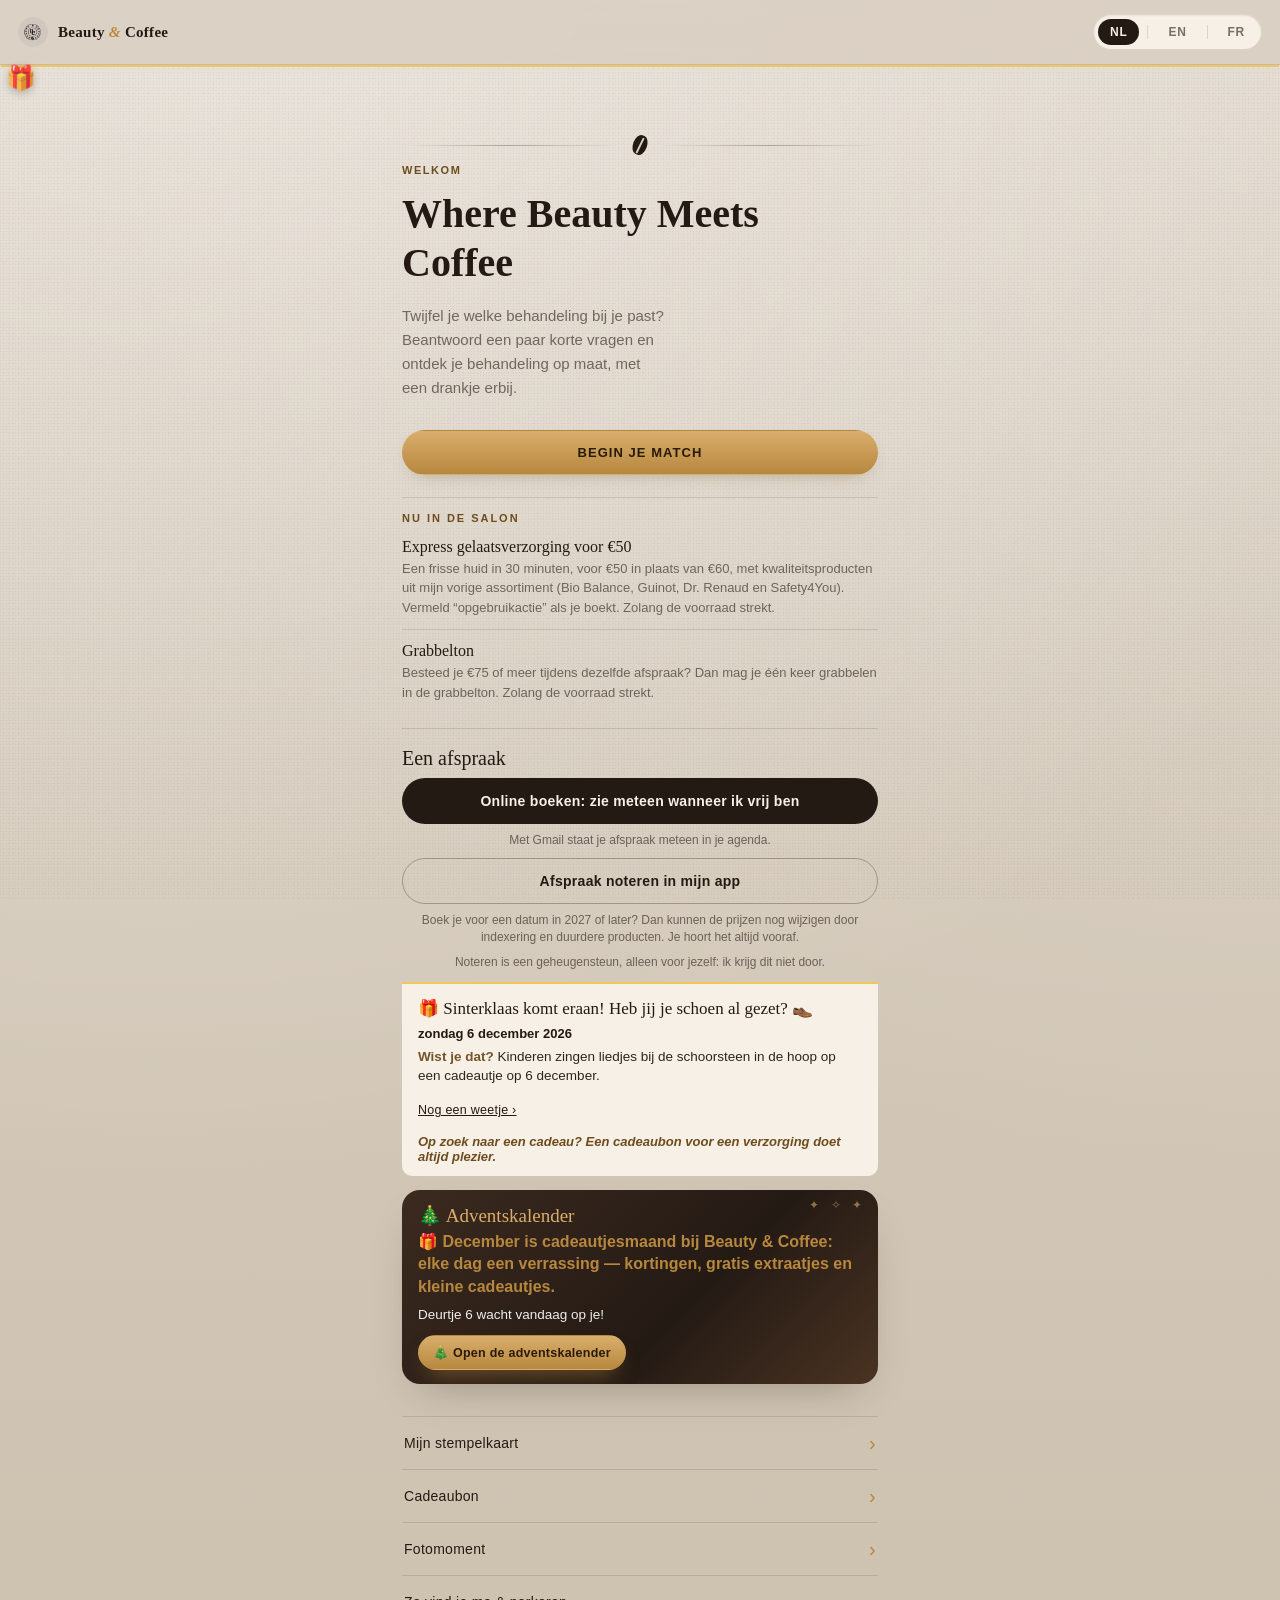
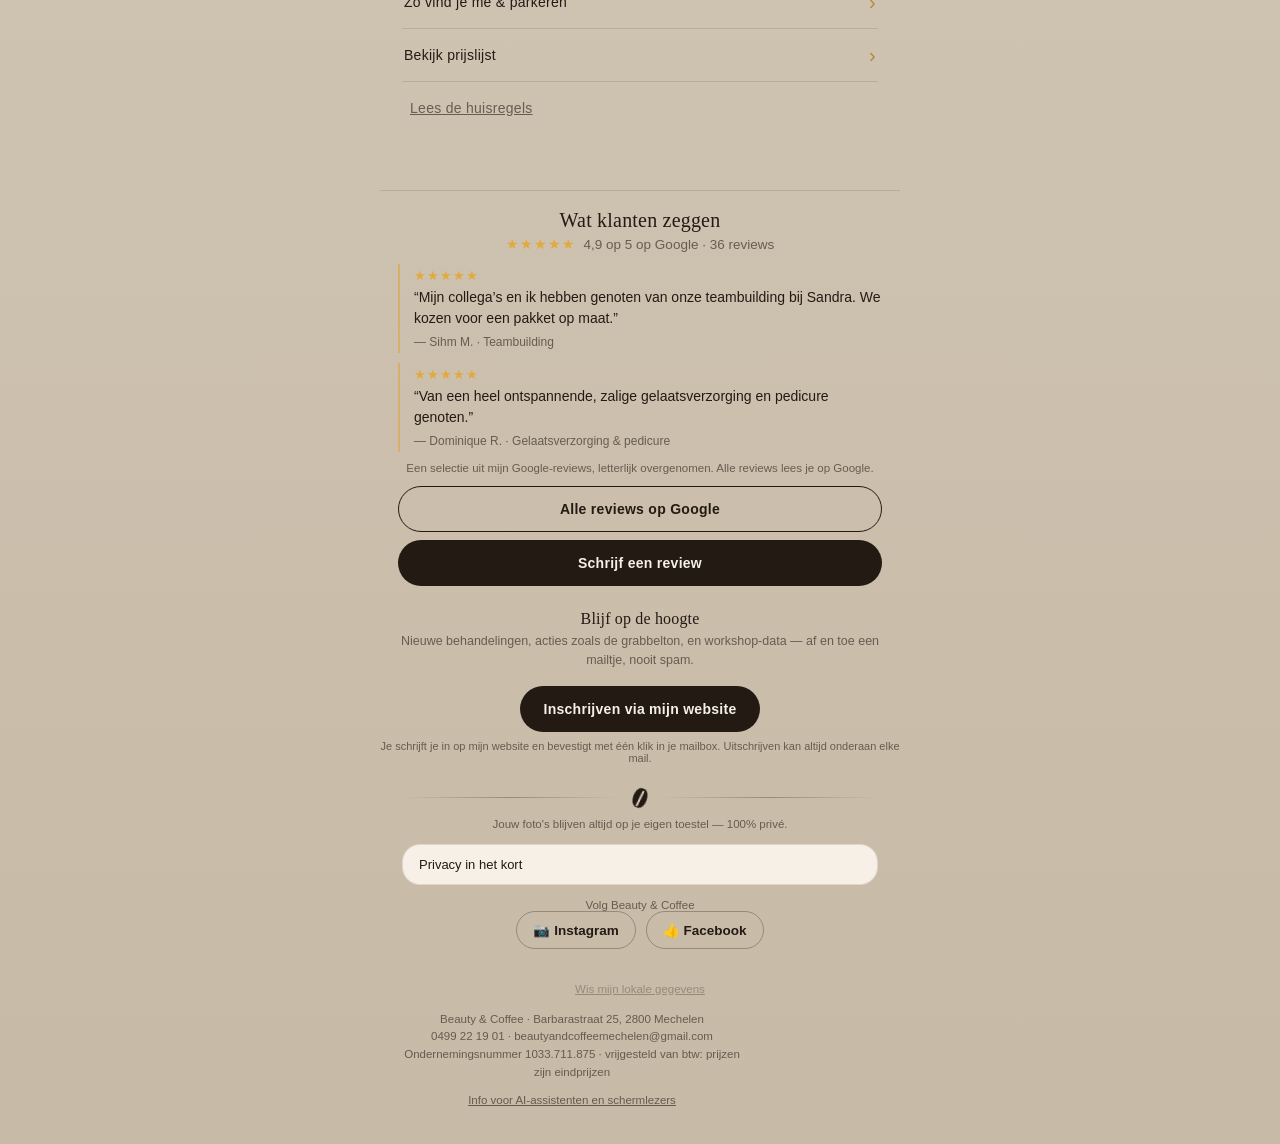
==== index.html @ e94b1e53 "Add files via upload" ====
<!DOCTYPE html>
<html lang="nl">
<head>
<meta charset="UTF-8">
<!-- SECURITY: the browser only runs code from this site (+ statistics and the
     QR reader, pinned to one exact version). Injected scripts are blocked. -->
<meta http-equiv="Content-Security-Policy" content="default-src 'self'; script-src 'self' https://gc.zgo.at/count.js https://cdn.jsdelivr.net/npm/jsqr@1.4.0/dist/jsQR.js; style-src 'self' 'unsafe-inline' https://fonts.googleapis.com; font-src 'self' https://fonts.gstatic.com; img-src 'self' data: blob: https:; connect-src 'self' https://public-api.wordpress.com https://sanmakeupstudio.wordpress.com https://beautycoffee.goatcounter.com https://cdn.jsdelivr.net https://hook.eu1.make.com https://api.github.com; media-src 'self' blob:; worker-src 'self'; manifest-src 'self'; object-src 'none'; base-uri 'self'; form-action 'self' https: mailto:; frame-src 'none'; upgrade-insecure-requests">
<meta name="referrer" content="strict-origin-when-cross-origin">
<meta name="viewport" content="width=device-width, initial-scale=1.0, viewport-fit=cover">
<title>Beauty &amp; Coffee — Your Match</title>
<meta name="description" content="Where Beauty Meets Coffee — find your personal beverage &amp; treatment match.">
<meta name="theme-color" content="#D1C7BD">
<link rel="manifest" href="manifest.json">
<link rel="icon" href="assets/icon-192.png">
<link rel="apple-touch-icon" href="assets/icon-192.png">
<link rel="preconnect" href="https://fonts.googleapis.com">
<link rel="preconnect" href="https://fonts.gstatic.com" crossorigin>
<link href="https://fonts.googleapis.com/css2?family=Playfair+Display:ital,wght@0,500;0,600;0,700;1,500&family=Jost:wght@300;400;500;600&display=swap" rel="stylesheet">
<link rel="stylesheet" href="style.css">

<!--
  STATISTIEKEN — GoatCounter (account "beautycoffee", dashboard:
  https://beautycoffee.goatcounter.com). Telt anoniem bezoeken en acties;
  geen cookies, geen persoonsgegevens, dus geen cookiebanner nodig.
  Uitzetten? Verwijder gewoon deze <script>-regel.
-->
<script data-goatcounter="https://beautycoffee.goatcounter.com/count"
        async src="https://gc.zgo.at/count.js"></script>

<!-- AI-INFO:START (automatisch, tools/aiinfo.js) -->
<script type="application/ld+json">{"@context":"https://schema.org","@type":"BeautySalon","name":"Beauty & Coffee","alternateName":"Beauty & Coffee Mechelen","description":"Kleinschalige schoonheidssalon met specialty coffee in Mechelen. Enkel op afspraak.","url":"https://beautyandcoffeemechelen.github.io/","image":"https://beautyandcoffeemechelen.github.io/assets/logo-transparent.png","logo":"https://beautyandcoffeemechelen.github.io/assets/icon-512.png","telephone":"+32499221901","email":"beautyandcoffeemechelen@gmail.com","priceRange":"€2,5–€295","currenciesAccepted":"EUR","address":{"@type":"PostalAddress","streetAddress":"Barbarastraat 25","postalCode":"2800","addressLocality":"Mechelen","addressCountry":"BE"},"sameAs":["https://www.instagram.com/beauty_and_coffee_mechelen/"],"availableLanguage":["nl","en","fr"],"potentialAction":[{"@type":"ReserveAction","name":"Online een afspraak boeken","target":{"@type":"EntryPoint","urlTemplate":"https://calendar.app.google/TmLcen9zSQuZZjtEA","actionPlatform":["https://schema.org/MobileWebPlatform","https://schema.org/DesktopWebPlatform"]}},{"@type":"ReserveAction","name":"Afspraak aanvragen via WhatsApp","target":{"@type":"EntryPoint","urlTemplate":"https://wa.me/32499221901","actionPlatform":["https://schema.org/MobileWebPlatform","https://schema.org/DesktopWebPlatform"]}}],"hasOfferCatalog":{"@type":"OfferCatalog","name":"Prijslijst","itemListElement":[{"@type":"OfferCatalog","name":"Gelaatsverzorging","itemListElement":[{"@type":"Offer","itemOffered":{"@type":"Service","name":"Express gelaatsverzorging"},"price":"60","priceCurrency":"EUR"},{"@type":"Offer","itemOffered":{"@type":"Service","name":"Express gelaatsverzorging – opgebruikactie"},"price":"50","priceCurrency":"EUR"},{"@type":"Offer","itemOffered":{"@type":"Service","name":"Signature gelaatsverzorging"},"price":"85","priceCurrency":"EUR"},{"@type":"Offer","itemOffered":{"@type":"Service","name":"Fill Me Micro Infusie Treatment"},"price":"99","priceCurrency":"EUR"},{"@type":"Offer","itemOffered":{"@type":"Service","name":"Fruitzurenpeeling 4/26 Dr. Renaud"},"price":"100","priceCurrency":"EUR"},{"@type":"Offer","itemOffered":{"@type":"Service","name":"Huidvernieuwende Hydra Peeling pH"},"price":"100","priceCurrency":"EUR"},{"@type":"Offer","itemOffered":{"@type":"Service","name":"Lift Summum"},"price":"120","priceCurrency":"EUR"},{"@type":"Offer","itemOffered":{"@type":"Service","name":"Botanische Anti-Age"},"price":"125","priceCurrency":"EUR"}]},{"@type":"OfferCatalog","name":"Extra’s bij je gelaatsverzorging","itemListElement":[{"@type":"Offer","itemOffered":{"@type":"Service","name":"Handpeeling & -massage"},"price":"10","priceCurrency":"EUR"},{"@type":"Offer","itemOffered":{"@type":"Service","name":"LED-therapie"},"price":"10","priceCurrency":"EUR"},{"@type":"Offer","itemOffered":{"@type":"Service","name":"Ontharing wenkbrauwen"},"price":"15","priceCurrency":"EUR"},{"@type":"Offer","itemOffered":{"@type":"Service","name":"Ampul / serum"},"price":"5","priceCurrency":"EUR"},{"@type":"Offer","itemOffered":{"@type":"Service","name":"Peel-off masker"},"price":"15","priceCurrency":"EUR"},{"@type":"Offer","itemOffered":{"@type":"Service","name":"Collageenvliesmasker"},"price":"20","priceCurrency":"EUR"},{"@type":"Offer","itemOffered":{"@type":"Service","name":"Anti-aging paraffinemasker"},"price":"20","priceCurrency":"EUR"},{"@type":"Offer","itemOffered":{"@type":"Service","name":"Hot Stone gelaatsmassage"},"price":"20","priceCurrency":"EUR"},{"@type":"Offer","itemOffered":{"@type":"Service","name":"Touch-up dagmake-up na gelaatsverzorging"},"price":"25","priceCurrency":"EUR"}]},{"@type":"OfferCatalog","name":"Visagie (minerale / HD make-up)","itemListElement":[{"@type":"Offer","itemOffered":{"@type":"Service","name":"Touch-up dagmake-up na gelaatsverzorging"},"price":"25","priceCurrency":"EUR"},{"@type":"Offer","itemOffered":{"@type":"Service","name":"Avondmake-up / Party / Glam"},"price":"60","priceCurrency":"EUR"},{"@type":"Offer","itemOffered":{"@type":"Service","name":"Bridal proefmake-up"},"price":"65","priceCurrency":"EUR"},{"@type":"Offer","itemOffered":{"@type":"Service","name":"Bridal proefmake-up & bruidsmake-up"},"price":"135","priceCurrency":"EUR"},{"@type":"Offer","itemOffered":{"@type":"Service","name":"Huwelijksdag make-up, per persoon"},"price":"40","priceCurrency":"EUR"}]},{"@type":"OfferCatalog","name":"Brows (wenkbrauwen)","itemListElement":[{"@type":"Offer","itemOffered":{"@type":"Service","name":"Brow Tinting (kleuren haar)"},"price":"20","priceCurrency":"EUR"},{"@type":"Offer","itemOffered":{"@type":"Service","name":"Shaping (mappen en ontharen)"},"price":"25","priceCurrency":"EUR"},{"@type":"Offer","itemOffered":{"@type":"Service","name":"Henna Brows"},"price":"50","priceCurrency":"EUR"},{"@type":"Offer","itemOffered":{"@type":"Service","name":"Brow Lift"},"price":"75","priceCurrency":"EUR"}]},{"@type":"OfferCatalog","name":"Lashes (wimpers)","itemListElement":[{"@type":"Offer","itemOffered":{"@type":"Service","name":"Lash Tinting (kleuren wimpers)"},"price":"20","priceCurrency":"EUR"},{"@type":"Offer","itemOffered":{"@type":"Service","name":"Lash Lift met kleuring"},"price":"75","priceCurrency":"EUR"}]},{"@type":"OfferCatalog","name":"Manicure (handverzorging)","itemListElement":[{"@type":"Offer","itemOffered":{"@type":"Service","name":"Express manicure"},"price":"30","priceCurrency":"EUR"},{"@type":"Offer","itemOffered":{"@type":"Service","name":"Uitgebreide manicure"},"price":"35","priceCurrency":"EUR"},{"@type":"Offer","itemOffered":{"@type":"Service","name":"Kindermanicure"},"price":"20","priceCurrency":"EUR"},{"@type":"Offer","itemOffered":{"@type":"Service","name":"Supplement SPA manicure"},"price":"30","priceCurrency":"EUR"},{"@type":"Offer","itemOffered":{"@type":"Service","name":"Supplement verwijderen nagellak / gellak / BIAB"},"price":"20","priceCurrency":"EUR"},{"@type":"Offer","itemOffered":{"@type":"Service","name":"Supplement nagellak"},"price":"5","priceCurrency":"EUR"},{"@type":"Offer","itemOffered":{"@type":"Service","name":"Supplement gellak (soak-off)"},"price":"20","priceCurrency":"EUR"},{"@type":"Offer","itemOffered":{"@type":"Service","name":"Supplement BIAB (soak-off)"},"price":"25","priceCurrency":"EUR"}]},{"@type":"OfferCatalog","name":"Pedicure (voetverzorging)","itemListElement":[{"@type":"Offer","itemOffered":{"@type":"Service","name":"Express pedicure"},"price":"30","priceCurrency":"EUR"},{"@type":"Offer","itemOffered":{"@type":"Service","name":"Uitgebreide pedicure"},"price":"35","priceCurrency":"EUR"},{"@type":"Offer","itemOffered":{"@type":"Service","name":"Supplement ingegroeide nagel / copoline, per nagel"},"price":"5","priceCurrency":"EUR"},{"@type":"Offer","itemOffered":{"@type":"Service","name":"Supplement drukvrij leggen / foambescherming, per teen"},"price":"2.5","priceCurrency":"EUR"},{"@type":"Offer","itemOffered":{"@type":"Service","name":"Supplement SPA pedicure"},"price":"30","priceCurrency":"EUR"},{"@type":"Offer","itemOffered":{"@type":"Service","name":"Supplement nagellak"},"price":"5","priceCurrency":"EUR"},{"@type":"Offer","itemOffered":{"@type":"Service","name":"Supplement gellak (soak-off)"},"price":"20","priceCurrency":"EUR"},{"@type":"Offer","itemOffered":{"@type":"Service","name":"Supplement verwijderen nagellak / gellak"},"price":"20","priceCurrency":"EUR"}]},{"@type":"OfferCatalog","name":"Ontharing (waxen / threading / epileren)","itemListElement":[{"@type":"Offer","itemOffered":{"@type":"Service","name":"Kin"},"price":"10","priceCurrency":"EUR"},{"@type":"Offer","itemOffered":{"@type":"Service","name":"Bovenlip"},"price":"10","priceCurrency":"EUR"},{"@type":"Offer","itemOffered":{"@type":"Service","name":"Wenkbrauwen (zonder mapping / opschonen)"},"price":"15","priceCurrency":"EUR"},{"@type":"Offer","itemOffered":{"@type":"Service","name":"Oksels"},"price":"15","priceCurrency":"EUR"},{"@type":"Offer","itemOffered":{"@type":"Service","name":"Schouders"},"price":"15","priceCurrency":"EUR"},{"@type":"Offer","itemOffered":{"@type":"Service","name":"Buik"},"price":"20","priceCurrency":"EUR"},{"@type":"Offer","itemOffered":{"@type":"Service","name":"Borst"},"price":"25","priceCurrency":"EUR"},{"@type":"Offer","itemOffered":{"@type":"Service","name":"Onderbenen"},"price":"30","priceCurrency":"EUR"},{"@type":"Offer","itemOffered":{"@type":"Service","name":"Onderbenen & knieën"},"price":"40","priceCurrency":"EUR"},{"@type":"Offer","itemOffered":{"@type":"Service","name":"Rug"},"price":"40","priceCurrency":"EUR"},{"@type":"Offer","itemOffered":{"@type":"Service","name":"Borst & buik"},"price":"40","priceCurrency":"EUR"},{"@type":"Offer","itemOffered":{"@type":"Service","name":"Volledige benen"},"price":"50","priceCurrency":"EUR"}]},{"@type":"OfferCatalog","name":"Lichaamsverzorging & massage","itemListElement":[{"@type":"Offer","itemOffered":{"@type":"Service","name":"Cuppingmassage"},"price":"60","priceCurrency":"EUR"},{"@type":"Offer","itemOffered":{"@type":"Service","name":"Cupping Body Renewal"},"price":"120","priceCurrency":"EUR"},{"@type":"Offer","itemOffered":{"@type":"Service","name":"Zweedse full body massage"},"price":"70","priceCurrency":"EUR"},{"@type":"Offer","itemOffered":{"@type":"Service","name":"Zweedse rug-nek-schouder massage"},"price":"40","priceCurrency":"EUR"},{"@type":"Offer","itemOffered":{"@type":"Service","name":"Zweedse benen-voeten massage"},"price":"40","priceCurrency":"EUR"},{"@type":"Offer","itemOffered":{"@type":"Service","name":"Hot Stone Massage"},"price":"90","priceCurrency":"EUR"},{"@type":"Offer","itemOffered":{"@type":"Service","name":"Afslankingsmassage"},"price":"55","priceCurrency":"EUR"},{"@type":"Offer","itemOffered":{"@type":"Service","name":"Zuiverende rugbehandeling"},"price":"70","priceCurrency":"EUR"},{"@type":"Offer","itemOffered":{"@type":"Service","name":"Harmoniserende verzorging rug"},"price":"35","priceCurrency":"EUR"},{"@type":"Offer","itemOffered":{"@type":"Service","name":"Harmoniserende verzorging full body"},"price":"70","priceCurrency":"EUR"},{"@type":"Offer","itemOffered":{"@type":"Service","name":"Energetische rugpakking"},"price":"65","priceCurrency":"EUR"},{"@type":"Offer","itemOffered":{"@type":"Service","name":"Energetische lichaamspakking full body"},"price":"110","priceCurrency":"EUR"}]},{"@type":"OfferCatalog","name":"Beauty & Koffie workshops","itemListElement":[{"@type":"Offer","itemOffered":{"@type":"Service","name":"Teambuilding Beauty & Pamper Experience"},"price":"275","priceCurrency":"EUR"},{"@type":"Offer","itemOffered":{"@type":"Service","name":"Teambuilding Specialty Coffee Experience"},"price":"295","priceCurrency":"EUR"},{"@type":"Offer","itemOffered":{"@type":"Service","name":"Beauty & Skincare Workshop"},"price":"75","priceCurrency":"EUR"},{"@type":"Offer","itemOffered":{"@type":"Service","name":"Cat Eye & Magnetische Gellak Manicure Workshop"},"price":"85","priceCurrency":"EUR"},{"@type":"Offer","itemOffered":{"@type":"Service","name":"Barista Privéworkshop"},"price":"175","priceCurrency":"EUR"}]}]}}</script>
<link rel="alternate" type="text/markdown" href="llms.txt" title="Info voor AI-assistenten">
<!-- AI-INFO:END -->
</head>
<body>

<svg width="0" height="0" style="position:absolute" aria-hidden="true">
  <filter id="cartoonPosterize">
    <feComponentTransfer>
      <feFuncR type="discrete" tableValues="0 0.2 0.4 0.6 0.8 1"></feFuncR>
      <feFuncG type="discrete" tableValues="0 0.2 0.4 0.6 0.8 1"></feFuncG>
      <feFuncB type="discrete" tableValues="0 0.2 0.4 0.6 0.8 1"></feFuncB>
    </feComponentTransfer>
  </filter>
</svg>

<div class="grain"></div>

<!-- ===== TOP BAR ===== -->
<header class="topbar">
  <button type="button" class="topbar-back" id="topbarBack" data-action="back" hidden><span aria-hidden="true">‹</span> <span data-i18n="back_button">Terug</span></button>
  <div class="brand-mark">
    <img src="assets/icon-192.png" alt="Beauty & Coffee logo" class="brand-mark__logo">
    <span class="brand-mark__text">Beauty <span class="amp">&amp;</span> Coffee</span>
  </div>
  <div class="lang-toggle" role="group" aria-label="Language / Taal / Langue">
    <button type="button" class="lang-btn is-active" data-lang="nl" aria-pressed="true">NL</button>
    <span class="lang-toggle__divider" aria-hidden="true"></span>
    <button type="button" class="lang-btn" data-lang="en" aria-pressed="false">EN</button>
    <span class="lang-toggle__divider" aria-hidden="true"></span>
    <button type="button" class="lang-btn" data-lang="fr" aria-pressed="false">FR</button>
  </div>
</header>

<!-- ===== PROGRESS ===== -->
<nav class="progress" aria-label="Progress">
  <div class="progress__track"><div class="progress__fill" id="progressFill"></div></div>
</nav>

<div class="install-banner" id="installBanner" hidden>
  <span class="install-banner__icon" aria-hidden="true">📲</span>
  <div class="install-banner__text">
    <p class="install-banner__title" data-i18n="install_banner_title">Installeer Beauty &amp; Coffee</p>
    <p class="install-banner__sub" data-i18n="install_banner_sub">Voeg toe aan je beginscherm — geen App Store nodig.</p>
  </div>
  <button type="button" class="btn btn--primary install-banner__btn" data-action="install-app" data-i18n="install_banner_button">Installeren</button>
  <button type="button" class="install-banner__close" data-action="dismiss-install" aria-label="Sluiten">✕</button>
</div>
<div class="install-banner install-banner--ios" id="installBannerIOS" hidden>
  <span class="install-banner__icon" aria-hidden="true">📲</span>
  <div class="install-banner__text">
    <p class="install-banner__title" data-i18n="install_banner_title">Installeer Beauty &amp; Coffee</p>
    <p class="install-banner__sub" data-i18n="install_banner_ios_sub">Tik op ⬆️ Deel, dan op "Zet op beginscherm".</p>
  </div>
  <button type="button" class="install-banner__close" data-action="dismiss-install-ios" aria-label="Sluiten">✕</button>
</div>

<main class="app" id="app">

  <!-- WELCOME -->
  <section class="step is-active" data-step="welcome">
    <div class="bean-divider" aria-hidden="true"><span class="bean"></span></div>
    <h1 class="step__eyebrow" data-i18n="welcome_eyebrow">Welkom</h1>
    <h2 class="step__title step__title--hero" data-i18n="welcome_title">Waar schoonheid koffie ontmoet</h2>
    <p class="step__lede" data-i18n="welcome_lede">Beantwoord een paar korte vragen.</p>
    <button type="button" class="btn btn--primary btn--wide welcome-start" data-action="start" data-i18n="start_button">Begin je match</button>

    <div class="actions-block actions-block--welcome" id="actionsBlockWelcome"></div>
    <div class="book-hub" id="bookHub">
      <p class="book-hub__title" data-i18n="hub_title">📅 Een afspraak</p>
      <div class="copy-name" data-copy-src="last" hidden><p class="copy-name__hint" data-i18n="copy_name_last">Je laatste match: kopieer de naam en plak hem bij het online boeken.</p><div class="copy-name__row"><span class="copy-name__text"></span><button type="button" class="btn btn--outline copy-name__btn" data-action="copy-name" data-i18n="copy_name_btn">📋 Kopieer</button></div></div>
      <a class="btn btn--primary btn--wide" id="hubOnline" href="#" target="_blank" rel="noopener noreferrer" data-action="online-book" data-online-src="welcome" data-i18n="hub_online" hidden>📅 Online boeken: zie meteen wanneer ik vrij ben</a>
      <p class="book-hub__hint online-gmail-hint" data-i18n="online_gmail_hint" hidden>Met Gmail staat je afspraak meteen in je agenda.</p>
      <button type="button" class="btn btn--primary btn--wide online-take" data-action="online-take" data-i18n="online_take_btn" hidden>✅ Geboekt? Neem je afspraak over in de app</button>
      <button type="button" class="btn btn--outline btn--wide" data-action="open-myappt" data-i18n="hub_note">📝 Afspraak noteren in mijn app</button>
      <p class="book-hub__hint" data-i18n="price_index_note">Boek je voor een datum in 2027 of later? Dan kunnen de prijzen nog wijzigen door indexering en duurdere producten. Je hoort het altijd vooraf.</p>
      <p class="book-hub__hint" data-i18n="hub_note_hint">Noteren is een geheugensteun, alleen voor jezelf: ik krijg dit niet door.</p>
    </div>

    <div class="season-card" id="seasonCard" hidden></div>
    <div class="advent-card" id="adventCard" hidden></div>
    <div class="appt-card" id="apptCard" hidden></div>
    <div class="returning-user" id="returningUserBlock" hidden></div>

    <button type="button" class="btn btn--outline btn--wide welcome-stampcard" data-action="open-stampcard" data-i18n="stampcard_button">☕ Mijn stempelkaart</button>
    <button type="button" class="btn btn--outline btn--wide welcome-giftcard" data-action="open-giftcard" data-i18n="gift_button">🎁 Cadeaubon</button>
    <button type="button" class="btn btn--outline btn--wide welcome-photomoment" data-action="open-photomoment" data-i18n="pm_button">📸 Fotomoment</button>
    <button type="button" class="btn btn--outline btn--wide welcome-findme" data-action="open-findme" data-i18n="findme_button">📍 Zo vind je me &amp; parkeren</button>
    <button type="button" class="btn btn--gold-outline btn--wide welcome-pricelist" data-action="open-pricelist" data-i18n="pricelist_button">💶 Bekijk prijslijst</button>
    <button type="button" class="btn btn--text welcome-houserules" data-action="open-houserules" data-i18n="houserules_button">📋 Lees de huisregels</button>
    <button type="button" class="btn btn--text" id="changeProfileLink" data-action="change-profile" data-i18n="change_profile_link" hidden>Niet jij? Pas je profiel aan</button>
  </section>

  <!-- PROFILE / AGE -->
  <section class="step" data-step="profile">
    <div class="step__head">
      <span class="step__eyebrow" data-i18n="step_profile_eyebrow">Stap 1 · Profiel</span>
      <h2 class="step__title" data-i18n="step_profile_title">Voor wie is deze match?</h2>
    </div>
    <div class="options options--mood" id="profileOptions"></div>
    <div class="step__nav">
      <button type="button" class="btn btn--ghost" data-action="back" data-i18n="back_button">Terug</button>
    </div>
  </section>

  <!-- AGE (man/vrouw only) -->
  <section class="step" data-step="age">
    <div class="step__head">
      <span class="step__eyebrow" data-i18n="step_age_eyebrow">Stap 2 · Leeftijd</span>
      <h2 class="step__title" data-i18n="step_age_title">Wat is je leeftijd?</h2>
    </div>
    <div class="options options--row" id="ageOptions"></div>
    <div class="step__nav">
      <button type="button" class="btn btn--ghost" data-action="back" data-i18n="back_button">Terug</button>
    </div>
  </section>

  <!-- SUN CHECK (man/vrouw only) -->
  <section class="step" data-step="sunCheck">
    <div class="step__head">
      <span class="step__eyebrow" data-i18n="step_sun_eyebrow">Stap 2 · Zon-check</span>
      <h2 class="step__title" data-i18n="step_sun_title">Zon-check</h2>
      <p class="step__hint" data-i18n="step_sun_hint">Zo houden we het veilig voor je huid.</p>
    </div>
    <div class="options options--row" id="sunOptions"></div>
    <p class="sun-fact" id="sunFact"></p>
    <div class="step__nav">
      <button type="button" class="btn btn--ghost" data-action="back" data-i18n="back_button">Terug</button>
    </div>
  </section>

  <!-- HEALTH CHECK (man/vrouw only) -->
  <section class="step" data-step="healthCheck">
    <div class="step__head">
      <span class="step__eyebrow" data-i18n="step_health_eyebrow">Stap 3 · Aandachtspunten</span>
      <h2 class="step__title" data-i18n="step_health_title">Nog iets dat we moeten weten?</h2>
      <p class="step__hint" data-i18n="step_health_hint">Volledig optioneel — helpt ons een veilige match te kiezen.</p>
    </div>
    <div class="options options--chip" id="healthChecklist"></div>

    <div class="refine-group">
      <h3 class="refine-group__title" data-i18n="allergy_title">Heb je een allergie? (optioneel)</h3>
      <p class="avoid-group__hint" data-i18n="allergy_hint">Dan houd ik er rekening mee bij de keuze van je behandeling en de producten.</p>
      <div class="options options--chip" id="allergyOptions"></div>
      <p class="avoid-group__hint" data-i18n="allergy_other">Een andere allergie? Vermeld ze gerust bij je boeking.</p>
    </div>

    <div class="refine-group">
      <h3 class="refine-group__title" data-i18n="diet_title">Sport je regelmatig en/of volg je een dieet? (Beide aanduiden kan)</h3>
      <div class="options options--row" id="dietOptions"></div>
    </div>

    <div class="step__nav">
      <button type="button" class="btn btn--ghost" data-action="back" data-i18n="back_button">Terug</button>
      <button type="button" class="btn btn--primary" data-action="to-mood" data-i18n="continue_button">Volgende</button>
    </div>
  </section>

  <!-- KIDS DRINK (kind only) -->
  <section class="step" data-step="kidsDrink">
    <div class="step__head">
      <span class="step__eyebrow" data-i18n="step_kidsdrink_eyebrow">Stap 2 · Drankje</span>
      <h2 class="step__title" data-i18n="step_kidsdrink_title">Welk drankje erbij?</h2>
    </div>
    <div class="options options--row" id="kidsDrinkOptions"></div>
    <div class="step__nav">
      <button type="button" class="btn btn--ghost" data-action="back" data-i18n="back_button">Terug</button>
    </div>
  </section>

  <!-- MOOD -->
  <!-- GERICHTE MATCH (v155): pick a kind of treatment, or let the mood decide -->
  <section class="step" data-step="focus">
    <div class="step__head">
      <span class="step__eyebrow" data-i18n="focus_eyebrow">Stap 3 · Wat zoek je?</span>
      <h2 class="step__title" data-i18n="focus_title">Weet je al ongeveer wat je wil?</h2>
      <p class="step__hint" data-i18n="focus_hint">Kies een soort behandeling en beantwoord een paar korte vragen, dan zoek ik de behandeling die het best bij jouw wensen past.</p>
    </div>
    <div class="options options--mood" id="focusOptions"></div>
    <div class="step__nav">
      <button type="button" class="btn btn--ghost" data-action="back" data-i18n="back_button">Terug</button>
    </div>
  </section>
  <section class="step" data-step="focuswish">
    <div class="step__head">
      <span class="step__eyebrow" data-i18n="focuswish_eyebrow">Stap 3 · Jouw wensen</span>
      <h2 class="step__title" id="focusWishTitle"></h2>
    </div>
    <div id="focusQuestions"></div>
    <div class="step__nav">
      <button type="button" class="btn btn--ghost" data-action="back" data-i18n="back_button">Terug</button>
      <button type="button" class="btn btn--primary" data-action="focus-next" data-i18n="continue_button">Volgende</button>
    </div>
  </section>

  <section class="step" data-step="mood">
    <div class="step__head">
      <span class="step__eyebrow" data-i18n="step1_eyebrow">Stap 3 · Stemming</span>
      <h2 class="step__title" data-i18n="step1_title">Waar heb je vandaag zin in?</h2>
    </div>
    <div class="avoid-group">
      <p class="avoid-group__title" data-i18n="avoid_title">Liever niet? (optioneel)</p>
      <p class="avoid-group__hint" data-i18n="avoid_hint">Tik aan wat je níet wil, dan stellen we het ook niet voor.</p>
      <div class="options options--chip" id="avoidOptions"></div>
    </div>
    <div class="options options--mood" id="moodOptions"></div>
    <div class="complaint-field">
      <label for="complaintInput" data-i18n="complaint_label">Wil je iets kwijt over waar je last van hebt of aan wil werken? (optioneel)</label>
      <textarea id="complaintInput" rows="2" data-i18n-placeholder="complaint_placeholder" placeholder="Bv. mijn rug staat helemaal vast, of ik heb dringend nood aan ontspanning..."></textarea>
    </div>
    <div class="step__nav">
      <button type="button" class="btn btn--ghost" data-action="back" data-i18n="back_button">Terug</button>
    </div>
  </section>

  <!-- BEVERAGE CATEGORY -->
  <section class="step" data-step="category">
    <div class="step__head">
      <span class="step__eyebrow" data-i18n="step2_eyebrow">Stap 4 · Drankcategorie</span>
      <h2 class="step__title" data-i18n="step2_title">Kies je richting</h2>
    </div>
    <div class="options options--row" id="categoryOptions"></div>
    <div class="step__nav">
      <button type="button" class="btn btn--ghost" data-action="back" data-i18n="back_button">Terug</button>
    </div>
  </section>

  <!-- TEMPERATURE (hot / iced) -->
  <section class="step" data-step="temperature">
    <div class="step__head">
      <span class="step__eyebrow" data-i18n="step_temp_eyebrow">Stap 5 · Warm of koud</span>
      <h2 class="step__title" data-i18n="step_temp_title">Warm of koud?</h2>
    </div>
    <div class="options options--row" id="temperatureOptions"></div>
    <p class="step__hint" id="temperatureHint" hidden></p>
    <div class="step__nav">
      <button type="button" class="btn btn--ghost" data-action="back" data-i18n="back_button">Terug</button>
    </div>
  </section>

  <!-- CAFFEINE -->
  <section class="step" data-step="caffeine">
    <div class="step__head">
      <span class="step__eyebrow" data-i18n="step3_eyebrow">Stap 6 · Cafeïne</span>
      <h2 class="step__title" data-i18n="step3_title">Met of zonder pit?</h2>
    </div>
    <div class="options options--row" id="caffeineOptions"></div>
    <div class="step__nav">
      <button type="button" class="btn btn--ghost" data-action="back" data-i18n="back_button">Terug</button>
    </div>
  </section>

  <!-- TOPPINGS -->
  <section class="step" data-step="toppings">
    <div class="step__head">
      <span class="step__eyebrow" data-i18n="step4_eyebrow">Stap 6 · Verfijning</span>
      <h2 class="step__title" data-i18n="step4_title">Maak 'm helemaal van jou</h2>
      <p class="step__hint" data-i18n="step4_hint">Optioneel.</p>
    </div>
    <div class="refine-group" id="milkGroup">
      <h3 class="refine-group__title" data-i18n="milk_title">Melk</h3>
      <div class="options options--chip" id="milkOptions"></div>
    </div>
    <div class="refine-group">
      <h3 class="refine-group__title" data-i18n="extras_title">Zoetstoffen &amp; extra's</h3>
      <div class="options options--chip options--chip-multi" id="extrasOptions"></div>
    </div>
    <div class="step__nav">
      <button type="button" class="btn btn--ghost" data-action="back" data-i18n="back_button">Terug</button>
      <button type="button" class="btn btn--primary" data-action="to-context" data-i18n="continue_button">Volgende</button>
    </div>
  </section>

  <!-- CONTEXT: SALON VS THUIS -->
  <section class="step" data-step="context">
    <div class="step__head">
      <span class="step__eyebrow" data-i18n="step_context_eyebrow">Bijna klaar</span>
      <h2 class="step__title" data-i18n="step_context_title">Waar ben je nu?</h2>
    </div>
    <div class="options options--mood" id="contextOptions"></div>
    <div class="step__nav">
      <button type="button" class="btn btn--ghost" data-action="back" data-i18n="back_button">Terug</button>
    </div>
  </section>

  <!-- PHOTO -->
  <section class="step" data-step="photo">
    <div class="step__head">
      <span class="step__eyebrow" data-i18n="step5_eyebrow">Deel je moment</span>
      <h2 class="step__title" data-i18n="step5_title">Voeg een foto toe aan je gedeelde moment</h2>
      <p class="step__hint" data-i18n="step5_hint">Optioneel — voeg een foto toe van jou en je Beauty & Coffee moment. Alles blijft op jouw toestel.</p>
    </div>

    <div class="home-noticecard home-noticecard--compact" id="photoHomeBlock" hidden>
      <p data-i18n="home_no_photo_text">Geen foto bij de hand? Geen probleem — je kunt deze stap ook overslaan.</p>
      <button type="button" class="btn btn--text" data-action="finish-photo" data-i18n="skip_photo_button">Sla deze stap over</button>
    </div>

    <div class="photo-stage" id="photoStage">
      <video id="cameraVideo" class="photo-stage__video" playsinline autoplay muted hidden></video>
      <canvas id="liveFilterCanvas" class="photo-stage__live" hidden></canvas>
      <canvas id="captureCanvas" class="photo-stage__canvas" hidden></canvas>
      <img id="photoPreview" class="photo-stage__preview" alt="" hidden>
      <div class="photo-stage__placeholder" id="photoPlaceholder">
        <p data-i18n="camera_starting">Camera wordt gestart…</p>
      </div>
      <button type="button" class="camera-switch-btn" id="switchCameraBtn" data-action="switch-camera" hidden aria-label="Switch camera">🔄</button>
      <div class="camera-zoom" id="cameraZoomWrap" hidden>
        <button type="button" class="camera-zoom__btn" data-action="cam-zoom-out" aria-label="Zoom out">−</button>
        <input type="range" id="cameraZoom" class="camera-zoom__range" min="1" max="4" step="0.01" value="1" aria-label="Zoom">
        <button type="button" class="camera-zoom__btn" data-action="cam-zoom-in" aria-label="Zoom in">+</button>
      </div>
    </div>

    <!-- crop / zoom / rotate editor -->
    <div class="photo-editor" id="photoEditor" hidden>
      <canvas id="editorCanvas" class="photo-editor__canvas" width="1080" height="1350"></canvas>
      <p class="photo-editor__hint" data-i18n="editor_hint">Sleep om te verplaatsen, gebruik de schuif om in of uit te zoomen.</p>
      <div class="photo-editor__controls">
        <button type="button" class="btn btn--outline btn--sm" data-action="editor-rotate">↻ <span data-i18n="rotate_button">Draaien</span></button>
        <span class="photo-editor__zoom-icon" aria-hidden="true">🔍</span>
        <input type="range" id="editorZoom" class="photo-editor__zoom" min="1" max="3" step="0.01" value="1">
      </div>
      <div class="photo-actions">
        <button type="button" class="btn btn--primary" data-action="editor-confirm" data-i18n="editor_confirm_button">Gebruik deze foto</button>
        <button type="button" class="btn btn--ghost" data-action="editor-cancel" data-i18n="editor_cancel_button">Annuleren</button>
      </div>
    </div>

    <div class="refine-group" id="filterRow">
      <h3 class="refine-group__title" data-i18n="filter_title">Filter</h3>
      <div class="options options--chip" id="filterOptions"></div>
    </div>

    <div class="photo-actions" id="photoActionsCamera" hidden>
      <button type="button" class="btn btn--primary btn--shutter" data-action="snap-photo" data-i18n="snap_button">Klik</button>
      <button type="button" class="btn btn--ghost" data-action="cancel-camera" data-i18n="cancel_button">Annuleren</button>
    </div>
    <button type="button" class="btn btn--text" id="uploadInsteadBtn" data-action="upload-photo" data-i18n="upload_instead_button" hidden>Of upload liever een foto</button>

    <div class="photo-actions" id="photoActionsIdle" hidden>
      <button type="button" class="btn btn--primary" data-action="open-camera" data-i18n="camera_button">Maak foto</button>
      <button type="button" class="btn btn--outline" data-action="upload-photo" data-i18n="upload_button">Upload foto</button>
      <input type="file" id="fileInput" aria-label="Foto" accept="image/*" hidden>
    </div>

    <div class="photo-actions" id="photoActionsRetake" hidden>
      <button type="button" class="btn btn--outline" data-action="edit-photo" data-i18n="edit_photo_button">Bijsnijden</button>
      <button type="button" class="btn btn--outline" data-action="retake" data-i18n="retake_button">Andere foto</button>
    </div>

    <div class="step__nav">
      <button type="button" class="btn btn--ghost" data-action="back" data-i18n="back_button">Terug</button>
      <button type="button" class="btn btn--primary" data-action="finish-photo" id="generateBtn" data-i18n="finish_photo_button">Klaar</button>
    </div>
  </section>

  <!-- LOADING -->
  <section class="step" data-step="loading">
    <div class="brewing">
      <div class="brewing__cup" aria-hidden="true">
        <span class="steam s1"></span><span class="steam s2"></span><span class="steam s3"></span>
      </div>
      <p class="brewing__text" data-i18n="brewing_text">Jouw persoonlijke match wordt gezet…</p>
    </div>
  </section>

  <!-- RESULT -->
  <section class="step" data-step="result">
    <div class="bean-divider" aria-hidden="true"><span class="bean"></span></div>
    <h2 class="step__title" id="resultTitle" data-i18n="result_title">Jouw Beauty &amp; Coffee match</h2>
    <div class="result-edit">
      <button type="button" class="btn btn--outline btn--sm" data-action="edit-answers" data-i18n="edit_answers_button">✏️ Antwoorden aanpassen</button>
      <button type="button" class="btn btn--outline btn--sm" data-action="restart" data-i18n="restart_button">Opnieuw beginnen</button>
    </div>

    <div class="result-card" id="resultCardWrap">
      <canvas id="resultCanvas" class="result-card__canvas"></canvas>
    </div>

    <div class="result-details" id="resultDetails"></div>
    <div class="upsell-card" id="upsellCard"></div>
    <div class="match-tools" id="matchTools"></div>
    <div class="result-blocks" id="resultBlocks"></div>
    <div class="skinfact" id="skinFactCard"></div>

    <div class="loyalty" id="loyaltyBlock"></div>

    <div id="actionsBlock"></div>

    <div class="practical-info">
      <p class="practical-info__title" data-i18n="practical_info_title">📍 Praktisch om te weten</p>
      <p data-i18n="practical_info_hours">Momenteel enkel bereikbaar in het weekend, ook 's avonds — geen afspraken op weekdagen en (tijdelijk) geen huisbezoeken, wegens avondopleiding.</p>
      <p data-i18n="practical_info_parking"></p>
      <a class="route-map" href="https://www.google.com/maps/dir/?api=1&amp;destination=Beauty%20%26%20Coffee%2C%20Barbarastraat" target="_blank" rel="noopener noreferrer" data-action-track="route">
        <img src="assets/route-map.svg" alt="" width="789" height="658" loading="lazy">
        <span class="route-map__caption" data-i18n="route_map_caption">Tik op het kaartje voor de route in Google Maps.</span>
      </a>
      <a class="btn btn--outline practical-info__route" href="https://www.google.com/maps/dir/?api=1&amp;destination=Beauty%20%26%20Coffee%2C%20Barbarastraat" target="_blank" rel="noopener noreferrer" data-i18n="practical_info_route">🗺️ Route in Google Maps</a>
    </div>

    <div class="social-links social-links--result" id="socialLinksResult"></div>

    <div class="rules-teaser" id="houseRulesTeaser"></div>

    <div class="book-box" id="bookBox">
      <p class="book-box__title" data-i18n="book_box_title">📅 Deze afspraak maken</p>
      <div class="copy-name" data-copy-src="result" hidden><p class="copy-name__hint" data-i18n="copy_name_hint">Online boeken? Kopieer de naam van je behandeling en plak hem bij het boeken, dan weet ik meteen wat je kiest. Via WhatsApp of e-mail staat de naam al vanzelf in je bericht.</p><div class="copy-name__row"><span class="copy-name__text"></span><button type="button" class="btn btn--outline copy-name__btn" data-action="copy-name" data-i18n="copy_name_btn">📋 Kopieer</button></div></div>
      <a class="btn btn--primary btn--wide" id="bookOnlineCta" href="#" target="_blank" rel="noopener noreferrer" data-action="online-book" data-online-src="result" hidden data-i18n="book_online_button">📅 Kies zelf een moment (online boeken)</a>
      <p class="book-hub__hint online-gmail-hint" data-i18n="online_gmail_hint" hidden>Met Gmail staat je afspraak meteen in je agenda.</p>
      <button type="button" class="btn btn--primary btn--wide online-take" data-action="online-take" data-i18n="online_take_btn" hidden>✅ Geboekt? Neem je afspraak over in de app</button>
      <p class="book-hub__hint" data-i18n="price_index_note">Boek je voor een datum in 2027 of later? Dan kunnen de prijzen nog wijzigen door indexering en duurdere producten. Je hoort het altijd vooraf.</p>
      <details class="book-alt" id="bookAlt">
        <summary data-i18n="book_alt_summary">💬 Liever via WhatsApp of e-mail?</summary>
        <div class="slot-picker" id="slotPicker"></div>
        <a class="btn btn--outline btn--wide" id="bookWhatsappCta" href="#" target="_blank" rel="noopener noreferrer" data-i18n="book_whatsapp_button">💬 Boek deze afspraak via WhatsApp</a>
        <a class="btn btn--outline btn--wide" id="bookEmailCta" href="#" data-i18n="book_email_button">📩 Boek deze afspraak per mail</a>
      </details>
    </div>

    <div class="result-actions" id="resultActionsSalon">
      <button type="button" class="btn btn--outline btn--wide" data-action="open-photo-share" data-i18n="add_photo_button">📸 Voeg een foto toe aan je moment</button>
      <button type="button" class="btn btn--primary btn--wide" data-action="share" data-i18n="share_button">Deel jouw match</button>
      <button type="button" class="btn btn--outline btn--wide" data-action="download" data-i18n="download_button">Download afbeelding</button>
      <button type="button" class="btn btn--outline btn--wide" data-action="add-reminder" data-i18n="reminder_button">📅 Zet een herinnering in mijn agenda</button>
      <button type="button" class="btn btn--gold-outline btn--wide" id="menuCta" data-action="open-pricelist" data-i18n="menu_cta">Bekijk menu &amp; prijzen</button>
      <button type="button" class="btn btn--text" data-action="restart" data-i18n="restart_button">Opnieuw beginnen</button>
    </div>
  </section>

  <!-- HOUSE RULES -->
  <!-- ADVENT CALENDAR (1–25 December, see ADVENT in data.js) -->
  <section class="step" data-step="advent">
    <div class="step__head">
      <h2 class="step__title" data-i18n="adv_title">Adventskalender</h2>
      <p class="advent-tagline" data-i18n="adv_tagline"></p>
      <p class="step__hint" data-i18n="adv_intro"></p>
    </div>
    <div id="adventBody"></div>
    <div class="step__nav">
      <button type="button" class="btn btn--ghost" data-action="back" data-i18n="back_button">Terug</button>
    </div>
  </section>

  <!-- STAMP CARD (reachable from the welcome screen, no match needed) -->
  <section class="step" data-step="stampcard">
    <div class="step__head">
      <h2 class="step__title" data-i18n="stampcard_title">Mijn stempelkaart</h2>
      <p class="step__hint" data-i18n="stampcard_intro"></p>
    </div>
    <div class="loyalty" id="loyaltyBlockStandalone"></div>
    <div class="step__nav">
      <button type="button" class="btn btn--ghost" data-action="back" data-i18n="back_button">Terug</button>
    </div>
  </section>

  <!-- GIFT CARDS (v183): my vouchers, buy one, Sandra's register — link: …/#cadeaubon -->
  <section class="step" data-step="giftcard">
    <div class="step__head">
      <h2 class="step__title" data-i18n="gift_title">Cadeaubon</h2>
      <p class="step__hint" data-i18n="gift_intro"></p>
    </div>
    <div id="giftBody"></div>
    <div class="step__nav">
      <button type="button" class="btn btn--ghost" data-action="back" data-i18n="back_button">Terug</button>
    </div>
  </section>

  <!-- FIND ME: parking + map + route (welcome button, #route link) -->
  <section class="step" data-step="findme">
    <div class="step__head">
      <h2 class="step__title" data-i18n="findme_title">Zo vind je me</h2>
    </div>
    <div id="findMeBody"></div>
    <div class="step__nav">
      <button type="button" class="btn btn--ghost" data-action="back" data-i18n="back_button">Terug</button>
    </div>
  </section>

  <!-- PHOTO MOMENT (no questionnaire): pick treatment (+ drink) -> photo -> story card -->
  <section class="step" data-step="photopick">
    <div class="step__head">
      <h2 class="step__title" data-i18n="pm_title">Fotomoment</h2>
      <p class="step__hint" data-i18n="pm_hint"></p>
    </div>
    <p class="pm-label" id="pmTreatLbl" data-i18n="pm_treatment_label">Welke behandeling kreeg je?</p>
    <div class="options options--chip" id="pmTreatCats"></div>
    <input type="text" id="pmTreatText" aria-labelledby="pmTreatLbl" class="pm-input" maxlength="40" autocomplete="off">
    <p class="pm-label" id="pmDrinkLbl" data-i18n="pm_drink_label">En welk drankje? (optioneel)</p>
    <div class="options options--chip" id="pmDrinkCats"></div>
    <input type="text" id="pmDrinkText" aria-labelledby="pmDrinkLbl" class="pm-input" maxlength="40" autocomplete="off">
    <button type="button" class="btn btn--primary btn--wide" data-action="to-photo-quick" data-i18n="pm_next">Naar de foto</button>
    <div class="step__nav">
      <button type="button" class="btn btn--ghost" data-action="back" data-i18n="back_button">Terug</button>
    </div>
  </section>

  <section class="step" data-step="photoshare">
    <div class="step__head">
      <h2 class="step__title" data-i18n="pm_share_title">Jouw Beauty &amp; Coffee moment</h2>
      <p class="step__hint" data-i18n="pm_share_hint"></p>
    </div>
    <div class="result-card"><canvas id="quickCanvas" class="result-card__canvas"></canvas></div>
    <div class="pm-share-actions">
      <button type="button" class="btn btn--primary btn--wide" data-action="share" data-i18n="pm_share_button">Delen (Instagram, WhatsApp…)</button>
      <button type="button" class="btn btn--outline btn--wide" data-action="download" data-i18n="pm_download_button">Bewaar foto</button>
    </div>
    <div class="step__nav">
      <button type="button" class="btn btn--ghost" data-action="back" data-i18n="back_button">Terug</button>
    </div>
  </section>

  <!-- MY APPOINTMENT: a client who already booked enters it herself -->
  <section class="step" data-step="myappt">
    <div class="step__head">
      <h2 class="step__title" data-i18n="appt_title">Mijn afspraak</h2>
      <p class="step__hint" data-i18n="appt_hint"></p>
      <p class="appt-online-hint" id="apptOnlineHint" data-i18n="online_take_hint" hidden></p>
      <a class="btn btn--text appt-book-online" id="apptBookOnline" href="#" target="_blank" rel="noopener noreferrer" data-action="online-book" data-online-src="myappt" data-i18n="appt_book_online" hidden>Nog geen afspraak? Boek online →</a>
    </div>
    <div class="appt-row">
      <label class="pm-label" for="apptDate" data-i18n="appt_date">Datum</label>
      <input type="date" id="apptDate" class="pm-input">
      <label class="pm-label" for="apptTime" data-i18n="appt_time">Uur</label>
      <input type="time" id="apptTime" class="pm-input" step="900">
    </div>
    <p class="pm-label" id="apptTreatLbl" data-i18n="appt_treatment">Welke behandeling of workshop?</p>
    <div class="options options--chip" id="apptTreatCats"></div>
    <input type="text" id="apptTreatText" aria-labelledby="apptTreatLbl" class="pm-input" maxlength="40" autocomplete="off">
    <button type="button" class="btn btn--primary btn--wide" data-action="save-appt" data-i18n="appt_save">Bewaar mijn afspraak</button>
    <button type="button" class="btn btn--text" data-action="delete-appt" id="apptDeleteBtn" data-i18n="appt_delete" hidden>Afspraak verwijderen</button>
    <div class="step__nav">
      <button type="button" class="btn btn--ghost" data-action="back" data-i18n="back_button">Terug</button>
    </div>
  </section>

  <!-- INGREDIENTS & ALLERGIES (ingredients.js) — link: …/#ingredienten -->
  <section class="step" data-step="ingredients">
    <div class="step__head">
      <h2 class="step__title" data-i18n="ingr_title">Ingrediënten &amp; allergieën</h2>
      <p class="step__hint" data-i18n="ingr_intro">Zoek een allergie en zie welke producten je moet overslaan of vervangen.</p>
    </div>
    <div id="ingrBody" class="ingr"></div>
    <div class="step__nav">
      <button type="button" class="btn btn--ghost" data-action="back" data-i18n="back_button">Terug</button>
    </div>
  </section>

  <section class="step" data-step="houserules">
    <div class="step__head">
      <h2 class="step__title" data-i18n="houserules_title">Huisregels</h2>
      <p class="step__hint" data-i18n="houserules_intro">Zodat we samen zorgen voor een aangename en professionele afspraak.</p>
    </div>
    <div id="houseRulesBody" class="price-list"></div>
    <div class="price-contact">
      <p class="price-contact__title" data-i18n="houserules_cancel_title">Annuleren of verplaatsen?</p>
      <p class="price-contact__hint" data-i18n="houserules_cancel_text">Bel of sms uiterlijk 1 uur voor je afspraak:</p>
      <a class="btn btn--primary btn--wide" id="rulesPhone" href="tel:+32499221901">📞 +32 499 22 19 01</a>
      <p class="rules-thanks" data-i18n="houserules_thanks"></p>
    </div>
    <button type="button" class="btn btn--outline btn--wide" id="rulesIngrLink" data-action="open-ingredients" data-i18n="ingr_open_btn" hidden>🧾 Ingrediënten &amp; allergieën</button>
    <div class="step__nav">
      <button type="button" class="btn btn--ghost" data-action="back" data-i18n="back_button">Terug</button>
    </div>
  </section>

  <!-- PRICE LIST -->
  <section class="step" data-step="pricelist">
    <div class="step__head">
      <h2 class="step__title" data-i18n="pricelist_title">Prijslijst</h2>
      <p class="step__hint" data-i18n="pricelist_intro">Prijzen vanaf 1/06/2026. Behandelingen enkel op afspraak.</p>
    </div>
    <input type="search" id="priceSearch" class="price-search" autocomplete="off" aria-label="Search">
    <div class="price-cats" id="priceCats" role="tablist"></div>
    <div id="priceListBody" class="price-list"></div>
    <div class="price-contact">
      <p class="price-contact__title" data-i18n="pricelist_contact_title">Een afspraak maken?</p>
      <p class="price-contact__hint" data-i18n="practical_info_hours">Momenteel enkel bereikbaar in het weekend.</p>
      <a class="btn btn--gold-outline btn--wide" id="priceOnline" href="#" target="_blank" rel="noopener noreferrer" data-action="online-book" data-online-src="price" hidden data-i18n="book_online_button">📅 Kies zelf een moment (online boeken)</a>
      <p class="book-hub__hint online-gmail-hint" data-i18n="online_gmail_hint" hidden>Met Gmail staat je afspraak meteen in je agenda.</p>
      <button type="button" class="btn btn--primary btn--wide online-take" data-action="online-take" data-i18n="online_take_btn" hidden>✅ Geboekt? Neem je afspraak over in de app</button>
      <a class="btn btn--primary btn--wide" id="priceWhatsapp" href="#" target="_blank" rel="noopener noreferrer" data-i18n="pricelist_wa_button">💬 Stuur een WhatsApp</a>
      <a class="btn btn--outline btn--wide" id="priceMail" href="#" data-i18n="pricelist_mail_button">📩 Stuur een mail</a>
      <button type="button" class="btn btn--text" data-action="open-houserules" data-i18n="houserules_button">📋 Lees de huisregels</button>
      <a class="btn btn--text" href="https://sanmakeupstudio.wordpress.com/prijslijst-beauty-coffee/" target="_blank" rel="noopener noreferrer" data-i18n="pricelist_website_link">Volledige info op de website</a>
    </div>
    <div class="step__nav">
      <button type="button" class="btn btn--ghost" data-action="back" data-i18n="back_button">Terug</button>
    </div>
  </section>

</main>

<section class="reviews-card" id="reviewsCard" hidden>
  <p class="reviews-card__title" data-i18n="reviews_title">⭐ Wat klanten zeggen</p>
  <div id="reviewsBody"></div>
</section>

<section class="news-card" id="newsCard" hidden aria-live="polite">
  <p class="news-card__title" data-i18n="news_title">☕ Leestips &amp; blog</p>
  <div class="news-card__list" id="newsList"></div>
  <a class="btn btn--text news-card__all" id="newsAllLink" href="#" target="_blank" rel="noopener noreferrer" data-i18n="news_all">Alle berichten op de website</a>
</section>

<section class="newsletter-card" id="newsletterCard">
  <p class="newsletter-card__title" data-i18n="newsletter_title">☕ Blijf op de hoogte</p>
  <p class="newsletter-card__sub" data-i18n="newsletter_sub">Nieuwe behandelingen, acties zoals de grabbelton, en workshop-data — af en toe een mailtje, nooit spam.</p>
  <a id="newsletterWebLink" class="btn btn--primary newsletter-card__web" href="#" target="_blank" rel="noopener noreferrer" data-i18n="newsletter_web_button" hidden>Inschrijven via mijn website</a>
  <form id="newsletterForm" class="newsletter-card__form">
    <input type="email" id="newsletterEmail" aria-label="E-mail" class="newsletter-card__input" required autocomplete="email" data-i18n-placeholder="newsletter_placeholder" placeholder="jij@voorbeeld.be">
    <button type="submit" class="btn btn--primary" data-i18n="newsletter_button">Inschrijven</button>
  </form>
  <p class="newsletter-card__note" data-i18n="newsletter_note">Opent je e-mailapp met een kant-en-klaar bericht — jij verstuurt het zelf.</p>
</section>

<footer class="app-footer">
  <div class="bean-divider" aria-hidden="true"><span class="bean"></span></div>
  <p data-i18n="footer_privacy">Jouw foto's blijven altijd op je eigen toestel — 100% privé.</p>
  <details class="privacy-block">
    <summary data-i18n="privacy_title">🔒 Privacy in het kort</summary>
    <p data-i18n="privacy_p1"></p>
    <p data-i18n="privacy_p2"></p>
    <p data-i18n="privacy_p3"></p>
    <p data-i18n="privacy_p4"></p>
    <p data-i18n="privacy_p5"></p>
    <p data-i18n="privacy_p6"></p>
  </details>
  <div class="social-links" id="socialLinks"></div>
  <button type="button" class="footer-reset-btn" data-action="reset-local-data" data-i18n="footer_reset_button">Wis mijn lokale gegevens</button>
  <p class="app-legal" data-i18n="footer_legal">Beauty &amp; Coffee · Barbarastraat 25, 2800 Mechelen<br>0499 22 19 01 · beautyandcoffeemechelen@gmail.com<br>Ondernemingsnummer 1033.711.875 · vrijgesteld van btw: prijzen zijn eindprijzen</p>
  <p class="app-legal app-legal--ai"><a href="ai.html" data-i18n="footer_ai">Info voor AI-assistenten en schermlezers</a></p>
  <p class="app-version" id="appVersion"></p>
</footer>
<div class="update-banner" id="updateBanner" hidden>
  <span data-i18n="update_banner_text">Er is een nieuwe versie van de app.</span>
  <button type="button" class="btn btn--primary btn--sm" data-action="reload-app" data-i18n="update_banner_button">Vernieuwen</button>
</div>

<div class="toast" id="toast" role="status" aria-live="polite"></div>

<script src="i18n.js"></script>
<script src="data.js"></script>
<script src="ingredients.js"></script>
<script src="protocols.js"></script>
<script src="lang-fr.js"></script>
<script src="seasons.js"></script>
<script src="app.js"></script>
</body>
</html>
---- style.css ----
/* ============================================================
   BEAUTY & COFFEE — design tokens
   Palette: nude/sand ground, espresso ink, warm gold accent
   ============================================================ */
:root{
  --sand:        #D8CEC0;
  --sand-deep:   #C7BAA6;
  --cream:       #F6F0E6;
  --espresso:    #241A14;
  --espresso-60: rgba(36,26,20,.6);
  --espresso-30: rgba(36,26,20,.3);
  --espresso-12: rgba(36,26,20,.12);
  --gold:        #B7873E;
  --gold-light:  #D9AE6C;
  --gold-ink:    #6E4C1E;

  --font-display: "Playfair Display", "Iowan Old Style", Georgia, serif;
  --font-body: "Jost", "Helvetica Neue", Arial, sans-serif;

  --radius-s: 10px;
  --radius-m: 18px;
  --radius-l: 28px;
  --shadow-card: 0 18px 40px -20px rgba(36,26,20,.35);
  --ease: cubic-bezier(.22,.61,.36,1);
}

*{ box-sizing:border-box; }
html{ -webkit-text-size-adjust:100%; }
body{
  margin:0;
  min-height:100dvh;
  background:
    radial-gradient(circle at 12% -8%, rgba(255,255,255,.5), transparent 45%),
    radial-gradient(circle at 100% 0%, rgba(255,255,255,.25), transparent 40%),
    linear-gradient(180deg, var(--sand) 0%, var(--sand-deep) 100%);
  color: var(--espresso);
  font-family: var(--font-body);
  -webkit-font-smoothing: antialiased;
  overflow-x:hidden;
}
@media (prefers-reduced-motion: reduce){
  *{ animation-duration:.001ms !important; animation-iteration-count:1 !important; transition-duration:.001ms !important; }
}

/* fine paper grain for warmth, purely decorative */
.grain{
  position:fixed; inset:0; pointer-events:none; z-index:0; opacity:.05; mix-blend-mode:multiply;
  background-image:
    radial-gradient(circle at 20% 20%, #000 0.5px, transparent 0.5px),
    radial-gradient(circle at 60% 70%, #000 0.5px, transparent 0.5px);
  background-size: 3px 3px, 5px 5px;
}

/* ============ TOP BAR ============ */
.topbar{
  position:sticky; top:0; z-index:20;
  display:flex; align-items:center; justify-content:space-between;
  padding: 14px 18px;
  background: rgba(216,206,192,.82);
  backdrop-filter: blur(10px) saturate(1.1);
  border-bottom: 1px solid var(--espresso-12);
}
.brand-mark{ display:flex; align-items:center; gap:10px; }
.brand-mark__logo{ width:30px; height:30px; border-radius:50%; }
.brand-mark__text{
  font-family: var(--font-display); font-weight:600; letter-spacing:.02em;
  font-size:15px; color:var(--espresso);
}
.brand-mark__text .amp{ color:var(--gold); font-style:italic; }

.lang-toggle{
  display:flex; align-items:center; gap:8px;
  background: var(--cream); border:1px solid var(--espresso-12);
  border-radius:999px; padding:4px; box-shadow: inset 0 1px 2px rgba(36,26,20,.06);
}
.lang-toggle__divider{ width:1px; height:14px; background:var(--espresso-12); }
.lang-btn{
  border:none; background:transparent; font-family:var(--font-body);
  font-size:12px; font-weight:600; letter-spacing:.06em; padding:6px 12px;
  border-radius:999px; color:var(--espresso-60); cursor:pointer; transition:.25s var(--ease);
}
.lang-btn.is-active{ background:var(--espresso); color:var(--cream); }

/* ============ PROGRESS (fill bar) ============ */
.progress{ position:relative; z-index:5; padding: 16px 22px 0; }
.progress__track{
  height:4px; border-radius:999px; background: var(--espresso-12); overflow:hidden;
}
.progress__fill{
  height:100%; width:0%; border-radius:999px;
  background: linear-gradient(90deg, var(--gold-light), var(--gold));
  transition: width .4s var(--ease);
}

/* ============ LAYOUT ============ */
.app{
  position:relative; z-index:2;
  max-width:520px; margin:0 auto;
  padding: 28px 22px 40px;
}
.step{ display:none; animation: rise .5s var(--ease); }
.step.is-active{ display:block; }
@keyframes rise{ from{ opacity:0; transform:translateY(14px);} to{opacity:1; transform:translateY(0);} }

.step__head{ margin-bottom:22px; }
.step__eyebrow{
  display:block; font-size:11px; letter-spacing:.14em; text-transform:uppercase;
  color:var(--gold-ink); font-weight:600; margin-bottom:8px;
}
.step__title{
  font-family:var(--font-display); font-weight:600; font-size:26px; line-height:1.22;
  margin:0; color:var(--espresso);
}
.step__title--hero{ font-size:34px; margin-top:14px; }
.step__lede{
  font-size:15px; line-height:1.6; color:var(--espresso-60); margin:16px 0 30px; max-width:38ch;
}
.step__hint{ font-size:13px; color:var(--espresso-60); margin:6px 0 0; }

/* bean divider — the signature motif */
.bean-divider{ display:flex; align-items:center; gap:14px; margin:6px 0 8px; }
.bean-divider::before, .bean-divider::after{
  content:""; flex:1; height:1px; background:linear-gradient(90deg, transparent, var(--espresso-30), transparent);
}
.bean{
  display:inline-block; width:14px; height:20px; border-radius:50% / 60%;
  background: var(--espresso); position:relative; transform:rotate(20deg); flex:none;
}
.bean::after{
  content:""; position:absolute; left:50%; top:8%; width:1.5px; height:84%;
  background:var(--sand); transform:translateX(-50%) rotate(6deg); border-radius:2px;
}
.bean--lg{ width:26px; height:38px; opacity:.5; }

/* ============ OPTIONS / CARDS ============ */
.options{ display:grid; gap:12px; }
.options--mood{ grid-template-columns:1fr; }
.complaint-field{ margin-top:18px; }
.complaint-field label{ display:block; font-size:12.5px; color:var(--espresso-60); margin-bottom:6px; }
.complaint-field textarea{
  width:100%; border:1px solid var(--espresso-12); border-radius: var(--radius-m); padding:12px 14px;
  font-family:inherit; font-size:14px; resize:vertical; background:var(--cream); color:var(--espresso-90);
}
.complaint-field textarea:focus{ outline:none; border-color: var(--gold); }
.options--row{ grid-template-columns:1fr 1fr; }
.options--chip{ display:flex; flex-wrap:wrap; gap:10px; }

.option-card{
  display:flex; align-items:center; gap:14px;
  padding:16px 16px; background: var(--cream);
  border:1px solid var(--espresso-12); border-radius: var(--radius-m);
  cursor:pointer; text-align:left; font-family:var(--font-body); color:var(--espresso);
  transition: transform .2s var(--ease), box-shadow .2s var(--ease), border-color .2s var(--ease);
}
.option-card:active{ transform:scale(.98); }
.option-card:hover{ box-shadow: var(--shadow-card); }
.option-card.is-selected{
  border-color: var(--gold); background: linear-gradient(180deg, #FBF6EC, var(--cream));
  box-shadow: 0 0 0 1px var(--gold) inset, var(--shadow-card);
}
.option-card__icon{ font-size:22px; flex:none; width:34px; text-align:center; }
.option-card__text{ display:flex; flex-direction:column; gap:2px; }
.option-card__title{ font-family:var(--font-display); font-weight:600; font-size:16px; }
.option-card__sub{ font-size:12.5px; color:var(--espresso-60); }

.option-tile{
  padding:20px 14px; background:var(--cream); border:1px solid var(--espresso-12);
  border-radius: var(--radius-m); text-align:center; cursor:pointer; font-family:var(--font-body);
  transition: transform .2s var(--ease), box-shadow .2s var(--ease), border-color .2s var(--ease);
}
.option-tile:active{ transform:scale(.97); }
.option-tile.is-selected{
  border-color:var(--gold); box-shadow:0 0 0 1px var(--gold) inset, var(--shadow-card);
  background: linear-gradient(180deg, #FBF6EC, var(--cream));
}
.option-tile__icon{ font-size:26px; display:block; margin-bottom:8px; }
.option-tile__title{ font-family:var(--font-display); font-weight:600; font-size:15.5px; }
.option-tile__sub{ font-size:11.5px; color:var(--espresso-60); margin-top:3px; }

.option-tile--kid{ padding:32px 12px; }
.option-tile--kid .option-tile__icon{ font-size:64px; margin-bottom:12px; }
.option-tile--kid .option-tile__title{ font-size:19px; }

.chip{
  padding:9px 16px; border-radius:999px; border:1px solid var(--espresso-12);
  background:var(--cream); font-size:13px; cursor:pointer; color:var(--espresso);
  transition: all .2s var(--ease);
}
.chip.is-selected{ background:var(--espresso); color:var(--cream); border-color:var(--espresso); }
.chip--check{ display:inline-flex; align-items:center; gap:7px; }
.chip__icon{ font-size:15px; }

.refine-group{ margin-bottom:24px; }
.refine-group__title{
  font-family:var(--font-display); font-size:15px; font-weight:600; margin:0 0 12px;
}
.milk-hint{ font-size:12px; color:var(--espresso-60); margin:10px 0 0; }

/* ============ BUTTONS ============ */
.btn{
  font-family:var(--font-body); font-weight:600; font-size:14px; letter-spacing:.02em;
  border-radius:999px; padding:14px 22px; border:1px solid transparent; cursor:pointer;
  transition: transform .18s var(--ease), box-shadow .18s var(--ease), opacity .18s var(--ease);
  display:inline-flex; align-items:center; justify-content:center; gap:8px; text-decoration:none;
}
.btn:active{ transform:scale(.97); }
.btn:disabled{ opacity:.4; cursor:not-allowed; }
.btn--wide{ width:100%; }
.btn--primary{
  background: linear-gradient(180deg, var(--gold-light), var(--gold));
  color:#2A1B08; box-shadow: 0 12px 22px -10px rgba(183,135,62,.65);
}
.btn--outline{ background:transparent; border-color:var(--espresso); color:var(--espresso); }
.btn--gold-outline{ background:transparent; border-color:var(--gold); color:var(--gold-ink); }
.btn--ghost{ background:transparent; color:var(--espresso-60); border:none; padding:14px 10px; }
.btn--text{ background:none; border:none; color:var(--espresso-60); text-decoration:underline; padding:8px; font-weight:500; }
#uploadInsteadBtn{ display:block; margin:0 auto 16px; text-align:center; }

.step__nav{ display:flex; align-items:center; justify-content:space-between; gap:10px; margin-top:28px; }
.step__nav .btn--primary{ flex:1; }

/* ============ PHOTO STEP ============ */
.photo-stage{
  position:relative; width:100%; aspect-ratio: 4/5; border-radius: var(--radius-l);
  background: var(--espresso); overflow:hidden; margin-bottom:18px;
  box-shadow: var(--shadow-card); border: 1px solid var(--espresso-12);
}
.photo-stage__video, .photo-stage__preview, .photo-stage__live{
  position:absolute; inset:0; width:100%; height:100%; object-fit:contain;
}
/* digital zoom: --cz = 1 shows the whole camera picture */
.photo-stage__video{ transform: scale(var(--cz, 1)); transform-origin:50% 50%; }
.photo-stage__video.is-mirrored{ transform: scale(calc(var(--cz, 1) * -1), var(--cz, 1)); }
.photo-stage__video.is-under-live{ opacity:0; }
.photo-stage__live{ z-index:2; }
.photo-stage{ touch-action:pan-y; }
.camera-zoom{
  position:absolute; left:50%; bottom:12px; transform:translateX(-50%); z-index:6;
  display:flex; align-items:center; gap:8px; padding:6px 10px; border-radius:999px;
  background:rgba(36,26,20,.55); border:1px solid rgba(246,240,230,.35); backdrop-filter:blur(4px);
  width:min(78%, 280px);
}
.camera-zoom__btn{
  flex:0 0 30px; height:30px; border-radius:50%; border:1px solid rgba(246,240,230,.4);
  background:transparent; color:#F6F0E6; font-size:18px; line-height:1; cursor:pointer;
}
.camera-zoom__range{ flex:1; accent-color:#C9A46A; min-width:0; }
.photo-stage__placeholder{
  position:absolute; inset:0; display:flex; flex-direction:column; align-items:center; justify-content:center;
  gap:14px; color: rgba(246,240,230,.55); font-size:13px;
}
.photo-actions{ display:flex; gap:10px; margin-bottom:6px; }
.photo-actions .btn{ flex:1; }
.btn--shutter{ font-size:16px; letter-spacing:.04em; }
.btn--sm{ padding:9px 14px; font-size:12.5px; }

.camera-switch-btn{
  position:absolute; top:14px; right:14px; z-index:6;
  width:42px; height:42px; border-radius:50%; border:1px solid rgba(246,240,230,.4);
  background: rgba(36,26,20,.55); color:#F6F0E6; font-size:18px;
  display:flex; align-items:center; justify-content:center; cursor:pointer;
  backdrop-filter: blur(4px); transition: transform .18s var(--ease);
}
.camera-switch-btn:active{ transform:scale(.9); }

.photo-editor-tools{ display:flex; gap:8px; justify-content:center; margin:2px 0 16px; }

.photo-editor{ margin-bottom:18px; }
.photo-editor__canvas{
  display:block; width:100%; height:auto; aspect-ratio:4/5; border-radius: var(--radius-l);
  background: var(--espresso); box-shadow: var(--shadow-card); border:1px solid var(--espresso-12);
  touch-action:none; cursor:grab;
}
.photo-editor__canvas:active{ cursor:grabbing; }
.photo-editor__hint{ font-size:12px; color:var(--espresso-60); text-align:center; margin:10px 0; }
.photo-editor__controls{ display:flex; align-items:center; gap:12px; margin-bottom:14px; }
.photo-editor__zoom-icon{ font-size:15px; opacity:.6; }
.photo-editor__zoom{ flex:1; accent-color: var(--gold); }
.edit-photo-btn{ margin-bottom:0; }

.home-noticecard{
  background: var(--cream); border:1px solid var(--espresso-12); border-radius: var(--radius-l);
  padding:44px 24px; text-align:center; margin-bottom:18px;
}
.home-noticecard p{ margin:16px 0 0; color:var(--espresso-60); font-size:14px; line-height:1.6; max-width:32ch; margin-left:auto; margin-right:auto; }
.home-noticecard--compact{ padding:20px 22px; margin-bottom:14px; }
.home-noticecard--compact p{ margin:0 0 10px; max-width:none; }

/* ============ BREWING / LOADING ============ */
.brewing{
  min-height:60vh; display:flex; flex-direction:column; align-items:center; justify-content:center; gap:26px;
  text-align:center;
}
.brewing__cup{ position:relative; width:70px; height:56px; }
.brewing__cup::before{
  content:""; position:absolute; inset:10px 4px 0; background:var(--espresso); border-radius:0 0 26px 26px;
}
.brewing__cup::after{
  content:""; position:absolute; right:-14px; top:14px; width:16px; height:16px; border:5px solid var(--espresso);
  border-left:none; border-radius:0 10px 10px 0;
}
.steam{
  position:absolute; bottom:100%; width:3px; height:16px; background: var(--gold-light);
  border-radius:3px; opacity:0; animation: steam 2.2s ease-in-out infinite;
}
.s1{ left:14px; animation-delay:0s; }
.s2{ left:32px; animation-delay:.5s; }
.s3{ left:50px; animation-delay:1s; }
@keyframes steam{
  0%{ opacity:0; transform:translateY(0) scaleY(.6);}
  30%{ opacity:.8; }
  100%{ opacity:0; transform:translateY(-26px) scaleY(1.3);}
}
.brewing__text{ font-family:var(--font-display); font-size:17px; color:var(--espresso-60); font-style:italic; }

/* ============ RESULT ============ */
.result-card{
  border-radius: var(--radius-l); overflow:hidden; box-shadow: var(--shadow-card);
  border:1px solid var(--espresso-12); margin-bottom:20px; background:var(--espresso);
}
.result-card__canvas{ display:block; width:auto; max-width:100%; height:auto; max-height:72vh; margin:0 auto; }

.result-details{
  background:var(--cream); border:1px solid var(--espresso-12); border-radius: var(--radius-m);
  padding:18px 18px 4px; margin-bottom:22px;
}
.result-row{ display:flex; gap:12px; padding-bottom:14px; margin-bottom:14px; border-bottom:1px solid var(--espresso-12); }
.result-row:last-child{ border-bottom:none; }
.result-row__icon{ font-size:20px; flex:none; }
.result-row__label{ font-size:11px; text-transform:uppercase; letter-spacing:.1em; color:var(--gold-ink); font-weight:600; }
.result-row__value{ font-family:var(--font-display); font-size:16px; font-weight:600; margin-top:2px; }
.result-row__notes{ font-size:12.5px; color:var(--espresso-60); margin-top:3px; }
.result-row__photo{ display:block; width:100%; max-width:220px; border-radius: var(--radius-m); margin-top:10px; box-shadow: var(--shadow-card); }

.result-actions{ display:flex; flex-direction:column; gap:10px; }

/* ============ SUN-CHECK NOTICE ============ */
.sun-notice{
  display:flex; gap:10px; align-items:flex-start; background: var(--cream);
  border:1px solid var(--gold); border-radius: var(--radius-m); padding:14px 16px;
  font-size:13px; color:var(--espresso-60); margin-top:6px;
}
.sun-notice__icon{ font-size:18px; flex:none; }

/* ============ RESULT INFO BLOCKS ============ */
.result-blocks{ display:flex; flex-direction:column; gap:14px; margin-bottom:24px; }
.result-block{
  background: var(--cream); border:1px solid var(--espresso-12); border-radius: var(--radius-m);
  padding:18px;
}
.result-block__head{ display:flex; align-items:center; gap:10px; margin-bottom:8px; }
.result-block__icon{ font-size:19px; }
.result-block__title{
  font-family:var(--font-display); font-weight:600; font-size:14.5px; color:var(--gold-ink);
}
.result-block__body{ font-size:14px; line-height:1.6; color:var(--espresso); }
.result-block__body p{ margin:0 0 6px; }
.result-block__body p:last-child{ margin-bottom:0; }
.result-block__product{ font-weight:600; }
.result-block--muted .result-block__body{ color:var(--espresso-60); font-style:italic; }
.result-block--caution{ background:#FBF0DD; border-color:#E8B95F; }
.result-block--caution .result-block__title{ color:#9A5B0F; }

/* ============ FOOTER ============ */
.app-footer{ max-width:520px; margin:0 auto; padding:0 22px 34px; text-align:center; }
.footer-reset-btn{
  background:none; border:none; color:var(--espresso-30); text-decoration:underline;
  font-size:11.5px; margin-top:14px; padding:6px; cursor:pointer;
}

/* ============ RETURNING USER (welcome screen) ============ */
.review-prompt{
  background: var(--gold-light, #F3E4C6); border:1px solid var(--gold); border-radius: var(--radius-m);
  padding:16px 18px; margin-bottom:14px; text-align:center;
}
.review-prompt p{ margin:0 0 12px; font-size:13.5px; }
.review-prompt .btn{ margin:0 6px 6px; }

.returning-user{
  background: var(--cream); border:1px solid var(--espresso-12); border-radius: var(--radius-m);
  padding:16px 18px; margin:22px 0; text-align:left;
}
.returning-user__title{ font-family:var(--font-display); font-weight:600; font-size:14px; margin:0 0 10px; }
.returning-user__stats{ display:flex; flex-direction:column; gap:6px; font-size:13px; color:var(--espresso-60); }

/* ============ LOYALTY (stamp card + collection) ============ */
.practical-info{
  background: var(--cream); border:1px solid var(--espresso-12); border-radius: var(--radius-m);
  padding:16px 18px; margin-bottom:22px;
}
.practical-info__title{ font-family:var(--font-display); font-weight:600; font-size:14px; margin:0 0 8px; }
.practical-info p{ font-size:12.5px; color:var(--espresso-60); margin:0 0 8px; }
.practical-info p:last-child{ margin-bottom:0; }

.loyalty{ display:flex; flex-direction:column; gap:14px; margin-bottom:22px; }
.loyalty-card, .collection-card{
  background: var(--cream); border:1px solid var(--espresso-12); border-radius: var(--radius-m);
  padding:18px;
}
.loyalty-card__title, .collection-card__title{
  font-family:var(--font-display); font-weight:600; font-size:15px; margin:0 0 12px;
}
.loyalty-card__stamps{ display:flex; flex-wrap:wrap; gap:8px; margin-bottom:12px; }
.stamp{
  width:26px; height:26px; border-radius:50%; border:1.5px dashed var(--espresso-30);
  background:transparent;
}
.stamp.is-filled{ background: var(--gold); border-color: var(--gold); border-style:solid; }
.loyalty-card__hint{ font-size:12px; color:var(--espresso-60); margin:0 0 12px; }
.collection-card__row{
  display:flex; justify-content:space-between; font-size:13px; margin-bottom:6px;
}
.collection-card__bar{
  height:6px; border-radius:999px; background:var(--espresso-12); overflow:hidden; margin-bottom:14px;
}
.collection-card__bar:last-child{ margin-bottom:0; }
.collection-card__fill{ height:100%; background: linear-gradient(90deg, var(--gold-light), var(--gold)); }
.loyalty-privacy{ font-size:11px; color:var(--espresso-30); text-align:center; margin:0; }
.app-footer p{ font-size:11.5px; color:var(--espresso-60); margin:10px 0 0; }

/* ============ TOAST ============ */
.toast{
  position:fixed; left:50%; bottom:26px; transform:translate(-50%, 20px);
  background:var(--espresso); color:var(--cream); padding:12px 20px; border-radius:999px;
  font-size:13px; opacity:0; pointer-events:none; transition:.3s var(--ease); z-index:50;
  box-shadow:0 14px 30px -12px rgba(0,0,0,.5);
}
.toast.is-visible{ opacity:1; transform:translate(-50%, 0); }

/* ============ RESPONSIVE ============ */
@media (min-width:600px){
  .app{ padding-top:44px; }
  .step__title--hero{ font-size:40px; }
}
/* Zorg dat hidden elementen ook echt onzichtbaar zijn */
[hidden] {
  display: none !important;
}

/* ============ CURRENT ACTIONS ============ */
.action-card{
  display:flex; gap:14px; align-items:flex-start;
  background: linear-gradient(135deg, var(--cream), #fff8ea);
  border:1px solid var(--gold-light); border-radius: var(--radius-m);
  padding:14px 18px; margin-bottom:16px;
}
.action-card__icon{ font-size:26px; line-height:1; }
.action-card__title{ font-family:var(--font-display); font-weight:600; font-size:15px; color:var(--gold-ink); margin:0 0 4px; }
.action-card__text{ font-size:13px; color:var(--espresso); margin:0; }

/* ============ WELCOME: price list button ============ */
.welcome-pricelist{ margin-top:12px; }

/* ============ MATCH TOOLS (another match / favorite) ============ */
.match-tools{ display:flex; gap:10px; margin:14px 0 18px; }
.match-tools .btn{ flex:1; padding-left:10px; padding-right:10px; font-size:14px; }

/* ============ SLOT PICKER (weekend preference) ============ */
.slot-picker{
  background: var(--cream); border:1px solid var(--espresso-12); border-radius: var(--radius-m);
  padding:14px 16px; margin-bottom:16px;
}
.slot-picker__title{ font-family:var(--font-display); font-weight:600; font-size:14px; margin:0 0 10px; }
.slot-picker__chips{ display:flex; flex-wrap:wrap; gap:8px; }
.slot-chip{
  font-family:var(--font-body); font-size:13px; color:var(--espresso);
  background:#fff; border:1px solid var(--espresso-30); border-radius:999px;
  padding:8px 14px; cursor:pointer;
}
.slot-chip.is-selected{ background:var(--espresso); border-color:var(--espresso); color:var(--cream); }
.slot-picker__hint{ font-size:12px; color:var(--espresso-60); margin:10px 0 0; }

/* ============ FAVORITES (welcome screen) ============ */
.returning-user__title--fav{ margin-top:14px; }
.fav-list{ list-style:none; margin:0; padding:0; display:flex; flex-direction:column; gap:10px; }
.fav-item{ display:flex; flex-direction:column; gap:6px; padding:10px 12px; background:#fff; border:1px solid var(--espresso-12); border-radius:var(--radius-s); }
.fav-item__text{ display:flex; flex-direction:column; gap:2px; font-size:13px; }
.fav-item__text span{ color:var(--espresso-60); }
.fav-item__actions{ display:flex; gap:14px; align-items:center; }
.fav-item__book{ font-size:12.5px; color:var(--gold-ink); font-weight:500; }
.fav-item__remove{ font-family:var(--font-body); font-size:12.5px; color:var(--espresso-60); background:none; border:none; padding:0; text-decoration:underline; cursor:pointer; }

/* ============ PRICE LIST ============ */
.price-search{
  width:100%; font-family:var(--font-body); font-size:15px; color:var(--espresso);
  background:#fff; border:1px solid var(--espresso-30); border-radius:var(--radius-s);
  padding:12px 14px; margin:4px 0 14px;
}
.price-list{ display:flex; flex-direction:column; gap:10px; margin-bottom:22px; }
.price-section{ background:var(--cream); border:1px solid var(--espresso-12); border-radius:var(--radius-m); padding:0 16px; }
.price-section > summary{
  display:flex; align-items:center; gap:10px; padding:14px 0; cursor:pointer; list-style:none;
  font-family:var(--font-display); font-weight:600; font-size:15px;
}
.price-section > summary::-webkit-details-marker{ display:none; }
.price-section > summary::after{ content:"＋"; margin-left:auto; color:var(--gold-ink); font-family:var(--font-body); }
.price-section[open] > summary::after{ content:"－"; }
.price-section__title{ flex:1; }
.price-section__count{ font-family:var(--font-body); font-weight:400; font-size:12px; color:var(--espresso-60); }
.price-section__note{ font-size:12.5px; color:var(--espresso-60); margin:0 0 10px; }
.price-items{ list-style:none; margin:0; padding:0 0 8px; }
.price-item{ padding:10px 0; border-top:1px solid var(--espresso-12); }
.price-item__main{ display:flex; justify-content:space-between; gap:12px; align-items:baseline; }
.price-item__name{ font-size:14px; font-weight:500; }
.price-item__price{ font-family:var(--font-display); font-weight:600; font-size:15px; color:var(--gold-ink); white-space:nowrap; }
.price-item__meta{ font-size:12.5px; color:var(--espresso-60); margin-top:2px; }
.price-item__note{ font-size:12px; color:var(--gold-ink); margin-top:3px; }
.price-empty{ font-size:14px; color:var(--espresso-60); text-align:center; padding:18px 0; }
.price-contact{ display:flex; flex-direction:column; gap:10px; margin-bottom:18px; }
.price-contact__title{ font-family:var(--font-display); font-weight:600; font-size:15px; margin:0; }
.price-contact__hint{ font-size:12.5px; color:var(--espresso-60); margin:0; }

/* ============ PRIVACY BLOCK (footer) ============ */
.privacy-block{ text-align:left; background:var(--cream); border:1px solid var(--espresso-12); border-radius:var(--radius-m); padding:0 16px; margin:14px 0 4px; }
.privacy-block > summary{ cursor:pointer; padding:12px 0; font-size:13px; font-weight:500; color:var(--espresso); list-style:none; }
.privacy-block > summary::-webkit-details-marker{ display:none; }
.privacy-block p{ font-size:12.5px; color:var(--espresso-60); margin:0 0 10px; text-align:left; }

/* ============ LANGUAGE TOGGLE: three languages on narrow phones ============ */
@media (max-width: 380px){
  .lang-toggle{ gap:4px; }
  .lang-btn{ padding:6px 9px; }
}


/* ============ HOUSE RULES ============ */
.welcome-houserules{ margin-top:2px; }
.rules-teaser{
  background:var(--cream); border:1px solid var(--espresso-12); border-radius:var(--radius-m);
  padding:14px 18px; margin-bottom:16px;
}
.rules-teaser__title{ font-family:var(--font-display); font-weight:600; font-size:14px; margin:0 0 8px; }
.rules-teaser__list{ margin:0 0 8px; padding-left:18px; font-size:13px; color:var(--espresso); }
.rules-teaser__list li{ margin-bottom:5px; }
.rules-teaser__more{
  font-family:var(--font-body); font-size:13px; font-weight:500; color:var(--gold-ink);
  background:none; border:none; padding:0; cursor:pointer; text-decoration:underline;
}
.rules-intro{ font-size:13px; color:var(--espresso-60); margin:0 0 8px; }
.rules-outro{ margin-top:8px; font-weight:500; color:var(--espresso); }
.rules-group{ font-family:var(--font-display); font-weight:600; font-size:13.5px; margin:12px 0 6px; color:var(--gold-ink); }
.rules-list{ margin:0 0 10px; padding-left:18px; font-size:13.5px; line-height:1.5; }
.rules-list li{ margin-bottom:6px; }
.rules-thanks{ font-size:12.5px; color:var(--espresso-60); margin:6px 0 0; }


/* ============ SKIN FACTS ============ */
.skinfact{ margin:0 0 16px; }
.skinfact:not(:empty){
  background:var(--cream); border:1px solid var(--espresso-12); border-left:4px solid var(--gold);
  border-radius:var(--radius-m); padding:14px 18px;
}
.skinfact__title{ font-family:var(--font-display); font-weight:600; font-size:14px; margin:0 0 6px; }
.skinfact__kop{ font-family:var(--font-display); font-weight:600; font-size:13.5px; color:var(--gold-ink); margin:0 0 3px; }
.skinfact__text{ font-size:14px; line-height:1.55; margin:0 0 8px; }
.skinfact__more{
  font-family:var(--font-body); font-size:13px; font-weight:500; color:var(--gold-ink);
  background:none; border:none; padding:0; cursor:pointer; text-decoration:underline;
}
.skinfact__disclaimer{ font-size:11.5px; color:var(--espresso-60); margin:8px 0 0; }
.sun-fact{ font-size:13px; line-height:1.5; color:var(--espresso-60); margin:14px 2px 0; }
.sun-fact:empty{ display:none; }

/* ============ INSTALL BANNER ============ */
.install-banner{
  position: sticky; top: env(safe-area-inset-top, 0px); z-index: 40;
  display:flex; align-items:center; gap:12px;
  background: var(--espresso); color: var(--cream);
  padding: 12px 16px; box-shadow: 0 2px 10px rgba(0,0,0,0.18);
}
.install-banner__icon{ font-size:24px; flex-shrink:0; }
.install-banner__text{ flex:1; min-width:0; }
.install-banner__title{ font-family:var(--font-display); font-weight:600; font-size:14px; margin:0; }
.install-banner__sub{ font-size:12px; color: var(--cream-70, rgba(246,240,230,0.75)); margin:2px 0 0; }
.install-banner__btn{ flex-shrink:0; padding:8px 16px; font-size:13px; }
.install-banner__close{
  flex-shrink:0; background:none; border:none; color: rgba(246,240,230,0.7);
  font-size:16px; line-height:1; padding:4px; cursor:pointer;
}
.install-banner--ios .install-banner__sub{ line-height:1.4; }

/* ============ UPSELL CARD ============ */
.upsell-card{ margin:0 0 16px; }
.upsell-card:not(:empty){
  display:flex; align-items:center; gap:10px; flex-wrap:wrap;
  background: linear-gradient(135deg, #fff8ea, var(--cream));
  border:1px dashed var(--gold); border-radius: var(--radius-m);
  padding:12px 16px;
}
.upsell-card__icon{ font-size:18px; }
.upsell-card__text{ flex:1; min-width:160px; font-size:13.5px; color:var(--espresso); }
.upsell-card__price{ font-family:var(--font-display); font-weight:600; font-size:14px; color:var(--gold-ink); white-space:nowrap; }

/* ============ NEWSLETTER CARD ============ */
.newsletter-card{
  max-width: 560px; margin: 0 auto 24px; padding: 0 20px;
  text-align:center;
}
.newsletter-card__title{ font-family:var(--font-display); font-weight:600; font-size:16px; margin:0 0 4px; }
.newsletter-card__sub{ font-size:12.5px; color:var(--espresso-60); margin:0 0 12px; line-height:1.5; }
.newsletter-card__form{ display:flex; gap:8px; flex-wrap:wrap; justify-content:center; }
.newsletter-card__input{
  flex:1; min-width:200px; font-family:var(--font-body); font-size:14px; color:var(--espresso);
  background:#fff; border:1px solid var(--espresso-30); border-radius:999px;
  padding:11px 16px;
}
.newsletter-card__note{ font-size:11px; color:var(--espresso-60); margin:8px 0 0; }

/* ===== Stamp card via QR: scanner (client) + salon mode ===== */
.stamp-overlay{
  position:fixed; inset:0; z-index:40; display:flex; align-items:center; justify-content:center;
  padding:18px; background:rgba(36,26,20,.72); backdrop-filter:blur(4px);
}
.stamp-overlay__panel{
  position:relative; width:100%; max-width:420px; max-height:100%; overflow:auto;
  background:var(--cream); color:var(--espresso); border-radius:var(--radius-l);
  padding:26px 20px 22px; box-shadow:var(--shadow-card); text-align:center;
}
.stamp-overlay__close{
  position:absolute; top:10px; right:12px; width:36px; height:36px; border:none; border-radius:50%;
  background:var(--espresso-12); color:var(--espresso); font-size:16px; cursor:pointer;
}
.stamp-overlay__title{ font-family:var(--font-display); font-size:22px; margin:4px 0 6px; }
.stamp-overlay__hint{ font-size:13.5px; color:var(--espresso-60); margin:0 0 14px; line-height:1.45; }
.stamp-overlay__hint.is-error{ color:#9b2c2c; font-weight:500; }
.stamp-scan__viewport{
  position:relative; width:100%; aspect-ratio:1/1; border-radius:var(--radius-m); overflow:hidden;
  background:#000; margin-bottom:14px;
}
.stamp-scan__viewport video{ width:100%; height:100%; object-fit:cover; display:block; }
.stamp-scan__frame{
  position:absolute; inset:18%; border:3px solid var(--gold-light); border-radius:14px;
  box-shadow:0 0 0 999px rgba(0,0,0,.28);
}
.stamp-scan__label{ display:block; font-size:12.5px; color:var(--espresso-60); margin-bottom:8px; }
.stamp-scan__manual{ display:flex; gap:8px; justify-content:center; }
.stamp-scan__manual input{
  width:11ch; font:600 20px/1 var(--font-body); letter-spacing:.14em; text-align:center;
  padding:10px 8px; border:1.5px solid var(--espresso-30); border-radius:var(--radius-s); background:#fff;
}
.stamp-overlay--salon .stamp-overlay__panel{ background:#fff; }
.salon-qr{ width:min(78vw, 340px); height:auto; aspect-ratio:1/1; image-rendering:pixelated; display:block; margin:6px auto 8px; }
.salon-code{ font:600 34px/1 var(--font-body); letter-spacing:.12em; margin:4px 0 12px; }
.salon-timer{ height:6px; border-radius:99px; background:var(--espresso-12); overflow:hidden; margin:0 auto 14px; max-width:260px; }
.salon-timer__fill{ height:100%; width:100%; background:var(--gold); transition:width 1s linear; }

/* ===== Drink "jumps out of the screen" (free CSS 3D animation) ===== */
.drink-pop{
  position:relative; width:min(100%, 250px); aspect-ratio:3/4; margin:14px 0 80px;
  perspective:900px; cursor:pointer; -webkit-tap-highlight-color:transparent;
}
.drink-pop__screen{
  position:absolute; inset:0; border-radius:22px; overflow:hidden;
  border:7px solid var(--espresso); background:#111;
  box-shadow:0 20px 40px -18px rgba(36,26,20,.55);
  transform:rotateX(8deg); transform-origin:50% 100%;
}
.drink-pop__bg{ width:100%; height:100%; object-fit:cover; display:block; }
.drink-pop:not(.drink-pop--flat) .drink-pop__bg{ filter:brightness(.38) saturate(.8) blur(7px); transform:scale(1.1); }
.drink-pop__cut{
  position:absolute; left:50%; bottom:6%; width:74%; height:auto; z-index:3;
  transform:translate(-50%, 0) scale(1.15); transform-origin:50% 100%;
  filter:drop-shadow(0 18px 16px rgba(0,0,0,.45));
  pointer-events:none;
}
.drink-pop__floor{
  position:absolute; left:6%; right:6%; bottom:-44px; height:30px; z-index:0;
  background:radial-gradient(closest-side, rgba(36,26,20,.35), transparent);
}
.drink-pop__steam{ position:absolute; left:50%; top:4%; width:40%; height:40%; transform:translateX(-50%); z-index:4; pointer-events:none; }
.drink-pop__steam i{
  position:absolute; bottom:0; width:10px; height:60px; border-radius:50%;
  background:linear-gradient(to top, rgba(255,255,255,.55), rgba(255,255,255,0));
  filter:blur(4px); opacity:0; animation:drinkSteam 3.2s ease-in-out 1.6s infinite;
}
.drink-pop__steam i:nth-child(1){ left:25%; }
.drink-pop__steam i:nth-child(2){ left:48%; animation-delay:2.2s; }
.drink-pop__steam i:nth-child(3){ left:70%; animation-delay:2.8s; }
.drink-pop__hint{
  position:absolute; left:50%; bottom:-72px; transform:translateX(-50%); white-space:nowrap;
  font-size:11px; color:var(--espresso-60);
}
/* the leap: small and deep inside the screen → over the bottom edge, towards you */
.drink-pop.is-playing .drink-pop__cut{ animation:drinkLeap 1.9s cubic-bezier(.2,.8,.25,1.15) .3s both; }
.drink-pop.is-playing .drink-pop__screen{ animation:drinkScreen 1.9s ease-out .3s both; }
.drink-pop.is-playing .drink-pop__floor{ animation:drinkFloor 1.9s ease-out .3s both; }
.drink-pop--flat.is-playing .drink-pop__bg{ animation:drinkZoom 1.9s cubic-bezier(.2,.8,.25,1.1) .3s both; }
@keyframes drinkLeap{
  0%  { transform:translate(-50%, -30%) scale(.4); filter:drop-shadow(0 4px 4px rgba(0,0,0,.2)) brightness(.6); }
  40% { transform:translate(-50%, 0%) scale(.95); filter:drop-shadow(0 12px 10px rgba(0,0,0,.35)) brightness(1); }
  68% { transform:translate(-50%, 30%) scale(1.42); }
  84% { transform:translate(-50%, 24%) scale(1.3); }
  100%{ transform:translate(-50%, 26%) scale(1.33); filter:drop-shadow(0 26px 20px rgba(0,0,0,.45)) brightness(1.03); }
}
@keyframes drinkScreen{ 0%{ transform:rotateX(0deg); } 60%{ transform:rotateX(12deg); } 100%{ transform:rotateX(8deg); } }
@keyframes drinkFloor{ 0%{ opacity:0; transform:scaleX(.4); } 100%{ opacity:1; transform:scaleX(1.15); } }
@keyframes drinkZoom{ 0%{ transform:scale(.7); filter:brightness(.6); } 70%{ transform:scale(1.14); } 100%{ transform:scale(1.08); filter:brightness(1); } }
@keyframes drinkSteam{ 0%{ opacity:0; transform:translateY(10px) scaleX(1); } 30%{ opacity:.8; } 100%{ opacity:0; transform:translateY(-50px) scaleX(1.8); } }
@media (prefers-reduced-motion: reduce){
  .drink-pop *, .drink-pop.is-playing *{ animation:none !important; }
}

/* ===== Navigation made easier to find (client feedback) ===== */
.topbar-back{
  display:inline-flex; align-items:center; gap:4px; margin-right:8px;
  padding:8px 12px; border-radius:999px; border:1.5px solid var(--espresso-30);
  background:rgba(255,255,255,.55); color:var(--espresso);
  font:600 13px/1 var(--font-body); cursor:pointer;
}
.topbar-back[hidden]{ display:none; }
.topbar-back span[aria-hidden]{ font-size:20px; line-height:.6; }
/* the bottom "Terug" buttons were grey text only: now a visible outline button */
.step__nav .btn--ghost[data-action="back"]{
  border:1.5px solid var(--espresso-30); color:var(--espresso); padding:13px 18px;
}
.step__nav .btn--ghost[data-action="back"]::before{ content:"‹"; font-size:18px; line-height:.6; }
.result-edit{ display:flex; flex-wrap:wrap; gap:8px; justify-content:center; margin:-4px 0 16px; }

/* ===== Social links ===== */
.social-links{ text-align:center; margin:14px 0; }
.social-links:empty{ display:none; }
.social-links__title{ font-size:12.5px; color:var(--espresso-60); margin:0 0 8px; }
.social-links__row{ display:flex; gap:10px; justify-content:center; flex-wrap:wrap; }
.social-link{
  display:inline-flex; align-items:center; gap:6px; padding:10px 16px; border-radius:999px;
  border:1.5px solid var(--espresso-30); color:var(--espresso); text-decoration:none; font-weight:600; font-size:13.5px;
}
.social-links__tag{ font-size:12.5px; color:var(--espresso-60); margin:10px auto 0; max-width:320px; line-height:1.45; }
.app-version{ font-size:11px; color:var(--espresso-60); text-align:center; margin-top:10px; }

/* ===== "New version" banner ===== */
.update-banner{
  position:fixed; left:12px; right:12px; bottom:calc(12px + env(safe-area-inset-bottom, 0px)); z-index:45;
  display:flex; align-items:center; gap:12px; justify-content:space-between;
  padding:12px 14px; border-radius:var(--radius-m); background:var(--espresso); color:#fff;
  font-size:13.5px; box-shadow:var(--shadow-card);
}
.update-banner[hidden]{ display:none; }
.newsletter-card__form[hidden], .newsletter-card__web[hidden]{ display:none !important; }
.newsletter-card__web{ display:inline-flex; margin:4px auto 0; text-decoration:none; }

/* promo actions (e.g. grabbelton) on the welcome screen: compact, above the buttons */
.actions-block--welcome{ margin:4px 0 14px; }
.actions-block--welcome[hidden]{ display:none; }
.actions-block--welcome .action-card{ margin:0 0 10px; }
.actions-block--welcome .action-card:last-child{ margin-bottom:0; }
.welcome-stampcard{ margin-top:10px; }
.practical-info__route{ display:inline-flex; margin-top:6px; text-decoration:none; }

/* parking / route map (own drawing, links to Google Maps directions) */
.route-map{ display:block; margin:10px 0 8px; border-radius:var(--radius-m); overflow:hidden; text-decoration:none;
  background:#fff; box-shadow:var(--shadow-card); color:var(--espresso); }
.route-map img{ display:block; width:100%; height:auto; }
.route-map__caption{ display:block; padding:8px 12px 10px; font-size:12.5px; line-height:1.45; color:var(--espresso-60); }
.route-map-block{ margin:18px 0 6px; }

/* ---------- news card (latest WordPress posts) ---------- */
.news-card{ max-width:560px; margin:0 auto 24px; padding:0 20px; }
.news-card[hidden]{ display:none !important; }
.news-card__title{ font-family:var(--font-display); font-weight:600; font-size:16px; margin:0 0 10px; text-align:center; }
.news-card__list{ display:flex; flex-direction:column; gap:10px; }
.news-item{ display:flex; gap:12px; align-items:flex-start; background:#fff; border:1px solid var(--espresso-12);
  border-radius:var(--radius-m); padding:10px; text-decoration:none; color:var(--espresso); box-shadow:var(--shadow-card); }
.news-item__img{ flex:0 0 72px; width:72px; height:72px; border-radius:var(--radius-s); object-fit:cover; background:var(--sand); }
.news-item__body{ min-width:0; flex:1; }
.news-item__date{ font-size:11px; color:var(--espresso-60); margin:0 0 2px; }
.news-item__title{ font-family:var(--font-display); font-weight:600; font-size:14.5px; line-height:1.3; margin:0 0 4px; }
.news-item__excerpt{ font-size:12.5px; line-height:1.45; color:var(--espresso-60); margin:0 0 4px; }
.news-item__more{ font-size:12px; color:var(--gold-ink); font-weight:600; }
.news-card__note{ font-size:11px; color:var(--espresso-60); text-align:center; margin:8px 0 0; }
.news-card__all{ display:block; text-align:center; margin:8px auto 0; }

.welcome-findme{ margin-top:10px; }
.findme-route{ display:flex; justify-content:center; text-decoration:none; margin:6px 0 14px; }
.findme-list{ margin-top:4px; }
.price-section .route-map{ margin:12px 0 4px; }

.findme-contact{ margin:22px 0 6px; padding:16px; background:#fff; border-radius:var(--radius-m); box-shadow:var(--shadow-card); text-align:center; }
.findme-contact__buttons{ display:flex; flex-direction:column; gap:8px; margin-top:10px; }
.findme-contact__buttons .btn{ width:100%; text-decoration:none; justify-content:center; white-space:nowrap; }

/* ---------- Google reviews card ---------- */
.reviews-card{ max-width:520px; margin:26px auto 8px; padding:18px 18px 16px; background:#fff;
  border-radius:var(--radius-l); box-shadow:var(--shadow-card); text-align:center; }
.reviews-card[hidden]{ display:none; }
.reviews-card__title{ font-family:var(--font-display); font-size:20px; margin:0 0 4px; }
.reviews-card__summary{ font-size:13.5px; color:var(--espresso-60); margin:0 0 12px; }
.reviews-card__stars, .review-quote__stars{ color:#E2A93B; letter-spacing:1px; }
.reviews-card__stars{ margin-right:4px; }
.reviews-card__list{ display:flex; flex-direction:column; gap:10px; text-align:left; }
.review-quote{ margin:0; padding:12px 14px; background:var(--cream); border-radius:var(--radius-m); }
.review-quote__stars{ font-size:13px; }
.review-quote blockquote{ margin:4px 0 6px; font-size:14px; line-height:1.5; color:var(--espresso); }
.review-quote figcaption{ font-size:12px; color:var(--espresso-60); }
.reviews-card__note{ font-size:11.5px; color:var(--espresso-60); margin:10px 0 0; }
.reviews-card__buttons{ display:flex; flex-direction:column; gap:8px; margin-top:12px; }
.reviews-card__buttons .btn{ width:100%; justify-content:center; text-decoration:none; }

/* discovered treatments / drinks list */
.collection-card__list{ margin:-4px 0 12px; font-size:13px; }
.collection-card__list summary{ cursor:pointer; color:var(--gold-ink, #8A5A2B); font-weight:600; padding:4px 0; }
.collection-card__list ul{ margin:6px 0 0; padding-left:18px; color:var(--espresso); line-height:1.55; }
.collection-card__empty{ font-size:12.5px; color:var(--espresso-60); margin:-4px 0 12px; }

/* salon mode: three kinds of codes */
.salon-modes{ display:flex; gap:6px; justify-content:center; flex-wrap:wrap; margin:6px 0 8px; }
.salon-mode{ border:1.5px solid var(--espresso-30); background:#fff; border-radius:99px; padding:7px 12px; font:600 12.5px var(--font-body); color:var(--espresso); cursor:pointer; }
.salon-mode.is-active{ background:var(--espresso); color:#fff; border-color:var(--espresso); }
.salon-mode-hint{ font-size:12.5px; color:var(--espresso-60); margin:0 0 6px; line-height:1.4; }
.salon-qr--redeem{ outline:8px solid #3E8E5A; outline-offset:-8px; }
.salon-qr--undo{ outline:8px solid #B4534A; outline-offset:-8px; }
/* reward on the stamp card */
.reward-teaser{ font-size:12.5px; color:var(--espresso-60); margin:8px 0 2px; line-height:1.45; }
.reward-voucher{ margin:10px 0 6px; padding:12px 14px; border:2px dashed var(--gold); border-radius:var(--radius-m); background:#fffaf0; }
.reward-voucher.is-expired{ border-color:var(--espresso-30); opacity:.75; }
.reward-voucher__title{ font-family:var(--font-display); font-size:18px; margin:0 0 4px; }
.reward-voucher__text{ font-weight:600; margin:0 0 4px; }
.reward-voucher__date{ font-size:12.5px; margin:0 0 6px; color:var(--espresso-60); }
.reward-voucher__how{ font-size:12.5px; margin:0; line-height:1.4; }

.match-why{ margin:12px 0 4px; padding:12px 14px; background:#fffaf0; border-left:4px solid var(--gold); border-radius:var(--radius-s); }
.match-why__title{ font-weight:700; font-size:13.5px; margin:0 0 4px; }
.match-why__text{ font-size:13.5px; line-height:1.5; margin:0; color:var(--espresso); }

.repeat-last{ flex-direction:column; gap:2px; margin:10px 0 6px; line-height:1.25; }
.repeat-last__sub{ font-size:12px; font-weight:500; opacity:.85; }

.welcome-photomoment{ margin-top:10px; }
.pm-label{ display:block; font-weight:600; font-size:14px; margin:14px 0 6px; }
.pm-select{ width:100%; padding:12px 12px; font:500 15px var(--font-body); border:1.5px solid var(--espresso-30); border-radius:var(--radius-s); background:#fff; color:var(--espresso); margin-bottom:6px; }
.pm-select + .btn, .pm-label + .pm-select + .btn{ margin-top:16px; }
[data-action="to-photo-quick"]{ margin-top:18px; }
.pm-share-actions{ display:flex; flex-direction:column; gap:10px; margin-top:14px; }

.price-cats{ display:flex; gap:6px; overflow-x:auto; padding:6px 0 10px; margin:0 0 4px; -webkit-overflow-scrolling:touch; scrollbar-width:none; }
.price-cats::-webkit-scrollbar{ display:none; }
.price-cat{ flex:0 0 auto; border:1.5px solid var(--espresso-30); background:#fff; border-radius:99px; padding:7px 12px; font:600 12.5px var(--font-body); color:var(--espresso); white-space:nowrap; cursor:pointer; }
.price-cat.is-active{ background:var(--espresso); color:#fff; border-color:var(--espresso); }

.avoid-group{ margin:0 0 16px; padding:12px 14px; background:var(--cream, #f6efe6); border-radius:var(--radius-m); }
.avoid-group__title{ font-weight:700; font-size:14px; margin:0 0 2px; }
.avoid-group__hint{ font-size:12.5px; color:var(--espresso-60); margin:0 0 8px; }
.chip--avoid.is-selected{ text-decoration:line-through; background:#B4534A; border-color:#B4534A; color:#fff; }

.pm-input{ width:100%; box-sizing:border-box; padding:11px 12px; font:500 15px var(--font-body); border:1.5px solid var(--espresso-30); border-radius:var(--radius-s); background:#fff; color:var(--espresso); margin:8px 0 4px; }
.pm-input[hidden]{ display:none; }
#pmTreatCats, #pmDrinkCats{ margin-top:4px; }

.welcome-myappt{ margin-top:10px; }
.appt-card{ margin:4px 0 14px; padding:14px 16px; background:#fff; border-radius:var(--radius-m); box-shadow:var(--shadow-card); border-left:4px solid var(--gold); }
.appt-card[hidden]{ display:none; }
.appt-card__title{ font-weight:700; margin:0 0 2px; }
.appt-card__when{ font-family:var(--font-display); font-size:18px; margin:0 0 2px; text-transform:capitalize; }
.appt-card__text{ font-size:13.5px; color:var(--espresso-60); margin:0 0 10px; }
.appt-card__buttons{ display:flex; flex-wrap:wrap; gap:8px; }
.appt-card__buttons .btn{ flex:1 1 auto; justify-content:center; }
.appt-row{ display:grid; grid-template-columns:1fr 1fr; column-gap:10px; }
.appt-row .pm-label{ grid-row:1; } .appt-row .pm-input{ grid-row:2; }
[data-action="save-appt"]{ margin-top:16px; }
.loyalty-card__small{ font-size:11.5px; color:var(--espresso-60); margin:8px 0 0; line-height:1.4; }

.appt-item{ padding:10px 0; border-top:1px solid var(--espresso-10, #eee); }
.appt-item:first-of-type{ border-top:0; }
.appt-item--past{ padding-top:0; }
.appt-item--online{ padding-top:0; }
.appt-online-hint{ margin-top:.5rem; padding:.6rem .8rem; border-radius:10px; background:var(--cream); font-size:.92rem; }
.online-take{ margin-top:.5rem; }
.appt-card__label{ font-size:12px; color:var(--espresso-60); margin:2px 0 6px; }
.appt-card__buttons a.btn{ text-decoration:none; }
.appt-card__buttons--small{ margin-top:4px; }
.appt-card__buttons--small .btn{ flex:0 0 auto; padding-left:6px; padding-right:6px; }
.appt-add-more{ display:block; margin:6px auto 0; }

.refine-group[hidden], .drink-pop[hidden]{ display:none; }

/* ===== Advent calendar (v57) ===== */
.advent-card{
  margin:4px 0 14px; padding:14px 16px; border-radius:var(--radius-m); color:#fff; text-align:left;
  background:linear-gradient(135deg, #3b2a1f 0%, #241A14 60%, #4a3322 100%); box-shadow:var(--shadow-card);
  position:relative; overflow:hidden;
}
.advent-card[hidden]{ display:none; }
.advent-card::after{ content:"✦ ✧ ✦"; position:absolute; right:12px; top:8px; color:var(--gold-light); opacity:.6; font-size:12px; letter-spacing:4px; }
.advent-card__title{ font-family:var(--font-display); font-size:19px; margin:0 0 4px; color:var(--gold-light); }
.advent-card__text{ font-size:13.5px; margin:0 0 10px; opacity:.92; line-height:1.4; }
.advent-card__pulse{ animation:advPulse 1.8s ease-in-out infinite; }
@keyframes advPulse{ 0%,100%{ box-shadow:0 0 0 0 rgba(217,174,108,.6); } 50%{ box-shadow:0 0 0 8px rgba(217,174,108,0); } }
.advent-test{ font-size:12.5px; background:#fff6d6; border:1px dashed var(--gold); color:var(--gold-ink); border-radius:var(--radius-s); padding:8px 10px; margin:0 0 12px; }
.advent-note{ font-size:13.5px; color:var(--espresso-60); margin:0 0 12px; }
.advent-grid{ display:grid; grid-template-columns:repeat(5, 1fr); gap:7px; margin:6px 0 10px; perspective:700px; }
.advent-door{
  position:relative; aspect-ratio:1/1.15; border-radius:10px; border:1.5px solid rgba(110,76,30,.35); cursor:pointer;
  background:linear-gradient(160deg, #F6F0E6, #E6DACA); color:var(--espresso); font-family:var(--font-display);
  display:flex; flex-direction:column; align-items:center; justify-content:center; gap:2px; padding:2px;
  transform-origin:0 50%; transition:transform .7s var(--ease), opacity .3s;
  -webkit-tap-highlight-color:transparent;
}
.advent-door__num{ font-size:20px; font-weight:700; line-height:1; }
.advent-door__tag{ font-family:var(--font-body); font-size:9.5px; letter-spacing:.04em; text-transform:uppercase; }
.advent-door__icon{ font-family:var(--font-body); font-size:17px; line-height:1; font-weight:700; }
.advent-door--today{
  background:linear-gradient(160deg, var(--gold-light), var(--gold)); color:#fff; border-color:var(--gold-ink);
  animation:advPulse 1.8s ease-in-out infinite;
}
.advent-door--opened{ background:#fff; border-color:var(--gold); border-style:solid; }
.advent-door--opened .advent-door__num{ font-size:13px; color:var(--gold-ink); }
.advent-door--missed{ background:repeating-linear-gradient(135deg, #eee 0 6px, #e4e0da 6px 12px); color:rgba(36,26,20,.38); border-color:rgba(36,26,20,.12); }
.advent-door--missed .advent-door__num{ text-decoration:line-through; }
.advent-door--future{ opacity:.82; }
.advent-door.is-opening{ transform:rotateY(-105deg); opacity:.4; }
.advent-legend{ font-size:11.5px; color:var(--espresso-60); text-align:center; margin:0 0 14px; }
.advent-mine__title{ font-family:var(--font-display); font-size:18px; margin:6px 0 8px; }
.advent-mine{ display:flex; flex-direction:column; gap:6px; margin-bottom:12px; }
.advent-mine__item{
  display:flex; gap:10px; align-items:center; text-align:left; width:100%; padding:10px 12px; cursor:pointer;
  background:#fff; border:1px solid var(--espresso-12); border-radius:var(--radius-s); font:14px var(--font-body); color:var(--espresso);
}
/* voucher in the style of the printed Beauty & Coffee voucher */
.advent-voucher{ background:#fff; }
.advent-voucher__door{ font-size:12.5px; color:var(--espresso-60); margin:0 0 10px; letter-spacing:.03em; }
.bc-voucher{
  position:relative; width:100%; aspect-ratio:3/2; background:#fff; border:1px solid #ddd; border-radius:4px; overflow:hidden;
  background-image:linear-gradient(to bottom right, transparent calc(50% - 1.2px), #000 calc(50% - 1.2px), #000 calc(50% + 1.2px), transparent calc(50% + 1.2px));
  background-size:62% 100%; background-position:center; background-repeat:no-repeat;
  color:#000; font-family:var(--font-body);
}
.bc-voucher__box{
  position:absolute; left:50%; top:50%; transform:translate(-50%,-50%); width:38%; aspect-ratio:1/1;
  background:#fff; border:3px solid #000; display:flex; align-items:center; justify-content:center;
}
.bc-voucher__box b{ font-size:clamp(26px, 9vw, 40px); font-weight:800; letter-spacing:-.02em; }
.bc-voucher__box i{ font-style:normal; font-size:clamp(34px, 12vw, 54px); line-height:1; }
.bc-voucher__side{
  position:absolute; top:50%; font-size:clamp(7px, 2vw, 9.5px); font-weight:800; line-height:1.25; letter-spacing:.02em;
  writing-mode:vertical-rl; white-space:nowrap; text-align:center;
}
.bc-voucher__side--l{ left:4%; transform:translateY(-50%) rotate(180deg); }
.bc-voucher__side--r{ right:3.5%; top:57%; transform:translateY(-50%); }
.bc-voucher__logo{ position:absolute; top:4%; right:2.5%; width:10.5%; height:auto; border-radius:50%; }
.advent-voucher__name{ font-family:var(--font-display); font-size:21px; margin:12px 0 4px; }
.advent-voucher__book{ font-size:14px; font-weight:600; color:var(--gold-ink); margin:0 0 6px; }
.advent-voucher__show{ font-size:13px; color:var(--espresso-60); margin:4px 0 6px; }
.advent-voucher__qr{ width:min(62vw, 240px); height:auto; aspect-ratio:1/1; image-rendering:pixelated; display:block; margin:0 auto; }
.advent-voucher__code{ font:600 18px/1 var(--font-body); letter-spacing:.1em; margin:6px 0 12px; }
.advent-voucher__rules{ text-align:left; font-size:12px; color:var(--espresso-60); border-top:1px solid var(--espresso-12); padding-top:10px; }
.advent-voucher__rules p{ font-weight:700; margin:0 0 4px; color:var(--espresso); text-transform:uppercase; letter-spacing:.06em; font-size:11px; }
.advent-voucher__rules ul{ margin:0; padding-left:18px; }
.advent-voucher__rules li{ margin:0 0 3px; }
/* salon side */
.salon-mode--advent.is-active{ background:#2f5d3a !important; color:#fff !important; }
.salon-adv{ margin-top:6px; }
.salon-adv[hidden], .salon-qr[hidden], .salon-code[hidden], .salon-timer[hidden], .stamp-overlay__hint[hidden]{ display:none; }
.salon-adv__total{ font-size:13px; color:var(--espresso-60); margin:10px 0; }
.salon-adv__stats{ text-align:left; font-size:13px; }
.salon-adv__stats summary{ cursor:pointer; font-weight:600; margin-bottom:6px; }
.salon-adv__stats table{ width:100%; border-collapse:collapse; margin-bottom:8px; }
.salon-adv__stats td{ padding:4px 4px; border-bottom:1px solid var(--espresso-12); }
.salon-adv__stats td:last-child{ text-align:right; white-space:nowrap; font-variant-numeric:tabular-nums; }
.salon-adv__stats tr.is-zero td{ color:var(--espresso-60); }
.salon-adv__stats tr.is-full td{ color:#9b2c2c; font-weight:600; }
.stamp-scan__manual--adv input{ width:16ch; font-size:17px; letter-spacing:.06em; text-transform:uppercase; }
.adv-result-overlay{ z-index:45; }
.adv-result{ border:6px solid transparent; }
.adv-result--ok{ border-color:#2f8a4a; background:#f1fbf3; }
.adv-result--bad{ border-color:#b23a3a; background:#fdf2f2; }
.adv-result__mark{ font-size:64px; line-height:1; margin:4px 0 8px; }
.adv-result__msg{ font-size:18px; font-weight:700; margin:0 0 10px; }
.adv-result__gift{ font-family:var(--font-display); font-size:24px; margin:0 0 2px; }
.adv-result__door{ font-size:13px; color:var(--espresso-60); margin:0 0 10px; }
.adv-result__count{ font-size:14px; font-weight:600; margin:0 0 8px; }
.adv-result__extra{ font-size:13.5px; margin:0 0 10px; }
.adv-result__code{ font:600 13px/1 var(--font-body); letter-spacing:.08em; color:var(--espresso-60); margin:0 0 14px; }
.adv-result__btns{ display:flex; gap:8px; justify-content:center; flex-wrap:wrap; }
.advent-voucher__dates{ font-size:14px; line-height:1.4; color:var(--gold-ink); background:#fbf5ea; border:1px solid rgba(183,135,62,.35); border-radius:var(--radius-s); padding:8px 10px; margin:4px 0 8px; }
.advent-voucher__dates.is-expired{ color:#9b2c2c; background:#fdf2f2; border-color:rgba(155,44,44,.35); }
.advent-voucher__info{ text-align:left; font-size:12.5px; color:var(--espresso); border-top:1px solid var(--espresso-12); padding-top:10px; margin-bottom:10px; }
.advent-voucher__info > p:first-child{ font-weight:700; margin:0 0 4px; text-transform:uppercase; letter-spacing:.06em; font-size:11px; }
.advent-voucher__use{ margin:0 0 6px; line-height:1.45; }
.advent-voucher__ingr{ margin:0; font-size:10.5px; line-height:1.4; color:var(--espresso-60); }
.advent-mine__note{ font-size:12.5px; color:var(--gold-ink); margin:0 0 8px; }
.advent-mine__item small{ display:block; font-size:11.5px; color:var(--espresso-60); }
.advent-mine__item.is-expired{ opacity:.55; }
/* v60: product photos + free extras in the advent calendar */
.bc-voucher__box--photo{ padding:2%; }
.bc-voucher__photo{ width:100%; height:100%; object-fit:contain; display:block; }
.bc-voucher__box small{ position:absolute; bottom:6%; left:0; right:0; text-align:center; font-weight:800; font-size:clamp(9px,2.6vw,12px); letter-spacing:.12em; }
.bc-voucher__box i + small{ }
.advent-door__photo{ width:70%; height:auto; aspect-ratio:1/1; object-fit:contain; }
.advent-mine__thumb{ width:34px; height:34px; flex:0 0 34px; object-fit:contain; display:inline-flex; align-items:center; justify-content:center; font-size:18px; font-weight:700; color:var(--gold-ink); }
.advent-voucher__limited{ font-size:13px; font-weight:600; color:var(--gold-ink); margin:0 0 6px; }
.advent-voucher__soldout{ font-size:14px; font-weight:700; color:#9b2c2c; background:#fdf2f2; border:1px solid rgba(155,44,44,.35); border-radius:var(--radius-s); padding:8px 10px; margin:4px 0 8px; }
.adv-result__photo{ width:110px; height:110px; object-fit:contain; display:block; margin:0 auto 4px; }
/* v61: private preview bar, gift-box reveal, booking/reservations */
.advent-preview{ background:#fff6d6; border:1.5px dashed var(--gold); color:var(--gold-ink); border-radius:var(--radius-s); padding:8px 10px; margin:0 0 12px; font-size:12.5px; text-align:left; }
.advent-preview p{ margin:0 0 6px; }
.advent-preview label{ display:inline-flex; align-items:center; gap:6px; font-weight:600; }
.advent-preview select{ font:600 14px var(--font-body); padding:4px 6px; border-radius:8px; border:1px solid var(--gold); background:#fff; }
.advent-card .advent-preview{ color:var(--gold-ink); }
.advent-voucher__late{ font-size:12.5px; color:#9b2c2c; margin:0 0 8px; }
.advent-voucher__book{ display:flex; gap:8px; justify-content:center; flex-wrap:wrap; margin:0 0 12px; }
.advent-ingr{ margin:10px 0 14px; font-size:12.5px; background:#fff; border:1px solid var(--espresso-12); border-radius:var(--radius-s); padding:8px 12px; text-align:left; }
.advent-ingr summary{ cursor:pointer; font-weight:600; }
.advent-ingr p{ color:var(--espresso-60); margin:6px 0; }
.advent-ingr ul{ margin:0; padding-left:16px; }
.advent-ingr li{ margin:0 0 6px; line-height:1.4; }
.adv-result--info{ border-color:#2f5d8a; background:#f1f6fd; }
.adv-result__date{ display:flex; flex-direction:column; gap:4px; font-size:13px; font-weight:600; margin:0 auto 12px; max-width:240px; }
.adv-result__date input{ font:600 16px var(--font-body); padding:8px; border-radius:10px; border:1.5px solid var(--espresso-30); }
.adv-result__void{ color:#9b2c2c !important; border-color:rgba(155,44,44,.4) !important; }
.salon-adv__booked{ text-align:left; margin:0 0 10px; }
.salon-adv__booked > p{ font-weight:700; font-size:13px; margin:0 0 6px; }
.salon-adv__bk{ display:block; width:100%; text-align:left; background:#f1f6fd; border:1px solid rgba(47,93,138,.3); border-radius:10px; padding:8px 10px; margin:0 0 6px; font:13px var(--font-body); color:var(--espresso); cursor:pointer; }
.salon-adv__bk small{ color:var(--espresso-60); margin-left:4px; }

/* the gift box: lid pops off, the gift jumps out (no zooming) */
.adv-reveal{ position:fixed; inset:0; z-index:50; display:flex; flex-direction:column; align-items:center; justify-content:center; gap:6px;
  background:radial-gradient(circle at 50% 42%, #4a3322 0%, #241A14 70%); color:#fff; text-align:center; padding:20px; }
.adv-reveal__stage{ position:relative; width:260px; height:330px; }
.adv-reveal__box{ position:absolute; left:50%; bottom:0; width:190px; height:150px; transform:translateX(-50%); animation:advBoxShake .6s ease-in-out .1s 2; }
.adv-reveal__body{ position:absolute; inset:28px 0 0; z-index:3; border-radius:6px;
  background:linear-gradient(90deg, transparent 43%, var(--gold-light) 43%, var(--gold-light) 57%, transparent 57%), linear-gradient(160deg, #b23a3a, #7e1f24);
  box-shadow:inset 0 -12px 22px rgba(0,0,0,.25), 0 20px 30px -12px rgba(0,0,0,.6); display:flex; align-items:flex-end; justify-content:flex-start; }
.adv-reveal__num{ font-family:var(--font-display); font-size:26px; color:#fff; margin:0 0 8px 12px; text-shadow:0 2px 4px rgba(0,0,0,.4); }
.adv-reveal__lid{ position:absolute; left:-8px; right:-8px; top:0; height:34px; z-index:4; border-radius:6px;
  background:linear-gradient(90deg, transparent 43%, var(--gold-light) 43%, var(--gold-light) 57%, transparent 57%), linear-gradient(160deg, #c84848, #8e2629);
  box-shadow:0 6px 10px -4px rgba(0,0,0,.45); transform-origin:15% 100%; animation:advLid .7s cubic-bezier(.3,.7,.4,1) 1.3s both; }
.adv-reveal__bow{ position:absolute; left:50%; top:-26px; width:56px; height:30px; transform:translateX(-50%);
  background:radial-gradient(ellipse at 25% 60%, var(--gold-light) 40%, transparent 42%), radial-gradient(ellipse at 75% 60%, var(--gold-light) 40%, transparent 42%); }
.adv-reveal__item{ position:absolute; left:50%; bottom:40px; width:150px; height:150px; z-index:2; display:flex; flex-direction:column; align-items:center; justify-content:center;
  transform:translate(-50%, 40%) scale(.55); opacity:0; animation:advJump 1.1s cubic-bezier(.2,.9,.3,1.25) 1.55s forwards, advBob 2.4s ease-in-out 2.8s infinite; }
.adv-reveal__item img{ width:150px; height:150px; object-fit:contain; filter:drop-shadow(0 12px 14px rgba(0,0,0,.5)); }
.adv-reveal__emoji{ font-size:92px; line-height:1; filter:drop-shadow(0 10px 12px rgba(0,0,0,.5)); }
.adv-reveal__free{ font-weight:800; letter-spacing:.14em; font-size:13px; color:var(--gold-light); margin-top:4px; }
.adv-reveal__ticket{ display:flex; flex-direction:column; align-items:center; justify-content:center; width:140px; height:96px; background:#fff; color:#000; border:3px solid #000; border-radius:6px; box-shadow:0 12px 16px rgba(0,0,0,.45); }
.adv-reveal__ticket b{ font-size:38px; font-weight:800; line-height:1; }
.adv-reveal__ticket small{ font-size:10px; font-weight:800; letter-spacing:.1em; margin-top:4px; }
.adv-reveal__burst{ position:absolute; left:50%; top:46%; width:300px; height:300px; transform:translate(-50%,-50%) scale(0); border-radius:50%;
  background:radial-gradient(circle, rgba(217,174,108,.55) 0%, rgba(217,174,108,0) 65%); animation:advBurst 1.2s ease-out 1.6s forwards; }
.adv-reveal__sparks i{ position:absolute; left:50%; top:52%; width:8px; height:8px; border-radius:50%; background:var(--gold-light); opacity:0; animation:advSpark 1s ease-out 1.65s forwards; }
.adv-reveal__sparks i:nth-child(1){ --dx:-110px; --dy:-120px; } .adv-reveal__sparks i:nth-child(2){ --dx:110px; --dy:-120px; }
.adv-reveal__sparks i:nth-child(3){ --dx:-140px; --dy:-30px; } .adv-reveal__sparks i:nth-child(4){ --dx:140px; --dy:-30px; }
.adv-reveal__sparks i:nth-child(5){ --dx:-60px; --dy:-170px; } .adv-reveal__sparks i:nth-child(6){ --dx:60px; --dy:-170px; }
.adv-reveal__sparks i:nth-child(7){ --dx:-150px; --dy:-100px; background:#fff; } .adv-reveal__sparks i:nth-child(8){ --dx:150px; --dy:-100px; background:#fff; }
.adv-reveal__title{ font-size:13px; letter-spacing:.14em; text-transform:uppercase; color:var(--gold-light); margin:10px 0 0; opacity:0; animation:advFade .5s ease 2.1s forwards; }
.adv-reveal__name{ font-family:var(--font-display); font-size:24px; max-width:320px; margin:0 0 10px; opacity:0; animation:advFade .5s ease 2.2s forwards; }
.adv-reveal__go{ opacity:0; animation:advFade .5s ease 2.3s forwards; }
@keyframes advBoxShake{ 0%,100%{ transform:translateX(-50%) rotate(0); } 25%{ transform:translateX(-50%) rotate(-4deg); } 75%{ transform:translateX(-50%) rotate(4deg); } }
@keyframes advLid{ 0%{ transform:translate(0,0) rotate(0); } 40%{ transform:translate(-10px,-70px) rotate(-18deg); } 100%{ transform:translate(-120px,40px) rotate(-75deg); opacity:0; } }
@keyframes advJump{ 0%{ opacity:1; transform:translate(-50%, 40%) scale(.55); } 60%{ opacity:1; transform:translate(-50%, -105%) scale(1.05); } 100%{ opacity:1; transform:translate(-50%, -88%) scale(1); } }
@keyframes advBob{ 0%,100%{ margin-bottom:0; } 50%{ margin-bottom:8px; } }
@keyframes advBurst{ 0%{ transform:translate(-50%,-50%) scale(0); opacity:1; } 100%{ transform:translate(-50%,-50%) scale(1.25); opacity:.9; } }
@keyframes advSpark{ 0%{ opacity:1; transform:translate(0,0); } 100%{ opacity:0; transform:translate(var(--dx), var(--dy)); } }
@keyframes advFade{ to{ opacity:1; } }

/* ===== Seasonal looks (v64) — colours per theme ===== */
body{ --s-bg:#fbf5ea; --s-ink:var(--espresso); --s-accent:var(--gold); --s-line:var(--gold-light); }
body[data-theme="halloween"]{ --s-bg:linear-gradient(135deg,#2b1638,#4a2350); --s-ink:#fff4e6; --s-accent:#ff8a1f; --s-line:#ff8a1f; }
body[data-theme="sintemette"]{ --s-bg:linear-gradient(135deg,#fff3e0,#fde3c4); --s-accent:#c0392b; --s-line:#c0392b; }
body[data-theme="sinterklaas"]{ --s-bg:linear-gradient(135deg,#5a1820,#7a2a31); --s-ink:#fff8e7; --s-accent:#f1c75b; --s-line:#f1c75b; }
body[data-theme="kerst"]{ --s-bg:linear-gradient(135deg,#143a28,#1d5236); --s-ink:#fffaf0; --s-accent:#e8c26a; --s-line:#c0392b; }
body[data-theme="nieuwjaar"]{ --s-bg:linear-gradient(135deg,#14142e,#2a2a55); --s-ink:#fdf6e3; --s-accent:#e3bd72; --s-line:#e3bd72; }
body[data-theme="cny"]{ --s-bg:linear-gradient(135deg,#5e1420,#86202c); --s-ink:#fff4d6; --s-accent:#f4c430; --s-line:#f4c430; }
body[data-theme="valentijn"]{ --s-bg:linear-gradient(135deg,#ffe3ec,#ffc9da); --s-accent:#d6336c; --s-line:#d6336c; }
body[data-theme="pasen"]{ --s-bg:linear-gradient(135deg,#eaf7e5,#fff3c4); --s-accent:#5f9e5f; --s-line:#f2c94c; }
body[data-theme="moederdag"]{ --s-bg:linear-gradient(135deg,#fde2ea,#fbeff3); --s-accent:#c95b80; --s-line:#e88aa8; }
body[data-theme="vaderdag"]{ --s-bg:linear-gradient(135deg,#e6eef7,#f6f0e6); --s-accent:#2f5d8a; --s-line:#2f5d8a; }
body[data-theme="drakenboot"]{ --s-bg:linear-gradient(135deg,#0f4f47,#16675c); --s-ink:#f4fff9; --s-accent:#f2c14e; --s-line:#f2c14e; }
body[data-theme="nationale"]{ --s-bg:linear-gradient(90deg,#1a1a1a 0 3px,#e8c547 3px 6px,#c8423f 6px 9px,#fbf5ea 9px); --s-accent:#c8102e; --s-line:#fdda24; }
body[data-theme="midautumn"]{ --s-bg:linear-gradient(135deg,#1f2150,#33366e); --s-ink:#fff7e0; --s-accent:#f4c430; --s-line:#f4c430; }
body[data-theme="herfst"]{ --s-bg:linear-gradient(135deg,#fbe9d7,#f4d2ae); --s-accent:#b5562b; --s-line:#d9822b; }
body[data-theme="winter"]{ --s-bg:linear-gradient(135deg,#eef4fb,#dfe9f5); --s-accent:#4f73a0; --s-line:#8fb0d6; }
body[data-theme="lente"]{ --s-bg:linear-gradient(135deg,#eef8ec,#fbe6ef); --s-accent:#5f9e5f; --s-line:#f3a6c4; }
body[data-theme="zomer"]{ --s-bg:linear-gradient(135deg,#fff4cc,#ffe2b0); --s-accent:#d9822b; --s-line:#f2a541; }
body[data-theme] .topbar{ box-shadow:0 3px 0 -1px var(--s-line); }

.season-card{ position:relative; margin:4px 0 14px; padding:14px 16px 10px; border-radius:var(--radius-m); background:var(--s-bg); color:var(--s-ink);
  box-shadow:var(--shadow-card); border:1px solid rgba(0,0,0,.06); text-align:left; overflow:hidden; }
.season-card[hidden]{ display:none; }
.season-card__hello{ font-family:var(--font-display); font-size:18px; line-height:1.3; margin:0 0 6px; }
.season-card__fact{ font-size:13.5px; line-height:1.45; margin:0 0 8px; opacity:.95; }
.season-card__fact b{ color:var(--s-accent); }
.season-card__btns{ display:flex; flex-wrap:wrap; gap:6px 12px; align-items:center; }
.season-card__btns .btn--text{ color:inherit; padding-left:0; }
.season-card__shop{ font-size:13px; font-weight:600; color:var(--s-accent); text-decoration:underline; text-underline-offset:3px; }

/* falling / rising effect (behind the app content) */
.season-deco{ position:fixed; inset:0; z-index:1; pointer-events:none; overflow:hidden; }
.season-p{ position:absolute; top:-8vh; opacity:.55; will-change:transform; animation-timing-function:linear; animation-iteration-count:infinite; }
.season-p--fall{ animation-name:seasonFall; }
.season-p--rise{ top:auto; bottom:-8vh; animation-name:seasonRise; }
.season-p--flutter{ animation-name:seasonFlutter; }
@keyframes seasonFall{ 0%{ transform:translate(0,0) rotate(0); } 50%{ transform:translate(24px,55vh) rotate(160deg); } 100%{ transform:translate(-12px,116vh) rotate(320deg); } }
@keyframes seasonRise{ 0%{ transform:translate(0,0); opacity:0; } 10%{ opacity:.6; } 50%{ transform:translate(-18px,-55vh); } 100%{ transform:translate(14px,-116vh); opacity:0; } }
@keyframes seasonFlutter{ 0%{ transform:translate(0,0); } 25%{ transform:translate(30px,28vh) scaleX(-1); } 50%{ transform:translate(-20px,56vh); } 75%{ transform:translate(26px,84vh) scaleX(-1); } 100%{ transform:translate(0,116vh); } }
.season-bunting{ position:absolute; top:58px; left:0; right:0; display:flex; justify-content:space-around; }
.season-bunting i{ width:0; height:0; border-left:9px solid transparent; border-right:9px solid transparent; border-top:16px solid #1a1a1a; }
.season-bunting i:nth-child(3n+2){ border-top-color:#fdda24; } .season-bunting i:nth-child(3n){ border-top-color:#ef3340; }

/* little figures in the corners (above the content, never in the way) */
.season-figures{ position:fixed; inset:0; z-index:25; pointer-events:none; overflow:hidden; }
.season-fig{ position:absolute; font-size:30px; line-height:1; filter:drop-shadow(0 3px 4px rgba(0,0,0,.25)); animation:seasonBob 4s ease-in-out infinite; }
.season-fig--tl{ top:66px; left:6px; } .season-fig--tr{ top:66px; right:6px; animation-delay:-1s; }
.season-fig--bl{ bottom:10px; left:8px; animation-delay:-2s; } .season-fig--br{ bottom:10px; right:8px; animation-delay:-3s; }
.season-fig--spider{ top:56px; right:22px; font-size:24px; transform-origin:50% -60px; animation:seasonSwing 3.5s ease-in-out infinite; }
.season-fig__thread{ position:absolute; left:50%; bottom:100%; width:1px; height:60px; background:rgba(60,60,60,.55); }
.season-fig--fly{ top:22%; left:-60px; font-size:34px; animation:seasonFly 18s linear infinite; }
.season-fig--walk{ bottom:6px; left:-60px; font-size:32px; animation:seasonWalk 22s linear infinite; }
@keyframes seasonBob{ 0%,100%{ transform:translateY(0) rotate(-3deg); } 50%{ transform:translateY(-6px) rotate(3deg); } }
@keyframes seasonSwing{ 0%,100%{ transform:translateY(0) rotate(-8deg); } 50%{ transform:translateY(14px) rotate(8deg); } }
@keyframes seasonFly{ 0%{ transform:translate(0,0); } 25%{ transform:translate(30vw,-6vh); } 50%{ transform:translate(60vw,4vh); } 75%{ transform:translate(90vw,-4vh); } 100%{ transform:translate(115vw,0); } }
@keyframes seasonWalk{ 0%{ transform:translateX(0); } 100%{ transform:translateX(115vw); } }
.season-figures.is-calm .season-fig{ animation:none; }
.season-figures.is-calm .season-fig--fly, .season-figures.is-calm .season-fig--walk{ display:none; }
@media (prefers-reduced-motion: reduce){ .season-p{ display:none; } }
@media print{ .season-deco, .season-figures{ display:none; } }

/* v65: missing advent photo → big icon; calmer season decorations */
.adv-photo-missing{ display:inline-flex !important; align-items:center; justify-content:center; font-size:64px; line-height:1; font-style:normal; font-weight:800; color:var(--espresso); }
.bc-voucher__photo.adv-photo-missing{ font-size:clamp(34px, 12vw, 54px); width:100%; height:100%; }
.advent-door__photo.adv-photo-missing{ font-size:17px; }
.adv-reveal__item .adv-photo-missing{ font-size:92px; color:#fff; }
.season-p{ opacity:.3; }
.season-fig--fly{ top:64px !important; font-size:22px !important; opacity:.85; animation-duration:26s !important; }
.season-fig--walk{ top:64px !important; bottom:auto !important; font-size:22px !important; opacity:.85; animation-name:seasonWalkTop !important; animation-duration:30s !important; }
@keyframes seasonFly{ 0%{ transform:translate(0,0) rotate(-4deg); } 25%{ transform:translate(30vw,-6px) rotate(4deg); } 50%{ transform:translate(60vw,4px) rotate(-4deg); } 75%{ transform:translate(90vw,-4px) rotate(4deg); } 100%{ transform:translate(115vw,0) rotate(0); } }
@keyframes seasonWalkTop{ 0%{ transform:translateX(0); } 100%{ transform:translateX(115vw); } }
.season-fig--bl, .season-fig--br{ font-size:24px; opacity:.85; }

/* v66: preview date picker never wider than the bar */
.advent-preview__day{ max-width:100%; min-width:0; }
.advent-preview label{ display:flex; flex-wrap:wrap; align-items:center; gap:6px; }

/* ---------- ingredients & allergies ---------- */
.ingr{ display:flex; flex-direction:column; gap:12px; }
.ingr-tabs{ display:flex; flex-wrap:wrap; gap:8px; }
.ingr-label{ font-weight:600; font-size:14px; color:var(--espresso); }
.ingr-select{ width:100%; padding:12px 14px; border-radius:var(--radius-m); border:1px solid var(--espresso-12); background:var(--cream); font:inherit; color:var(--espresso); }
.ingr-chips{ display:flex; flex-wrap:wrap; gap:6px; }
.chip.chip--sm{ padding:6px 10px; font-size:12px; }
.ingr-h{ font-family:var(--font-display, inherit); font-size:17px; margin:10px 0 4px; color:var(--espresso); }
.ingr-list{ margin:0; padding-left:18px; display:flex; flex-direction:column; gap:8px; font-size:14px; line-height:1.45; }
.ingr-list--cols{ display:block; columns:2; column-gap:22px; }
.ingr-list--cols li{ break-inside:avoid; margin-bottom:4px; }
.ingr-treat{ font-weight:700; }
.ingr-alt{ color:#2f6b3a; }
.ingr-card{ background:var(--cream); border:1px solid var(--espresso-12); border-radius:var(--radius-m); padding:12px 14px; display:flex; flex-direction:column; gap:5px; }
.ingr-card__name{ font-weight:700; margin:0; }
.ingr-card__hit{ margin:0; color:#8a3b12; font-size:14px; }
.ingr-card__note{ margin:0; font-size:13px; font-style:italic; }
.ingr-card__note--sandra{ margin-top:4px; font-style:normal; color:var(--muted, #7a6f66); }
.ingr-muted{ color:var(--espresso-60, #6b5a4e); font-size:13px; margin:0; }
.ingr-warn{ color:#8a5a00; font-size:13.5px; }
.ingr-ok{ color:#2f6b3a; font-weight:600; }
.ingr-note{ font-size:14px; margin:0; }
.ingr-inci summary{ cursor:pointer; font-size:13px; color:var(--gold-ink, #8a6a2f); }
.ingr-inci p{ font-size:12.5px; line-height:1.5; margin:6px 0 0; word-break:break-word; }
.ingr-disclaimer{ font-size:12.5px; color:var(--espresso-60, #6b5a4e); border-top:1px solid var(--espresso-12); padding-top:10px; margin-top:6px; }
.salon-ingr{ margin-top:10px; }
#rulesIngrLink{ margin-top:14px; }

/* ---------- stock (salon mode) & replacement voucher ---------- */
.salon-stock__intro{ font-size:12.5px; color:var(--espresso-60); margin:0 0 10px; text-align:left; }
.salon-stock__row{ display:grid; grid-template-columns:1fr auto; gap:6px 10px; align-items:center; padding:10px 0; border-top:1px solid var(--espresso-12); text-align:left; }
.salon-stock__name b{ display:block; font-size:14px; }
.salon-stock__name small{ color:var(--espresso-60); font-size:11.5px; }
.salon-stock__left{ font-family:var(--font-display); font-size:26px; font-weight:700; color:var(--espresso); text-align:right; }
.salon-stock__left small{ font-size:13px; color:var(--espresso-60); }
.salon-stock__btns{ grid-column:1 / -1; display:flex; gap:8px; }
.salon-stock__btns .btn{ flex:1; }
.salon-stock__row.is-low .salon-stock__left{ color:#a06000; }
.salon-stock__row.is-out{ background:#fbecec; }
.salon-stock__row.is-out .salon-stock__left{ color:#a12a2a; }
.salon-stock__log{ text-align:left; font-size:12.5px; padding-left:18px; margin:6px 0; }
.stock-warn{ background:#fff6d6; border:1px solid var(--gold); border-radius:var(--radius-s); padding:8px 10px; font-size:13px; margin:10px 0 0; text-align:left; }
.stock-alert{ background:#fbecec; border:1.5px solid #c45050; border-radius:var(--radius-s); padding:10px 12px; margin:10px 0 0; text-align:left; font-size:13.5px; }
.stock-alert p{ margin:0 0 6px; }
.stock-alert__todo{ font-size:12.5px; color:var(--espresso-60); }
.stock-alert__sent{ color:#2f6b3a; font-weight:600; }
.adv-repl{ margin:12px 0 0; padding:10px; border:1.5px dashed var(--gold); border-radius:var(--radius-s); background:#fffaf0; }
.adv-repl p{ font-size:13px; margin:0 0 8px; }
.adv-repl__qr{ width:min(220px, 70vw); height:auto; display:block; margin:0 auto; background:#fff; }

/* year-round private preview bar */
.preview-bar{ margin:10px 0 14px; }
.preview-bar input[type="date"]{ font:inherit; padding:4px 6px; border:1px solid var(--gold); border-radius:6px; background:#fff; }

/* yearly Valentine action */
.action-card--valentijn{ border-color:#e7a1b0; background:linear-gradient(135deg, #fff5f7, #fdebef); }

/* closed days + holiday date */
.closed-note{ font-size:13px; margin:8px 0 0; padding:8px 12px; border-radius:var(--radius-m); background:#fdecec; border:1px solid #e8b4b4; color:#7a2626; }
.season-card__date{ font-size:13px; font-weight:600; margin:2px 0 6px; }
/* order of use (ingredients, Sandra only) */
.ingr-phase{ border:1px solid var(--gold-light); border-radius:var(--radius-m); padding:8px 12px; margin:0 0 8px; background:#fff; }
.ingr-phase.is-now{ border-color:#7fb38a; background:#f1f8f2; }
.ingr-phase__title{ font-weight:600; font-size:13.5px; margin:0 0 6px; }
.ingr-phase__now{ display:inline-block; font-size:11px; font-weight:600; color:#fff; background:#4f8a5b; border-radius:999px; padding:1px 8px; margin-left:4px; }
.ingr-order{ list-style:none; margin:0; padding:0; }
.ingr-order li{ display:flex; justify-content:space-between; align-items:center; gap:10px; padding:5px 0; border-top:1px dashed #e6dccb; font-size:13px; }
.ingr-order li:first-child{ border-top:0; }
.ingr-order li.is-op span{ text-decoration:line-through; opacity:.55; }
.ingr-order .btn{ flex:0 0 auto; }
.ingr-oppending{ margin:12px 0; padding:10px 12px; border:1px dashed var(--gold); border-radius:var(--radius-m); background:var(--cream); font-size:13px; }
.ingr-oppending code{ display:block; margin:6px 0; word-break:break-all; font-size:12px; }

/* advent reveal: close without opening the voucher */
.adv-reveal__later{ opacity:0; animation:advFade .5s ease 2.5s forwards; color:#fff; text-decoration:underline; }
.adv-reveal__x{ position:absolute; top:14px; right:14px; width:40px; height:40px; border-radius:50%; border:1px solid rgba(255,255,255,.5); background:rgba(0,0,0,.25); color:#fff; font-size:18px; line-height:1; cursor:pointer; }
/* calmer, more refined look: seasonal figures and falling effects only on the start screen */
body[data-step]:not([data-step="welcome"]) .season-figures{ display:none; }
body[data-step]:not([data-step="welcome"]) .season-deco{ opacity:.35; }

/* refined: bottom corner figures overlapped the cards — hidden; top figures smaller and softer */
.season-fig--bl, .season-fig--br, .season-fig--walk{ display:none; }
.season-fig--tl, .season-fig--tr{ font-size:24px; opacity:.85; }
.season-card{ box-shadow:0 6px 18px rgba(36,26,20,.12); }

.app-legal{ font-size:11.5px; line-height:1.55; color:var(--espresso-60); text-align:center; margin:14px auto 4px; max-width:340px; }
p.season-card__shop{ text-decoration:none; margin:2px 0 0; font-style:italic; }

/* price list: a fine gold ornament instead of emoji */
.price-section__icon{ display:inline-block; width:7px; height:7px; border:1.5px solid var(--gold); transform:rotate(45deg); margin:0 6px 0 4px; flex:0 0 auto; }
/* header: brand on one line on small screens */
@media (max-width:420px){ .brand-mark__text{ font-size:15px; white-space:nowrap; } }
@media (max-width:360px){ .brand-mark__text{ display:none; } }

/* voice / AI assistants (v93) */
.findme-voice{ margin-top:18px; padding:16px; border:1px solid var(--espresso-12); border-radius:var(--radius-m, 14px); background:rgba(255,255,255,.35); }
.findme-voice__list{ margin:8px 0 12px; padding-left:18px; font-size:13.5px; color:var(--espresso-80, var(--espresso)); font-style:italic; }
.findme-voice__list li{ margin:4px 0; }
.app-legal--ai{ margin-top:2px; }
.app-legal--ai a{ color:var(--espresso-60); }

/* ============ "Lopende acties" from WordPress (v94): one calm summary card ============ */
.offer-lines{ list-style:none; margin:2px 0 8px; padding:0; }
.offer-line{ font-size:13px; line-height:1.45; color:var(--espresso); padding:5px 0; border-top:1px solid rgba(166,124,58,.18); }
.offer-line:first-child{ border-top:none; padding-top:0; }
.offer-line b{ font-weight:600; }
.offer-line__more{ margin-left:6px; font-size:12px; color:var(--gold-ink); white-space:nowrap; }
.offer-book{ display:inline-block; font-size:12.5px; font-weight:600; color:var(--gold-ink); text-decoration:none; border-bottom:1px solid rgba(110,76,30,.35); }

/* next-moment reminder choices (v97) */
.reminder-pick{ margin:10px 0 4px; text-align:center; }
.reminder-pick__q{ font-family:var(--font-display); font-size:14px; margin:0 0 8px; color:var(--espresso); }
.reminder-pick__chips{ display:flex; flex-wrap:wrap; gap:8px; justify-content:center; }
#reminderPick[hidden]{ display:none; }
/* opening dates (v97, Sandra only) */
.open-list{ list-style:none; margin:8px 0; padding:0; display:flex; flex-direction:column; gap:8px; }
.open-row{ background:#fff; border:1px solid var(--espresso-12); border-radius:var(--radius-m); padding:10px 12px; }
.open-row.is-soon{ border-color:#C9A46A; background:#FBF6EE; }
.open-row.is-expired{ border-color:#7A2E2E; background:#FBF1F1; }
.open-row__name{ font-weight:600; font-size:13.5px; margin:0 0 6px; }
.open-row__fields{ display:flex; flex-wrap:wrap; gap:8px 12px; font-size:12px; color:var(--espresso-60); }
.open-row__fields label{ display:flex; flex-direction:column; gap:3px; }
.open-row__fields .pm-input, .open-row__fields .ingr-select{ margin:0; padding:6px 8px; font-size:13px; }
.open-row__status{ font-size:12.5px; margin:6px 0 0; }
.open-row__btns{ display:flex; gap:8px; align-items:center; margin-top:6px; }
.open-row__hint{ margin:-2px 0 6px; font-size:12px; }

/* v111 — "Opgebruiken": use-up actions (only Sandra) */
.useup{ border:1px solid var(--line, #e7dfd6); border-radius:12px; padding:12px 14px; margin:10px 0; background:var(--card, #fffdfa); }
.useup.is-now{ border-color:var(--accent, #b08d6e); }
.useup__name{ margin:0 0 2px; font-weight:600; }
.useup__offer{ margin:6px 0; font-family:var(--font-serif, Georgia, serif); font-size:16px; }
.useup__txt{ margin:6px 0; }
.useup__txt summary{ cursor:pointer; font-size:14px; }
.useup__txt pre{ white-space:pre-wrap; font:inherit; font-size:13px; background:var(--soft, #f6f1ea); padding:10px; border-radius:8px; margin:6px 0; }
.useup__btns{ display:flex; flex-wrap:wrap; gap:6px; margin-top:8px; }

/* shelf-life list filters (v148) */
.open-filter{position:sticky;top:0;z-index:5;background:var(--cream);padding:.5rem 0 .25rem;margin-bottom:.5rem}
.open-filter .price-search{width:100%;margin-bottom:.4rem}
.open-chips{display:flex;flex-wrap:nowrap;overflow-x:auto;gap:.35rem;padding-bottom:.2rem;-webkit-overflow-scrolling:touch}
.open-chips .chip{flex:0 0 auto}
.open-row[hidden]{display:none}
.salon-tht{margin-top:.5rem}
/* December = gift month tagline (v145) */
.advent-tagline,.advent-card__tagline{font-weight:600;color:var(--gold, #b08d57);margin:.25rem 0 .5rem;line-height:1.4}

/* v151: booking made easy to find */
.book-hub{ margin:14px 0 6px; padding:14px; border:1.5px solid var(--gold, #c8a25a); border-radius:16px; background:var(--cream, #fbf6ee); display:flex; flex-direction:column; gap:10px; }
.book-hub__title{ margin:0; font-weight:700; font-size:1.05rem; }
.book-hub__hint{ margin:0; font-size:.88rem; opacity:.8; text-align:center; }
.book-box{ margin:14px 0; padding:14px; border:1.5px solid var(--gold, #c8a25a); border-radius:16px; display:flex; flex-direction:column; gap:10px; }
.book-box__title{ margin:0; font-weight:700; font-size:1.05rem; }
.book-alt{ border-top:1px solid rgba(0,0,0,.08); padding-top:8px; }
.book-alt > summary{ cursor:pointer; font-weight:600; padding:6px 0; list-style-position:inside; }
.book-alt[open]{ display:flex; flex-direction:column; gap:10px; }
.book-alt .slot-picker{ margin:4px 0; }
.appt-book-online{ display:inline-block; margin-top:6px; }
.book-hub .btn, .book-box .btn{ text-align:center; justify-content:center; }

/* v155: gerichte match */
.focus-q{ margin:14px 0; }
.focus-q__label{ font-weight:700; margin:0 0 8px; }
.focus-q__opt{ font-weight:400; opacity:.65; font-size:.88em; }
.match-focus{ margin-top:12px; padding:12px 14px; border-radius:14px; border:1.5px solid var(--gold); background:var(--cream); }
.match-focus__note{ margin:6px 0; font-size:.95rem; }
.match-focus__tips{ margin:6px 0 0; padding-left:18px; }
.match-focus__tips li{ margin:5px 0; font-size:.95rem; }

/* v156: voorraad, allergie */
.inv-summary, .inv-quick{ margin:12px 0; padding:12px 14px; border-radius:14px; background:var(--cream); border:1px solid rgba(0,0,0,.08); }
.inv-summary__title{ font-weight:700; margin:8px 0 4px; }
.inv-list{ margin:0 0 6px; padding-left:18px; font-size:.92rem; }
.inv-checks{ display:flex; flex-direction:column; gap:6px; margin:8px 0; font-size:.92rem; }
.inv-check{ display:flex; gap:8px; align-items:flex-start; }
.inv-edit{ margin-top:6px; } .inv-edit > summary{ cursor:pointer; font-size:.9rem; padding:4px 0; }
.inv-backup{ margin:16px 0; display:flex; flex-wrap:wrap; gap:8px; align-items:center; }
.inv-restore{ cursor:pointer; }
.match-allergy{ margin-top:12px; padding:10px 14px; border-radius:14px; background:var(--cream); }
.allergy-swap{ margin-top:10px; padding:10px 14px; border-radius:14px; border:1.5px dashed var(--gold); font-size:.92rem; }
.allergy-swap ul{ margin:6px 0 0; padding-left:4px; list-style:none; } .allergy-swap li{ margin:5px 0; }

.proto-steps{ padding-left:22px; margin:10px 0; } .proto-steps li{ margin:10px 0; padding-bottom:8px; border-bottom:1px solid rgba(0,0,0,.06); }
.proto-step{ margin:0; font-weight:600; white-space:pre-line; } .proto-prod, .proto-mat{ margin:3px 0 0; font-size:.92rem; white-space:pre-line; }
.proto-intro{ font-size:.9rem; background:var(--cream); padding:8px 12px; border-radius:12px; } .proto-intro p{ margin:4px 0; }
.proto-links{ margin-top:10px; display:flex; flex-wrap:wrap; gap:6px; align-items:center; } .proto-links .match-why__title{ width:100%; }

/* v160 copy treatment name for online booking */
.copy-name{ margin:0 0 10px; padding:10px 12px; border:1px dashed var(--line, #d9c9b8); border-radius:12px; background:rgba(255,255,255,.55); }
.copy-name__hint{ margin:0 0 6px; font-size:.88rem; line-height:1.35; }
.copy-name__row{ display:flex; align-items:center; gap:8px; flex-wrap:wrap; }
.copy-name__text{ flex:1 1 160px; font-weight:600; word-break:break-word; }
.copy-name__btn{ flex:0 0 auto; padding:8px 14px; width:auto; }

/* v162 use-up action status in the stock tab, health note for Sandra */
.inv-action{ margin:0 0 12px; padding:10px 12px; border-radius:12px; background:rgba(120,160,110,.12); }
.inv-action--done{ background:rgba(200,80,60,.14); }
.proto-sandra{ margin:8px 0; padding:8px 10px; border-left:3px solid var(--accent, #b08a5a); background:rgba(255,255,255,.5); font-size:.9rem; }

/* v163 scent choice */
.scent-box{ margin:12px 0; padding:12px; border-radius:14px; background:rgba(255,255,255,.55); border:1px solid var(--line, #e3d6c6); }
.scent-box__title{ margin:0 0 4px; font-weight:700; }
.scent-box__hint{ margin:0 0 8px; font-size:.88rem; line-height:1.35; }
.scent-chips{ display:flex; flex-direction:column; gap:6px; }
.scent-chip{ text-align:left; padding:8px 12px; border-radius:12px; border:1px solid var(--line, #d9c9b8); background:#fff; cursor:pointer; font:inherit; color:inherit; }
.scent-chip.is-selected{ border-color:var(--accent, #b08a5a); box-shadow:0 0 0 2px rgba(176,138,90,.25); background:#fffaf2; }
.scent-chip__name{ display:block; font-weight:600; }
.scent-chip__text{ display:block; font-size:.82rem; opacity:.8; }
.scent-needs{ margin:0 0 10px; }
.scent-needs summary{ cursor:pointer; font-weight:600; font-size:.92rem; margin-bottom:6px; }
.scent-needs__chips{ display:flex; flex-wrap:wrap; gap:6px; margin:6px 0 8px; }
.scent-need{ padding:6px 10px; border-radius:999px; border:1px solid var(--line, #d9c9b8); background:#fff; cursor:pointer; font:inherit; font-size:.85rem; color:inherit; }
.scent-need.is-selected{ border-color:var(--accent, #b08a5a); background:#fffaf2; box-shadow:0 0 0 2px rgba(176,138,90,.25); font-weight:600; }

/* v168 second life for expired products */
.open-row__reuse{ display:block; margin-top:6px; font-size:.86rem; line-height:1.35; }

.oil-use ul{ margin:4px 0 0 18px; padding:0; }
.oil-use li{ margin:2px 0; }
.preg-stage{ margin:8px 0 4px; }
.preg-stage__q{ margin:0 0 6px; font-weight:600; font-size:.92rem; }
.appt-prep{ margin:8px 0; padding:8px 10px; border-radius:10px; background:#fffaf2; border:1px solid var(--line, #e3d6c6); font-size:.88rem; line-height:1.4; }
.appt-prep__title{ margin:0 0 4px; font-weight:700; }
.appt-prep ul{ margin:0 0 0 18px; padding:0; }

/* ============ v180 · quiet, high-end welcome screen ============
   One calm column: hairlines instead of boxes, one gold call-to-action,
   secondary links as a menu list, season card as a cream card with a thin
   coloured accent line. Scoped to the welcome step only. */
section[data-step="welcome"] .step__lede{ max-width:32ch; }
section[data-step="welcome"] .welcome-start{ box-shadow:0 8px 18px -12px rgba(110,76,30,.55); letter-spacing:.08em; text-transform:uppercase; font-size:13px; }
section[data-step="welcome"] .actions-block--welcome{ margin:22px 0 4px; padding:0; border-top:1px solid var(--espresso-12); }
.actions-block__label{ margin:14px 0 2px; font:600 11px var(--font-body); letter-spacing:.18em; text-transform:uppercase; color:var(--gold-ink); }
section[data-step="welcome"] .action-card{ background:none; border:none; border-bottom:1px solid var(--espresso-12); border-radius:0; box-shadow:none; padding:12px 0; margin:0; gap:0; }
section[data-step="welcome"] .action-card:last-child{ border-bottom:none; }
section[data-step="welcome"] .action-card__icon{ display:none; }
section[data-step="welcome"] .action-card__title{ font-size:16px; font-weight:500; color:var(--espresso); margin:0 0 3px; }
section[data-step="welcome"] .action-card__text{ font-size:13px; line-height:1.5; color:var(--espresso-60); }
section[data-step="welcome"] .book-hub{ background:none; border:none; border-top:1px solid var(--espresso-12); border-radius:0; padding:18px 0 4px; margin:14px 0 6px; gap:8px; }
section[data-step="welcome"] .book-hub__title{ font:500 20px var(--font-display); color:var(--espresso); }
section[data-step="welcome"] .book-hub .btn--primary{ box-shadow:none; }
section[data-step="welcome"] .book-hub .btn--outline{ border-color:var(--espresso-30); }
section[data-step="welcome"] .book-hub__hint{ font-size:12px; line-height:1.45; color:var(--espresso-60); opacity:1; }
section[data-step="welcome"] .season-card{ background:var(--cream); color:var(--espresso); box-shadow:none; border:none; border-top:2px solid var(--s-line); border-radius:0 0 var(--radius-s) var(--radius-s); padding:14px 16px 12px; }
section[data-step="welcome"] .season-card__hello{ font-size:17px; font-weight:500; }
section[data-step="welcome"] .season-card__fact b, section[data-step="welcome"] .season-card__shop{ color:var(--gold-ink); }
section[data-step="welcome"] .season-card .btn--text{ color:var(--espresso); }
section[data-step="welcome"] .welcome-stampcard, section[data-step="welcome"] .welcome-giftcard, section[data-step="welcome"] .welcome-photomoment, section[data-step="welcome"] .welcome-findme, section[data-step="welcome"] .welcome-pricelist{
  border:none; border-bottom:1px solid var(--espresso-12); border-radius:0; background:none; box-shadow:none; justify-content:space-between; padding:16px 2px; margin:0; font-weight:500; letter-spacing:.02em; color:var(--espresso); }
section[data-step="welcome"] .welcome-stampcard{ border-top:1px solid var(--espresso-12); margin-top:18px; }
section[data-step="welcome"] .welcome-stampcard::after, section[data-step="welcome"] .welcome-giftcard::after, section[data-step="welcome"] .welcome-photomoment::after, section[data-step="welcome"] .welcome-findme::after, section[data-step="welcome"] .welcome-pricelist::after{ content:"›"; font-size:20px; line-height:1; color:var(--gold); }
section[data-step="welcome"] .welcome-houserules{ margin-top:10px; font-weight:500; color:var(--espresso-60); }
section[data-step="welcome"] .book-hub .btn--primary{ background:var(--espresso); color:var(--cream); }
.reviews-card{ background:transparent !important; box-shadow:none !important; border-radius:0 !important; border-top:1px solid var(--espresso-12); }
.reviews-card__title, .newsletter-card__title, .news-card__title{ font-family:var(--font-display); font-weight:500 !important; letter-spacing:.01em; }
.reviews-card .btn--primary, .newsletter-card .btn--primary{ background:var(--espresso); color:var(--cream); box-shadow:none; }
.reviews-card .review-quote{ background:none !important; border:none; border-left:2px solid var(--gold-light); border-radius:0 !important; padding:4px 0 4px 14px !important; }

/* ---- v183 gift vouchers ---- */
#giftBody{ display:flex; flex-direction:column; gap:18px; }
.gift-block{ display:flex; flex-direction:column; gap:8px; padding:18px 0; border-top:1px solid var(--espresso-12); }
.gift-block__title{ font-family:var(--font-display); font-size:19px; margin:0 0 4px; color:var(--espresso); }
.gift-card{ position:relative; border-radius:var(--radius-m); padding:22px 22px 16px; color:var(--cream); background:linear-gradient(135deg,#241A14 0%,#3a2a1f 60%,#241A14 100%); box-shadow:var(--shadow-card); overflow:hidden; }
.gift-card::before{ content:""; position:absolute; inset:8px; border:1px solid rgba(217,174,108,.45); border-radius:calc(var(--radius-m) - 6px); pointer-events:none; }
.gift-card__top{ display:flex; justify-content:space-between; gap:10px; font-size:11px; letter-spacing:.18em; color:var(--gold-light); }
.gift-card__label{ margin:18px 0 0; font-size:12px; letter-spacing:.08em; text-transform:uppercase; opacity:.75; }
.gift-card__amount{ margin:2px 0 0; font-family:var(--font-display); font-size:44px; line-height:1.05; color:#fff; }
.gift-card__of{ margin:0; font-size:13px; opacity:.75; }
.gift-card__valid{ margin:12px 0 0; font-size:14px; color:var(--gold-light); }
.gift-card__stand{ margin:2px 0 0; font-size:12px; opacity:.6; }
.gift-card__foot{ margin-top:14px; padding-top:10px; border-top:1px solid rgba(246,240,230,.15); font-size:10.5px; letter-spacing:.03em; opacity:.7; }
.gift-card--used, .gift-card--expired{ filter:grayscale(.8); opacity:.75; }
.gift-bank{ background:var(--cream); border-radius:var(--radius-s); padding:12px 14px; font-size:14px; }
.gift-bank p{ margin:2px 0; }
.gift-copy{ cursor:pointer; text-decoration:underline dotted; }
.btn.is-disabled{ opacity:.45; }
.gift-salon{ background:#fff; border:1px solid var(--gold-light); border-radius:var(--radius-m); padding:16px; display:flex; flex-direction:column; gap:8px; }
.gift-warn{ margin:0; padding:8px 10px; background:#FBF1DF; border-radius:var(--radius-s); font-size:13px; color:var(--gold-ink); }
.gift-list{ list-style:none; margin:0; padding:0; display:flex; flex-direction:column; gap:6px; }
.gift-row{ border:1px solid var(--espresso-12); border-radius:var(--radius-s); background:var(--cream); }
.gift-row--used, .gift-row--expired{ opacity:.6; }
.gift-row__head{ width:100%; display:flex; flex-wrap:wrap; justify-content:space-between; gap:4px 10px; padding:10px 12px; background:none; border:0; font:500 14px var(--font-body); color:var(--espresso); text-align:left; cursor:pointer; }
.gift-detail{ padding:0 12px 12px; font-size:13.5px; }
.gift-detail p{ margin:4px 0; }
.gift-uses{ margin:6px 0; padding-left:18px; }
.gift-qr{ width:220px; max-width:100%; height:auto; display:block; margin:8px auto; border-radius:8px; }
.gift-share a, .gift-share button{ margin:4px 4px 0 0; }
.gift-new summary{ cursor:pointer; font-weight:500; padding:6px 0; }
.gift-backup{ display:flex; flex-wrap:wrap; gap:6px; align-items:center; }
.gift-del{ color:#B4534A; }
/* v184: live balance, terms, online booking hints */
.gift-live-dot{ display:inline-block; width:8px; height:8px; border-radius:50%; background:#4caf50; box-shadow:0 0 0 3px rgba(76,175,80,.25); vertical-align:middle; margin-right:4px; }
.gift-card__terms{ margin:8px 0 0; font-size:10.5px; line-height:1.4; opacity:.65; }
.gift-card__actions{ display:flex; flex-wrap:wrap; gap:6px; align-items:center; margin:6px 0 10px; }
.gift-terms{ margin:0; font-size:13px; color:var(--espresso-60); border-left:2px solid var(--gold-light); padding-left:10px; }
.gift-live{ display:flex; flex-wrap:wrap; gap:6px; align-items:center; }
.gift-live-status{ margin:0; font-size:13px; width:100%; }
.gift-live-status.is-bad{ color:#B4534A; }
.advent-voucher__online{ width:100%; margin:6px 0 0; font-size:12.5px; opacity:.8; text-align:center; }
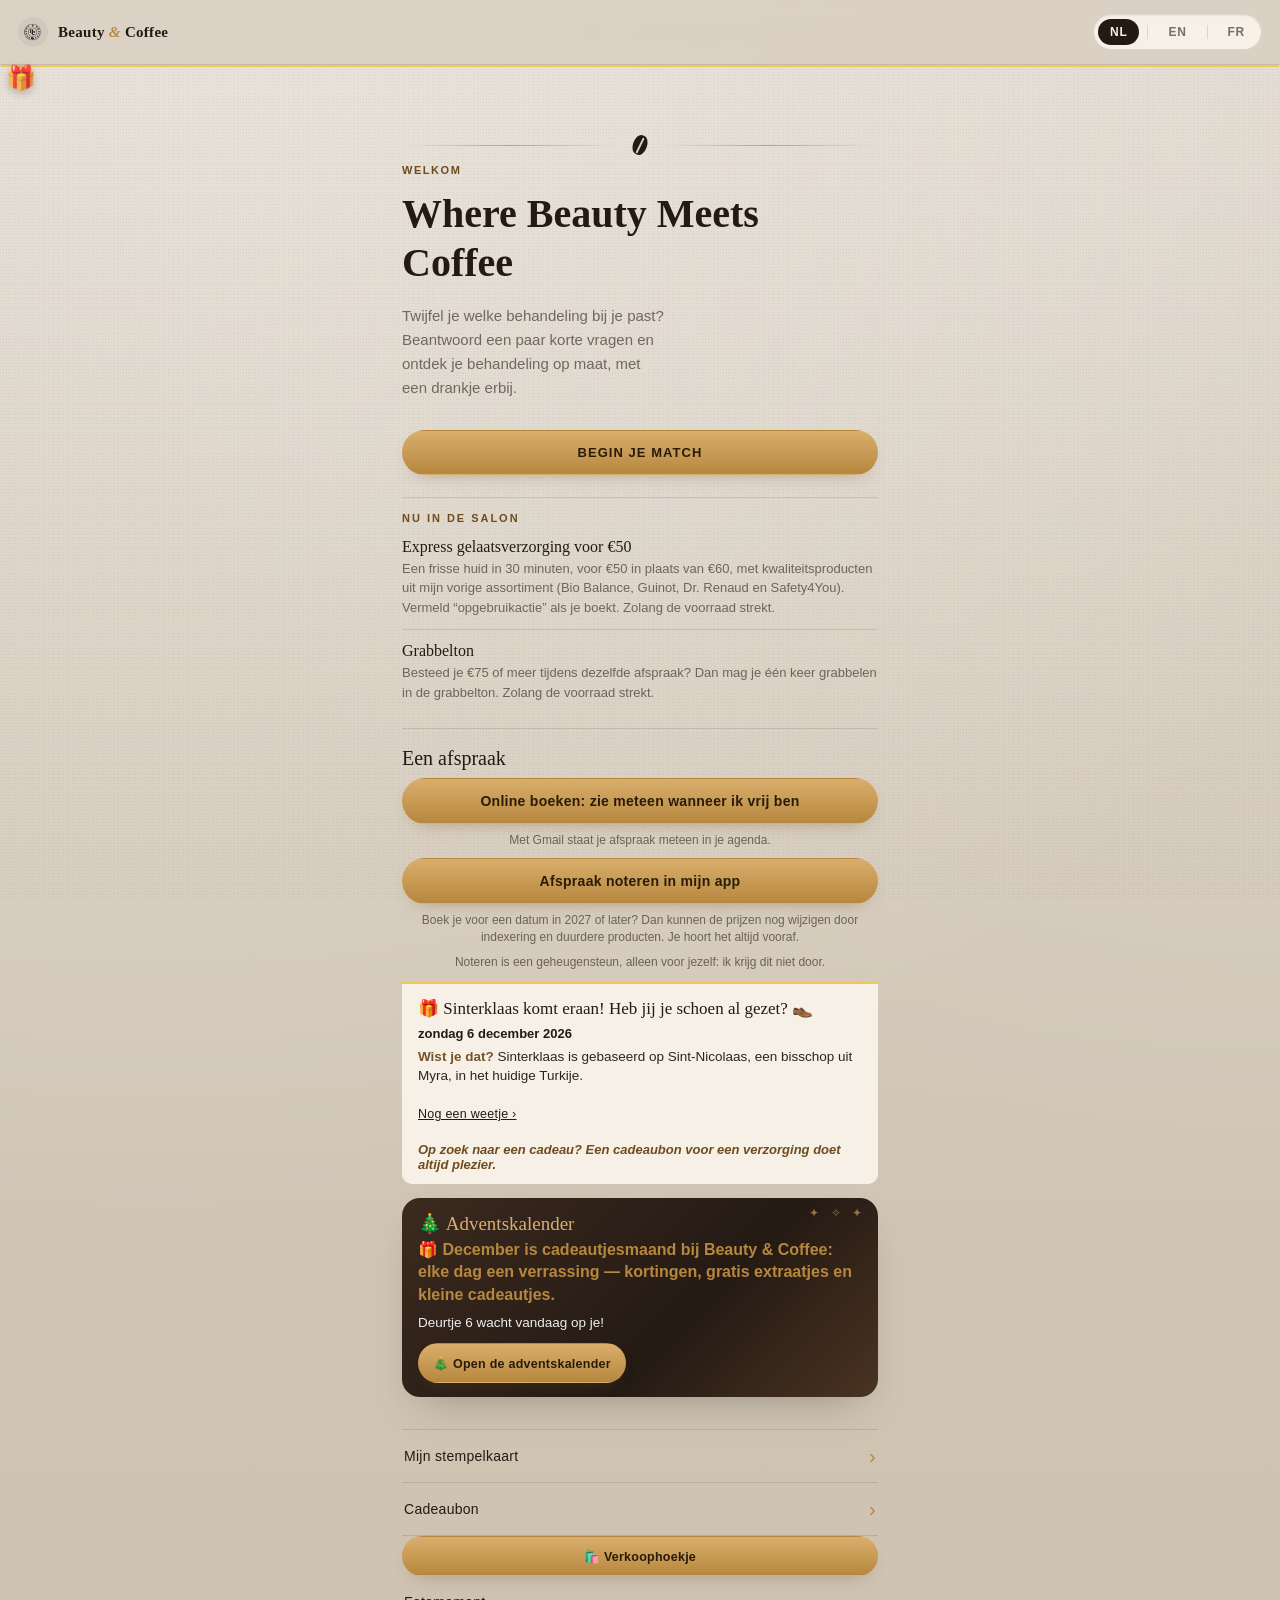
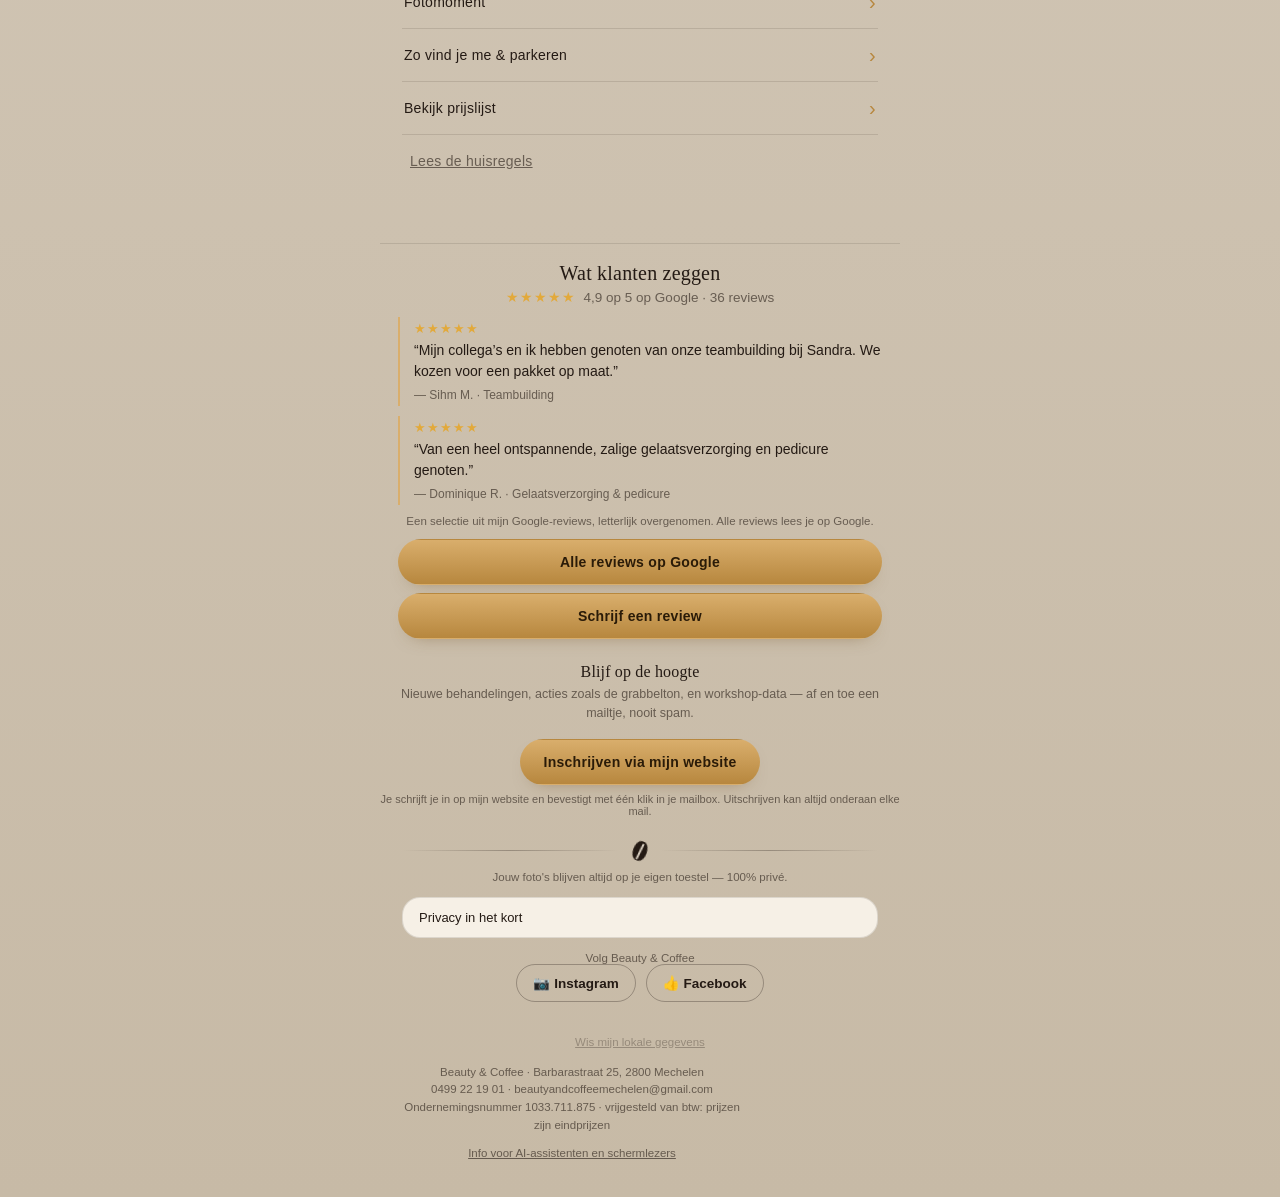
==== commit 5e45d59f: "Add files via upload" ====
--- a/index.html
+++ b/index.html
@@ -114,6 +114,7 @@
 
     <button type="button" class="btn btn--outline btn--wide welcome-stampcard" data-action="open-stampcard" data-i18n="stampcard_button">☕ Mijn stempelkaart</button>
     <button type="button" class="btn btn--outline btn--wide welcome-giftcard" data-action="open-giftcard" data-i18n="gift_button">🎁 Cadeaubon</button>
+    <div class="welcome-shop" data-shop-slot></div>
     <button type="button" class="btn btn--outline btn--wide welcome-photomoment" data-action="open-photomoment" data-i18n="pm_button">📸 Fotomoment</button>
     <button type="button" class="btn btn--outline btn--wide welcome-findme" data-action="open-findme" data-i18n="findme_button">📍 Zo vind je me &amp; parkeren</button>
     <button type="button" class="btn btn--gold-outline btn--wide welcome-pricelist" data-action="open-pricelist" data-i18n="pricelist_button">💶 Bekijk prijslijst</button>
@@ -485,10 +486,24 @@
   </section>
 
   <!-- GIFT CARDS (v183): my vouchers, buy one, Sandra's register — link: …/#cadeaubon -->
+  <!-- VERKOOPHOEKJE (v201): products for sale, managed in the app by the salon -->
+  <section class="step" data-step="shop">
+    <div class="step__head">
+      <h2 class="step__title" id="shopTitle">Verkoophoekje</h2>
+      <p class="step__hint" id="shopIntro"></p>
+    </div>
+    <div id="shopBody"></div>
+    <input type="file" id="shPhoto" accept="image/*" hidden>
+    <div class="step__nav">
+      <button type="button" class="btn btn--ghost" data-action="back" data-i18n="back_button">Terug</button>
+    </div>
+  </section>
+
   <section class="step" data-step="giftcard">
     <div class="step__head">
       <h2 class="step__title" data-i18n="gift_title">Cadeaubon</h2>
       <p class="step__hint" data-i18n="gift_intro"></p>
+      <div class="shop-linkrow" data-shop-slot></div>
     </div>
     <div id="giftBody"></div>
     <div class="step__nav">
@@ -599,6 +614,7 @@
     <div class="step__head">
       <h2 class="step__title" data-i18n="pricelist_title">Prijslijst</h2>
       <p class="step__hint" data-i18n="pricelist_intro">Prijzen vanaf 1/06/2026. Behandelingen enkel op afspraak.</p>
+      <div class="shop-linkrow" data-shop-slot></div>
     </div>
     <input type="search" id="priceSearch" class="price-search" autocomplete="off" aria-label="Search">
     <div class="price-cats" id="priceCats" role="tablist"></div>
--- a/style.css
+++ b/style.css
@@ -1382,10 +1382,8 @@
 section[data-step="welcome"] .welcome-stampcard{ border-top:1px solid var(--espresso-12); margin-top:18px; }
 section[data-step="welcome"] .welcome-stampcard::after, section[data-step="welcome"] .welcome-giftcard::after, section[data-step="welcome"] .welcome-photomoment::after, section[data-step="welcome"] .welcome-findme::after, section[data-step="welcome"] .welcome-pricelist::after{ content:"›"; font-size:20px; line-height:1; color:var(--gold); }
 section[data-step="welcome"] .welcome-houserules{ margin-top:10px; font-weight:500; color:var(--espresso-60); }
-section[data-step="welcome"] .book-hub .btn--primary{ background:var(--espresso); color:var(--cream); }
 .reviews-card{ background:transparent !important; box-shadow:none !important; border-radius:0 !important; border-top:1px solid var(--espresso-12); }
 .reviews-card__title, .newsletter-card__title, .news-card__title{ font-family:var(--font-display); font-weight:500 !important; letter-spacing:.01em; }
-.reviews-card .btn--primary, .newsletter-card .btn--primary{ background:var(--espresso); color:var(--cream); box-shadow:none; }
 .reviews-card .review-quote{ background:none !important; border:none; border-left:2px solid var(--gold-light); border-radius:0 !important; padding:4px 0 4px 14px !important; }
 
 /* ---- v183 gift vouchers ---- */
@@ -1429,3 +1427,100 @@
 .gift-live-status{ margin:0; font-size:13px; width:100%; }
 .gift-live-status.is-bad{ color:#B4534A; }
 .advent-voucher__online{ width:100%; margin:6px 0 0; font-size:12.5px; opacity:.8; text-align:center; }
+/* v186 own products */
+.own-form{ display:flex; flex-direction:column; gap:4px; background:#fff; border:1px solid var(--gold-light); border-radius:var(--radius-m); padding:14px; margin:8px 0 14px; }
+.own-inci{ font-size:13px; min-height:90px; resize:vertical; }
+.own-treats{ min-height:120px; }
+.own-dates{ display:grid; grid-template-columns:1fr 1fr 1fr; gap:8px; }
+@media (max-width:420px){ .own-dates{ grid-template-columns:1fr; } }
+.own-list{ list-style:none; padding:0; margin:0; display:flex; flex-direction:column; gap:6px; }
+.own-list li{ position:relative; padding:10px 70px 10px 12px; border:1px solid var(--espresso-12); border-radius:var(--radius-s); background:var(--cream); font-size:14px; }
+.own-acts{ position:absolute; right:6px; top:6px; display:flex; }
+
+/* v194: acties beheren (alleen salonmodus) + "ik verkoop dit product" */
+.act-manage{ margin-top:.75rem; }
+.act-list{ list-style:none; margin:.5rem 0 0; padding:0; display:grid; gap:.4rem; }
+.act-row{ display:flex; align-items:center; justify-content:space-between; gap:.6rem; padding:.45rem .6rem; border:1px solid rgba(0,0,0,.12); border-radius:12px; background:rgba(255,255,255,.55); }
+.act-row.is-hidden{ opacity:.7; }
+.act-row__name{ font-size:.9rem; line-height:1.3; }
+.chip--check{ display:inline-flex; align-items:center; gap:.4rem; margin-top:.5rem; font-size:.85rem; }
+
+/* v196 · beheer (prijslijst, eigen acties) — only visible in salon mode */
+.bh-panel{margin:0 0 14px;padding:12px 14px;border:1px solid rgba(120,100,80,.25);border-radius:12px;background:rgba(255,252,246,.6)}
+.bh-row{display:flex;flex-wrap:wrap;gap:8px;align-items:flex-end;margin-top:8px}
+.bh-lab{display:flex;flex-direction:column;gap:2px;font-size:.78rem;color:#6b5d4f}
+.bh-wide{flex:1 1 200px;min-width:0}
+.bh-off{margin:4px 0 0 18px;padding:0;font-size:.85rem;color:#6b5d4f}
+.price-item .bh-row{padding-top:8px;border-top:1px dashed rgba(120,100,80,.25)}
+
+/* v197 · allergy answer, accordions, "niet meer beschikbaar" */
+.ingr-answer{padding:12px 14px;border-radius:12px;margin:10px 0;border:1px solid rgba(120,100,80,.25)}
+.ingr-answer--warn{background:#fff4e5;border-color:#e6b566}
+.ingr-answer--ok{background:#eef8ee;border-color:#9cc99c}
+.ingr-answer--unk{background:#f3f1ee}
+.ingr-answer__title{font-weight:700;margin:0 0 4px;font-size:1.02rem}
+.ingr-answer__sum{margin:0 0 4px;font-size:.92rem}
+.ingr-warn--small{font-size:.82rem;margin:4px 0}
+.ingr-row{border:1px solid rgba(120,100,80,.22);border-radius:10px;margin:6px 0;background:rgba(255,252,246,.7)}
+.ingr-row>summary{cursor:pointer;padding:9px 12px;list-style:none;display:flex;flex-wrap:wrap;gap:6px;align-items:center}
+.ingr-row>summary::-webkit-details-marker{display:none}
+.ingr-row[open]>summary{border-bottom:1px solid rgba(120,100,80,.18)}
+.ingr-row>.ingr-list,.ingr-row>.ingr-card,.ingr-row>p{margin:8px 12px}
+.ingr-row__name{font-weight:600}
+.ingr-verdict{font-size:.74rem;font-weight:700;padding:2px 8px;border-radius:999px;white-space:nowrap}
+.ingr-verdict--no{background:#fbd5d5;color:#7a1f1f}
+.ingr-verdict--skip{background:#ffe9b8;color:#6b4a00}
+.ingr-verdict--swap{background:#dff0ff;color:#14456b}
+.ingr-more{margin:10px 0}
+.ingr-more>summary{cursor:pointer;font-weight:600;padding:6px 0}
+.ingr-x{margin-left:auto;font-size:.74rem}
+.fav-item--gone{opacity:.7}
+.fav-item__gone,.repeat-last--gone{color:#7a1f1f;font-weight:600;font-size:.85rem;display:block}
+.repeat-last--gone{padding:10px 12px;border:1px dashed #c98a8a;border-radius:10px;margin:8px 0}
+
+/* v198 · populariteit */
+.bh-row--top{margin-top:0}
+.pop-chips{display:flex;flex-wrap:wrap;gap:6px;margin:8px 0}
+.pop-chips .chip.is-on{background:#3b2f26;color:#fff}
+.pop-list{list-style:none;margin:8px 0;padding:0}
+.pop-row{padding:8px 0;border-bottom:1px solid rgba(120,100,80,.15)}
+.pop-row__top{display:flex;justify-content:space-between;gap:8px}
+.pop-row__name{font-weight:600}
+.pop-bar{height:6px;border-radius:4px;background:rgba(120,100,80,.15);margin:5px 0}
+.pop-bar i{display:block;height:100%;border-radius:4px;background:#b48a3c}
+.pop-row__btns{display:flex;gap:6px}
+
+/* ---- v199: ONE button look everywhere = the gold of "Begin je match" ----
+   Same gold fill, dark-brown text, shadow, height and radius for every action button
+   (start, online boeken, afspraak noteren, kopieer, reviews, nieuwsbrief). Small buttons
+   keep their smaller size; plain text links (.btn--text/.btn--ghost) stay text links. */
+.btn--primary, .btn--outline, .btn--gold-outline,
+section[data-step="welcome"] .book-hub .btn--primary, section[data-step="welcome"] .book-hub .btn--outline,
+.reviews-card .btn--primary, .newsletter-card .btn--primary{
+  background: linear-gradient(180deg, var(--gold-light), var(--gold)); color:#2A1B08; border-color:transparent;
+  box-shadow:0 8px 18px -12px rgba(110,76,30,.55);
+}
+.btn--sm{ min-height:40px; }
+.copy-name__btn{ min-height:44px; }
+
+/* ---- v201: Verkoophoekje ---- */
+.shop-info, .shop-admin{ background:var(--cream-2,#F3ECE2); border:1px dashed var(--line,#CBBFAE); border-radius:16px; padding:12px 14px; margin:12px 0; }
+.shop-info p, .shop-admin p{ margin:0 0 8px; }
+.shop-actions{ display:flex; flex-wrap:wrap; gap:8px; margin-top:8px; }
+.shop-card{ display:grid; grid-template-columns:96px 1fr; gap:12px; padding:12px 0; border-bottom:1px solid var(--line,#CBBFAE); }
+.shop-card__img{ width:96px; height:96px; border-radius:14px; overflow:hidden; background:var(--cream-2,#F3ECE2); display:flex; align-items:center; justify-content:center; }
+.shop-card__img img{ width:100%; height:100%; object-fit:cover; display:block; }
+.shop-card__nophoto{ font-size:.72rem; opacity:.6; text-align:center; padding:4px; }
+.shop-card h3{ margin:0 0 4px; font-size:1.02rem; }
+.shop-card p{ margin:0 0 6px; }
+.shop-card__price{ font-weight:600; }
+.shop-card__stock{ font-weight:400; font-size:.85rem; opacity:.75; margin-left:6px; }
+.shop-card__badge{ font-size:.8rem; opacity:.7; }
+.shop-card.is-sold{ opacity:.6; }
+.shop-card.is-concept{ opacity:.8; }
+.shop-card details summary{ cursor:pointer; font-size:.88rem; }
+.shop-edit{ display:grid; gap:8px; margin-top:8px; }
+.shop-edit label{ display:grid; gap:2px; font-size:.82rem; }
+.shop-edit input, .shop-edit select, .shop-edit textarea{ font:inherit; padding:8px 10px; border:1px solid var(--line,#CBBFAE); border-radius:10px; background:#fff; }
+.shop-linkrow:empty, .welcome-shop:empty{ display:none; }
+.shop-linkrow{ margin:8px 0; } .welcome-shop .btn{ width:100%; }
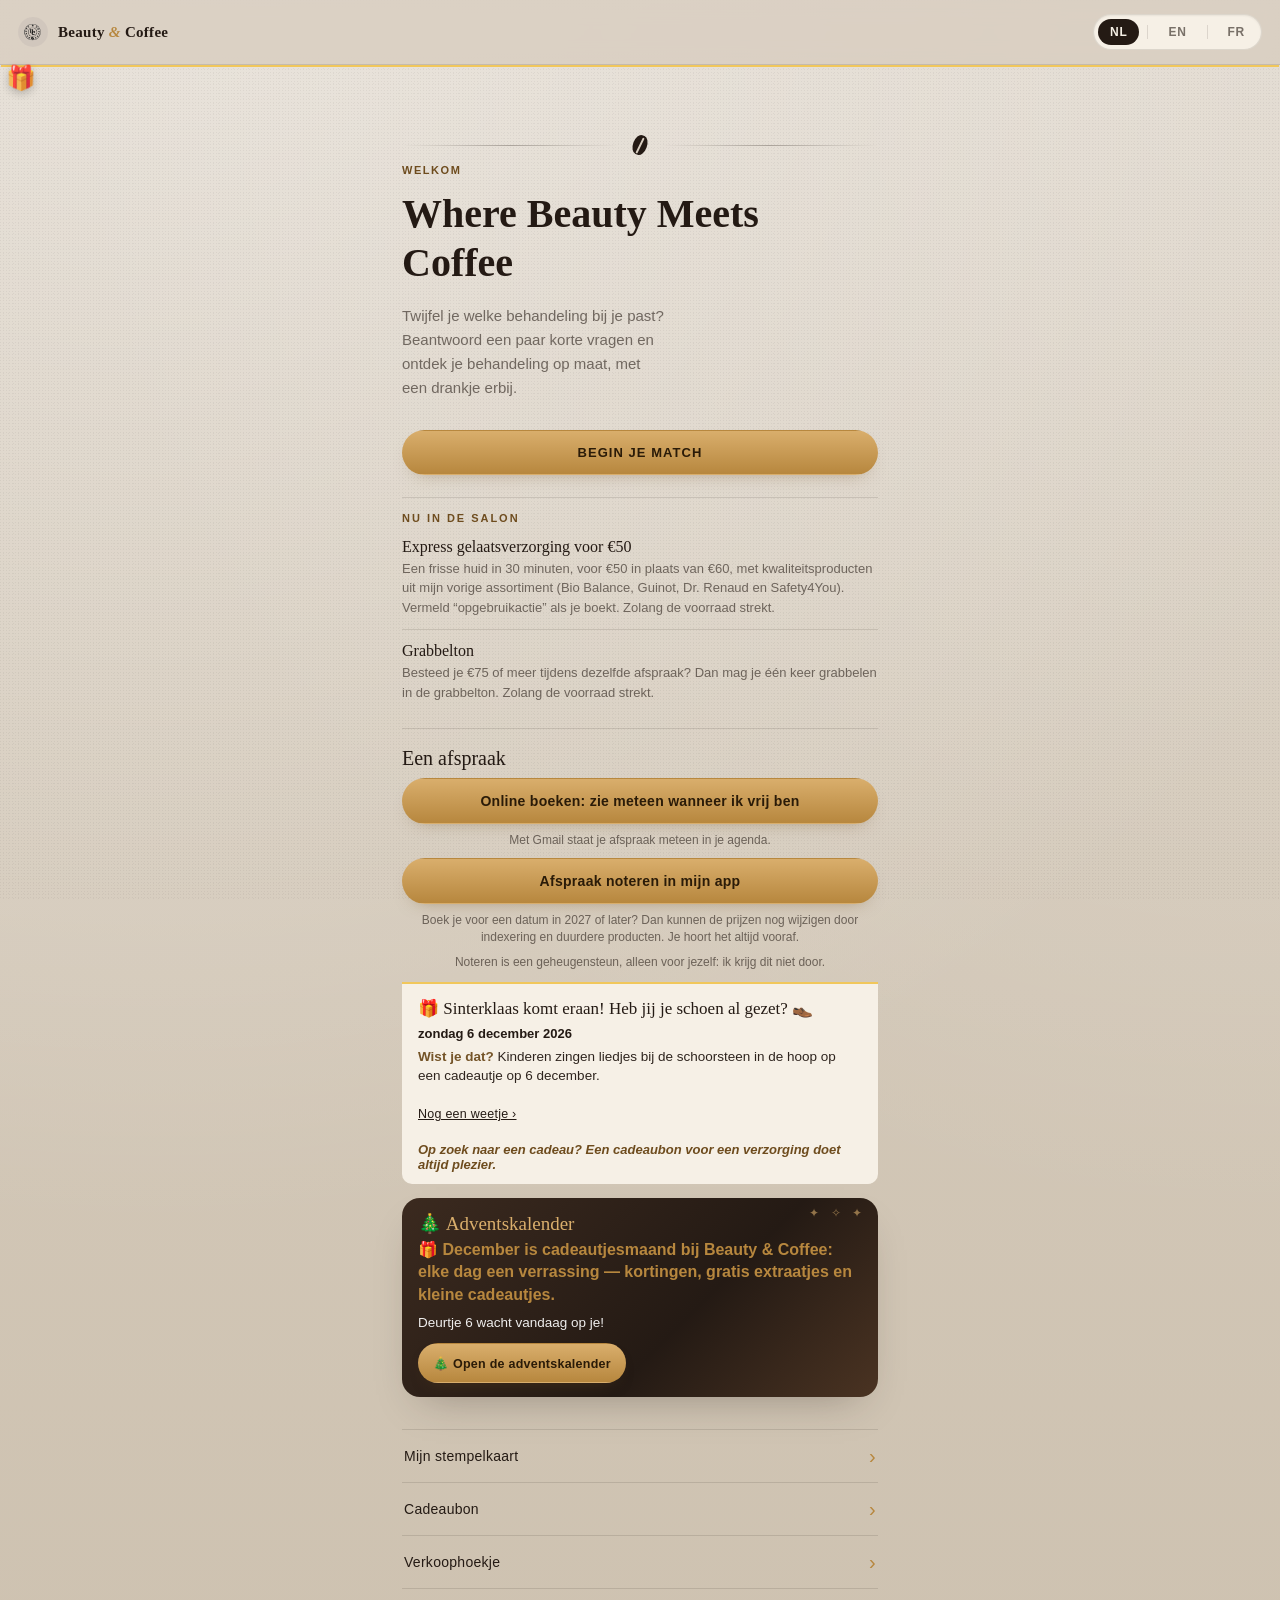
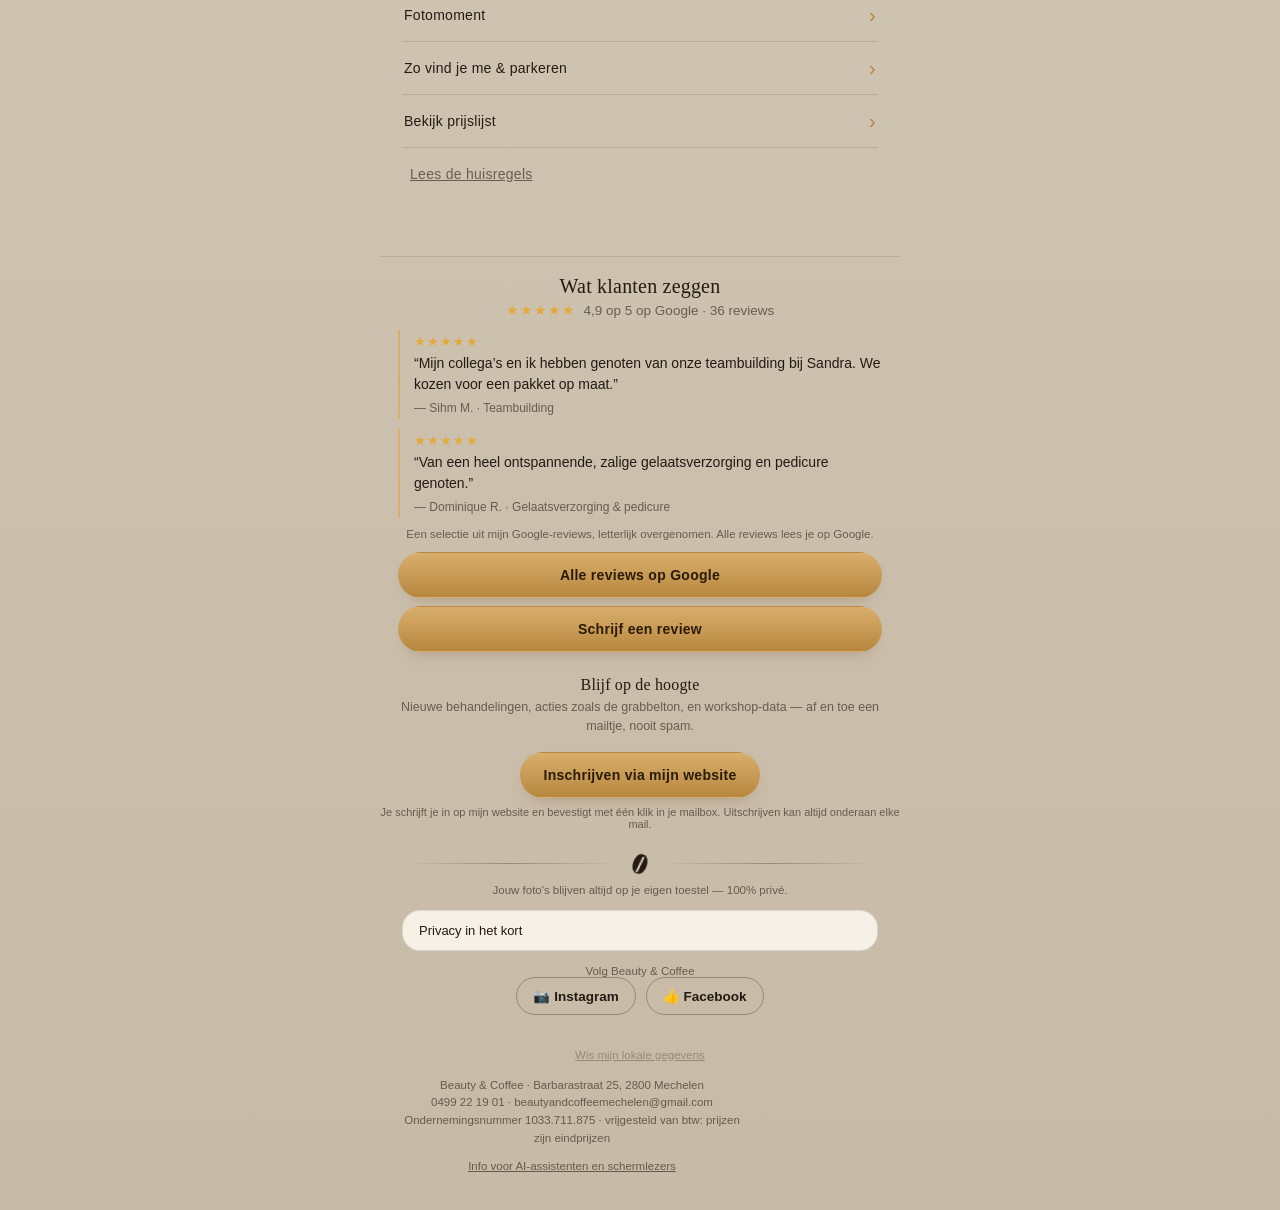
==== commit 63539808: "Add files via upload" ====
--- a/index.html
+++ b/index.html
@@ -114,7 +114,7 @@
 
     <button type="button" class="btn btn--outline btn--wide welcome-stampcard" data-action="open-stampcard" data-i18n="stampcard_button">☕ Mijn stempelkaart</button>
     <button type="button" class="btn btn--outline btn--wide welcome-giftcard" data-action="open-giftcard" data-i18n="gift_button">🎁 Cadeaubon</button>
-    <div class="welcome-shop" data-shop-slot></div>
+    <div class="welcome-shop" data-shop-slot="welcome"></div>
     <button type="button" class="btn btn--outline btn--wide welcome-photomoment" data-action="open-photomoment" data-i18n="pm_button">📸 Fotomoment</button>
     <button type="button" class="btn btn--outline btn--wide welcome-findme" data-action="open-findme" data-i18n="findme_button">📍 Zo vind je me &amp; parkeren</button>
     <button type="button" class="btn btn--gold-outline btn--wide welcome-pricelist" data-action="open-pricelist" data-i18n="pricelist_button">💶 Bekijk prijslijst</button>
--- a/style.css
+++ b/style.css
@@ -1377,10 +1377,10 @@
 section[data-step="welcome"] .season-card__hello{ font-size:17px; font-weight:500; }
 section[data-step="welcome"] .season-card__fact b, section[data-step="welcome"] .season-card__shop{ color:var(--gold-ink); }
 section[data-step="welcome"] .season-card .btn--text{ color:var(--espresso); }
-section[data-step="welcome"] .welcome-stampcard, section[data-step="welcome"] .welcome-giftcard, section[data-step="welcome"] .welcome-photomoment, section[data-step="welcome"] .welcome-findme, section[data-step="welcome"] .welcome-pricelist{
+section[data-step="welcome"] .welcome-stampcard, section[data-step="welcome"] .welcome-giftcard, section[data-step="welcome"] .welcome-photomoment, section[data-step="welcome"] .welcome-findme, section[data-step="welcome"] .welcome-pricelist, section[data-step="welcome"] .welcome-shopbtn{
   border:none; border-bottom:1px solid var(--espresso-12); border-radius:0; background:none; box-shadow:none; justify-content:space-between; padding:16px 2px; margin:0; font-weight:500; letter-spacing:.02em; color:var(--espresso); }
 section[data-step="welcome"] .welcome-stampcard{ border-top:1px solid var(--espresso-12); margin-top:18px; }
-section[data-step="welcome"] .welcome-stampcard::after, section[data-step="welcome"] .welcome-giftcard::after, section[data-step="welcome"] .welcome-photomoment::after, section[data-step="welcome"] .welcome-findme::after, section[data-step="welcome"] .welcome-pricelist::after{ content:"›"; font-size:20px; line-height:1; color:var(--gold); }
+section[data-step="welcome"] .welcome-stampcard::after, section[data-step="welcome"] .welcome-giftcard::after, section[data-step="welcome"] .welcome-photomoment::after, section[data-step="welcome"] .welcome-findme::after, section[data-step="welcome"] .welcome-pricelist::after, section[data-step="welcome"] .welcome-shopbtn::after{ content:"›"; font-size:20px; line-height:1; color:var(--gold); }
 section[data-step="welcome"] .welcome-houserules{ margin-top:10px; font-weight:500; color:var(--espresso-60); }
 .reviews-card{ background:transparent !important; box-shadow:none !important; border-radius:0 !important; border-top:1px solid var(--espresso-12); }
 .reviews-card__title, .newsletter-card__title, .news-card__title{ font-family:var(--font-display); font-weight:500 !important; letter-spacing:.01em; }
@@ -1523,4 +1523,10 @@
 .shop-edit label{ display:grid; gap:2px; font-size:.82rem; }
 .shop-edit input, .shop-edit select, .shop-edit textarea{ font:inherit; padding:8px 10px; border:1px solid var(--line,#CBBFAE); border-radius:10px; background:#fff; }
 .shop-linkrow:empty, .welcome-shop:empty{ display:none; }
-.shop-linkrow{ margin:8px 0; } .welcome-shop .btn{ width:100%; }
+.shop-card__nophoto{ font-style:italic; }
+.shop-linkrow{ margin:8px 0; } section[data-step="welcome"] .welcome-shop .welcome-shopbtn{ width:100%; display:flex; align-items:center; }
+
+.shop-info p{ font-size:.92rem; line-height:1.5; }
+.shop-card p{ font-size:.93rem; line-height:1.45; }
+.shop-card h3{ font-family:var(--font-display); font-weight:500; letter-spacing:.01em; }
+.shop-info .btn--text{ padding-left:0; text-align:left; white-space:normal; }
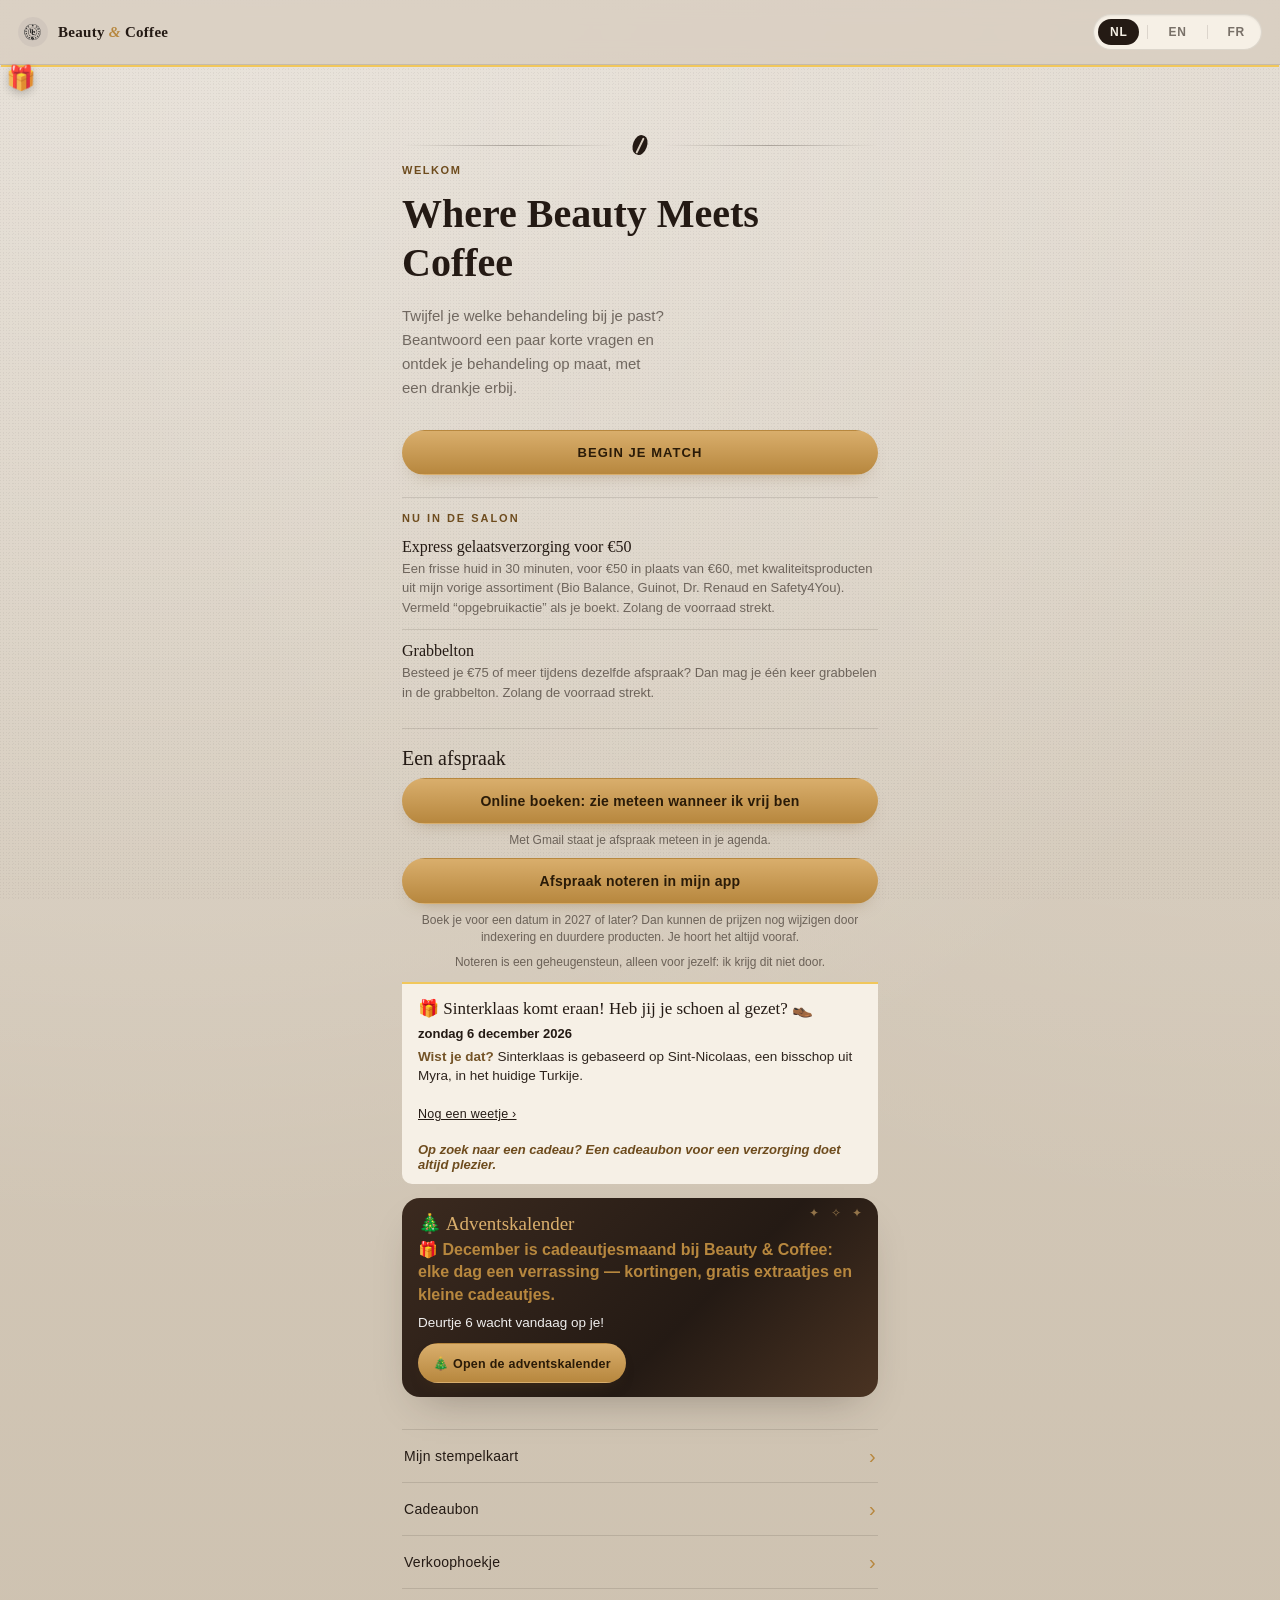
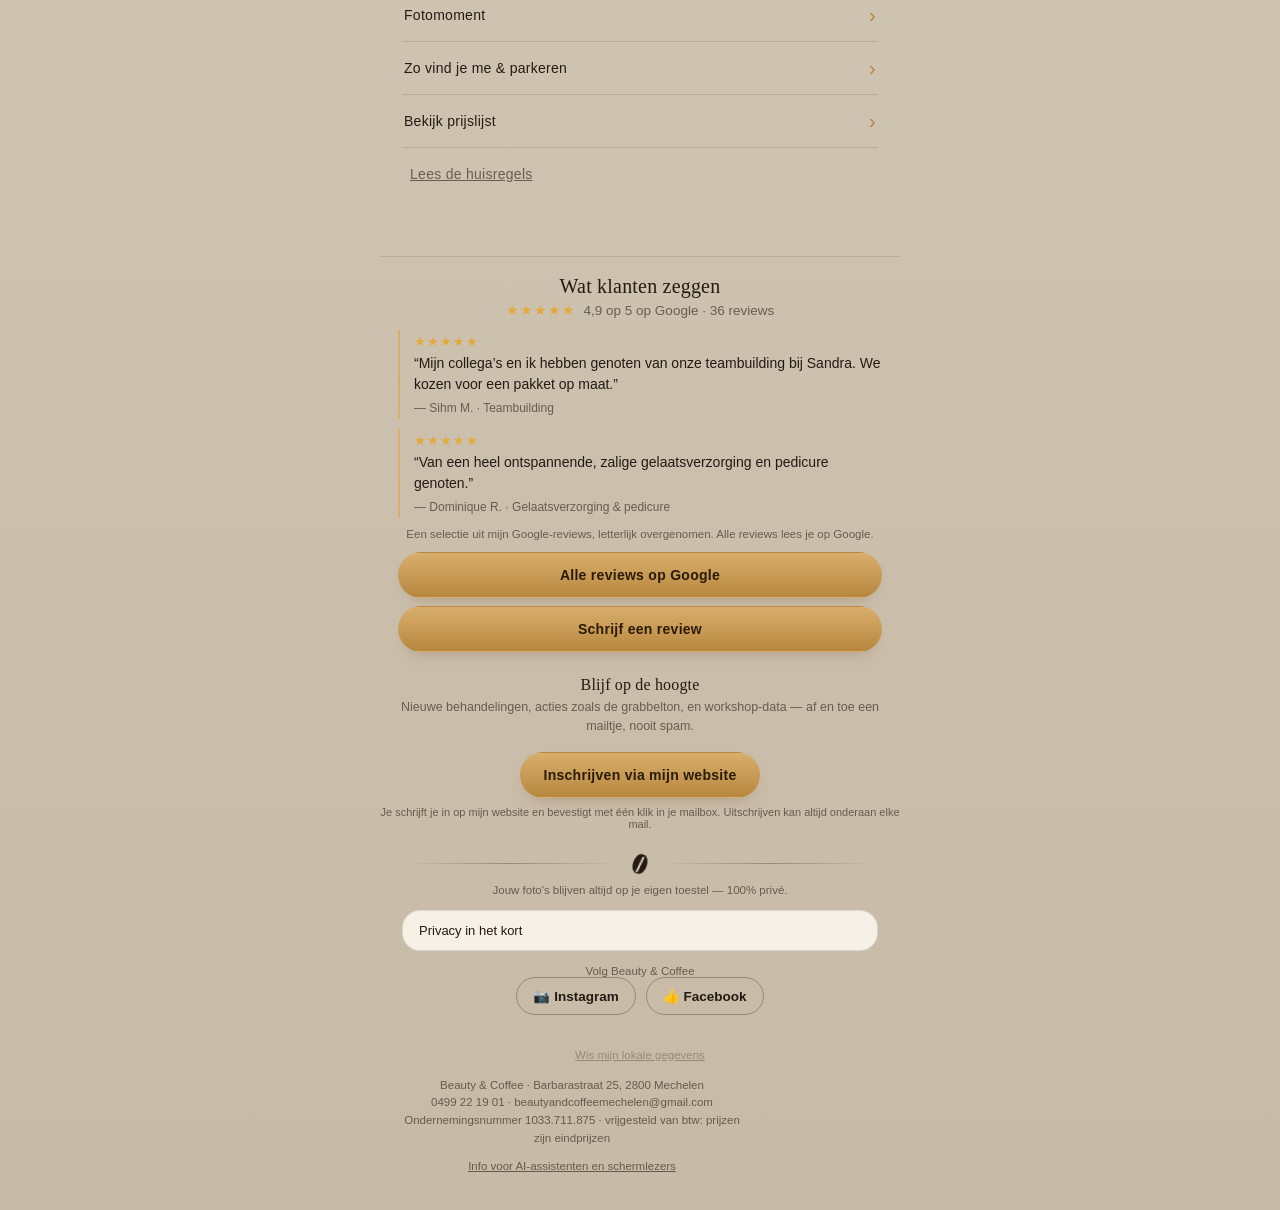
==== commit a14a5424: "Add files via upload" ====
--- a/index.html
+++ b/index.html
@@ -96,6 +96,7 @@
     <button type="button" class="btn btn--primary btn--wide welcome-start" data-action="start" data-i18n="start_button">Begin je match</button>
 
     <div class="actions-block actions-block--welcome" id="actionsBlockWelcome"></div>
+    <div class="acc-banner" id="accBanner" hidden></div>
     <div class="book-hub" id="bookHub">
       <p class="book-hub__title" data-i18n="hub_title">📅 Een afspraak</p>
       <div class="copy-name" data-copy-src="last" hidden><p class="copy-name__hint" data-i18n="copy_name_last">Je laatste match: kopieer de naam en plak hem bij het online boeken.</p><div class="copy-name__row"><span class="copy-name__text"></span><button type="button" class="btn btn--outline copy-name__btn" data-action="copy-name" data-i18n="copy_name_btn">📋 Kopieer</button></div></div>
--- a/style.css
+++ b/style.css
@@ -1530,3 +1530,15 @@
 .shop-card p{ font-size:.93rem; line-height:1.45; }
 .shop-card h3{ font-family:var(--font-display); font-weight:500; letter-spacing:.01em; }
 .shop-info .btn--text{ padding-left:0; text-align:left; white-space:normal; }
+
+/* ---- v206: polish ---- */
+@media (max-width:430px){ .topbar:has(.topbar-back:not([hidden])) .brand-mark__text{ display:none; } }   /* "Terug" + logo + NL/EN/FR must fit on one line */
+.shop-card details{ margin:4px 0 12px; }
+.shop-card .shop-actions .chip{ min-height:34px; }
+.pop-h{ font-family:var(--font-display); font-size:1rem; font-weight:600; margin:16px 0 4px; }
+
+/* ---- v208: boekhouding (enkel salon) ---- */
+.acc-banner{ background:#FFF6E0; border:1px dashed var(--gold,#B8893F); border-radius:14px; padding:10px 14px; margin:12px 0; font-size:.92rem; }
+.acc-banner ul{ margin:4px 0 6px; padding-left:18px; } .acc-banner__title{ margin:0; font-weight:600; }
+
+.chip.is-on{ background:#3b2f26; color:#fff; border-color:#3b2f26; }   /* v208: active chip also outside .pop-chips (shop filter, accounting) */
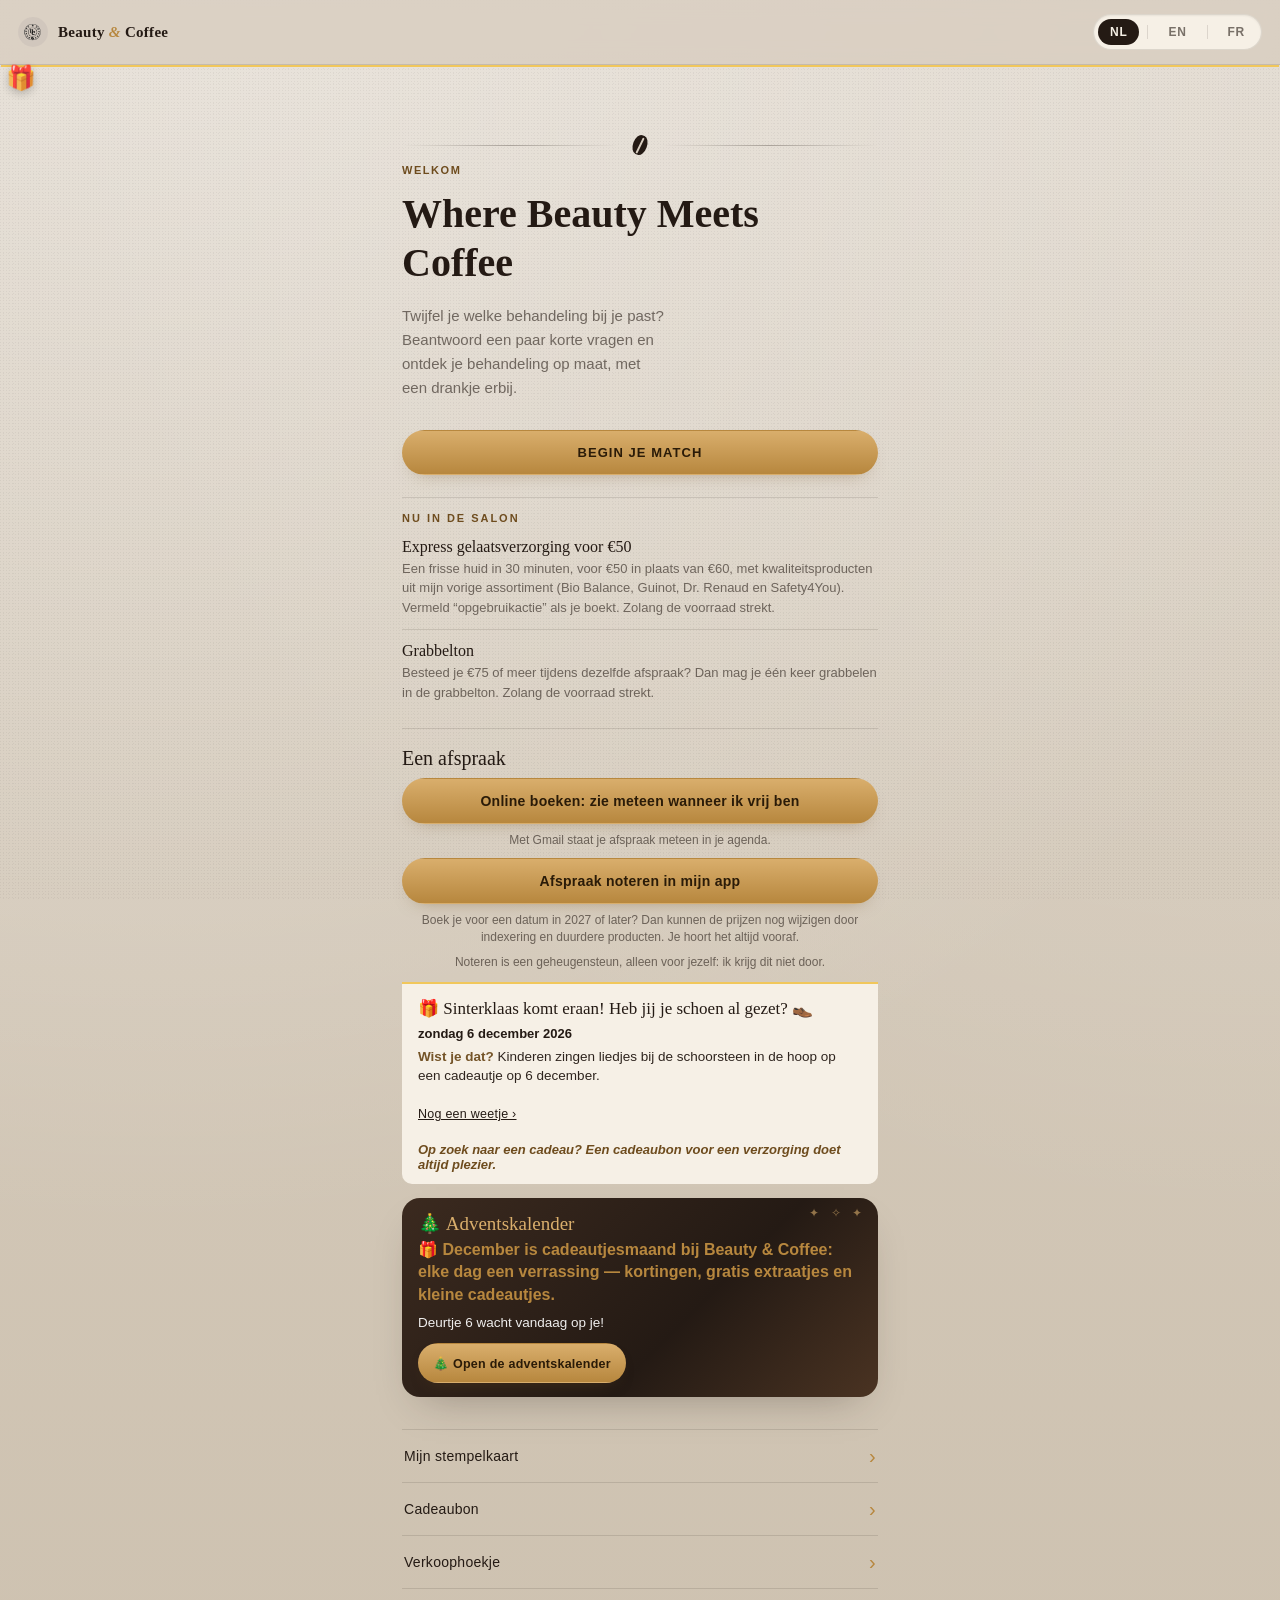
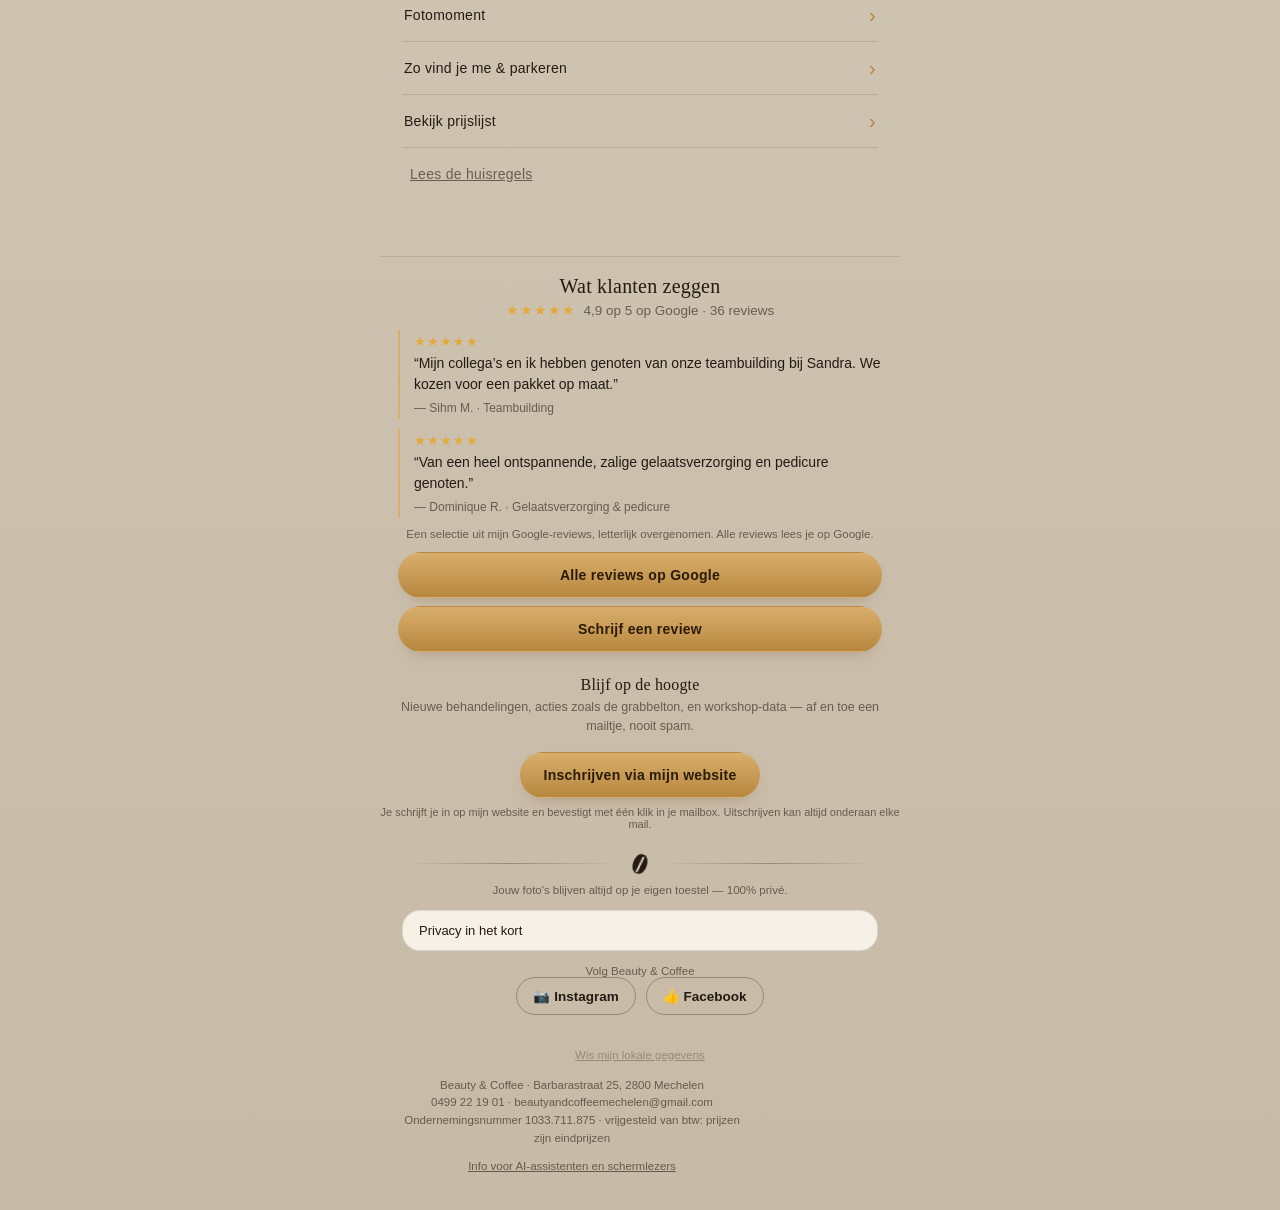
==== commit f7d2147f: "Add files via upload" ====
--- a/index.html
+++ b/index.html
@@ -116,6 +116,7 @@
     <button type="button" class="btn btn--outline btn--wide welcome-stampcard" data-action="open-stampcard" data-i18n="stampcard_button">☕ Mijn stempelkaart</button>
     <button type="button" class="btn btn--outline btn--wide welcome-giftcard" data-action="open-giftcard" data-i18n="gift_button">🎁 Cadeaubon</button>
     <div class="welcome-shop" data-shop-slot="welcome"></div>
+    <div class="welcome-shop" id="welcomeAcc"></div>
     <button type="button" class="btn btn--outline btn--wide welcome-photomoment" data-action="open-photomoment" data-i18n="pm_button">📸 Fotomoment</button>
     <button type="button" class="btn btn--outline btn--wide welcome-findme" data-action="open-findme" data-i18n="findme_button">📍 Zo vind je me &amp; parkeren</button>
     <button type="button" class="btn btn--gold-outline btn--wide welcome-pricelist" data-action="open-pricelist" data-i18n="pricelist_button">💶 Bekijk prijslijst</button>
--- a/style.css
+++ b/style.css
@@ -1542,3 +1542,18 @@
 .acc-banner ul{ margin:4px 0 6px; padding-left:18px; } .acc-banner__title{ margin:0; font-weight:600; }
 
 .chip.is-on{ background:#3b2f26; color:#fff; border-color:#3b2f26; }   /* v208: active chip also outside .pop-chips (shop filter, accounting) */
+
+/* ---- v209: gauges ---- */
+.gauges{ display:grid; grid-template-columns:repeat(2,1fr); gap:10px; margin:10px 0; }
+.gauge{ text-align:center; background:var(--cream-2,#F3ECE2); border-radius:14px; padding:8px 6px; }
+.gauge svg{ width:100%; max-width:170px; height:auto; } .gauge__t{ margin:0; font-weight:600; font-size:.92rem; } .gauge__s{ margin:2px 0 0; font-size:.78rem; opacity:.75; }
+
+#accAddr{ font:inherit; padding:8px 10px; border:1px solid var(--line,#CBBFAE); border-radius:10px; background:#fff; width:100%; box-sizing:border-box; margin:4px 0; }
+
+.acc-table{ border-collapse:collapse; font-size:.82rem; width:100%; } .acc-table th, .acc-table td{ border-bottom:1px solid var(--line,#CBBFAE); padding:4px 6px; text-align:right; white-space:nowrap; } .acc-table th:first-child, .acc-table td:first-child{ text-align:left; } .acc-table input{ font:inherit; padding:3px 5px; border:1px solid var(--line,#CBBFAE); border-radius:6px; width:72px; }
+.acc-checks{ list-style:none; padding-left:0; } .acc-checks li{ margin:4px 0; }
+
+.shop-actions input[data-kdx]{ font:inherit; padding:5px 8px; border:1px solid var(--line,#CBBFAE); border-radius:8px; width:110px; }
+.shop-info label{ display:grid; gap:2px; font-size:.85rem; margin:8px 0; }
+.shop-info label input, .shop-info label select{ font:inherit; padding:8px 10px; border:1px solid var(--line,#CBBFAE); border-radius:10px; background:#fff; width:100%; box-sizing:border-box; }
+.shop-info label input[type=checkbox]{ width:auto; }
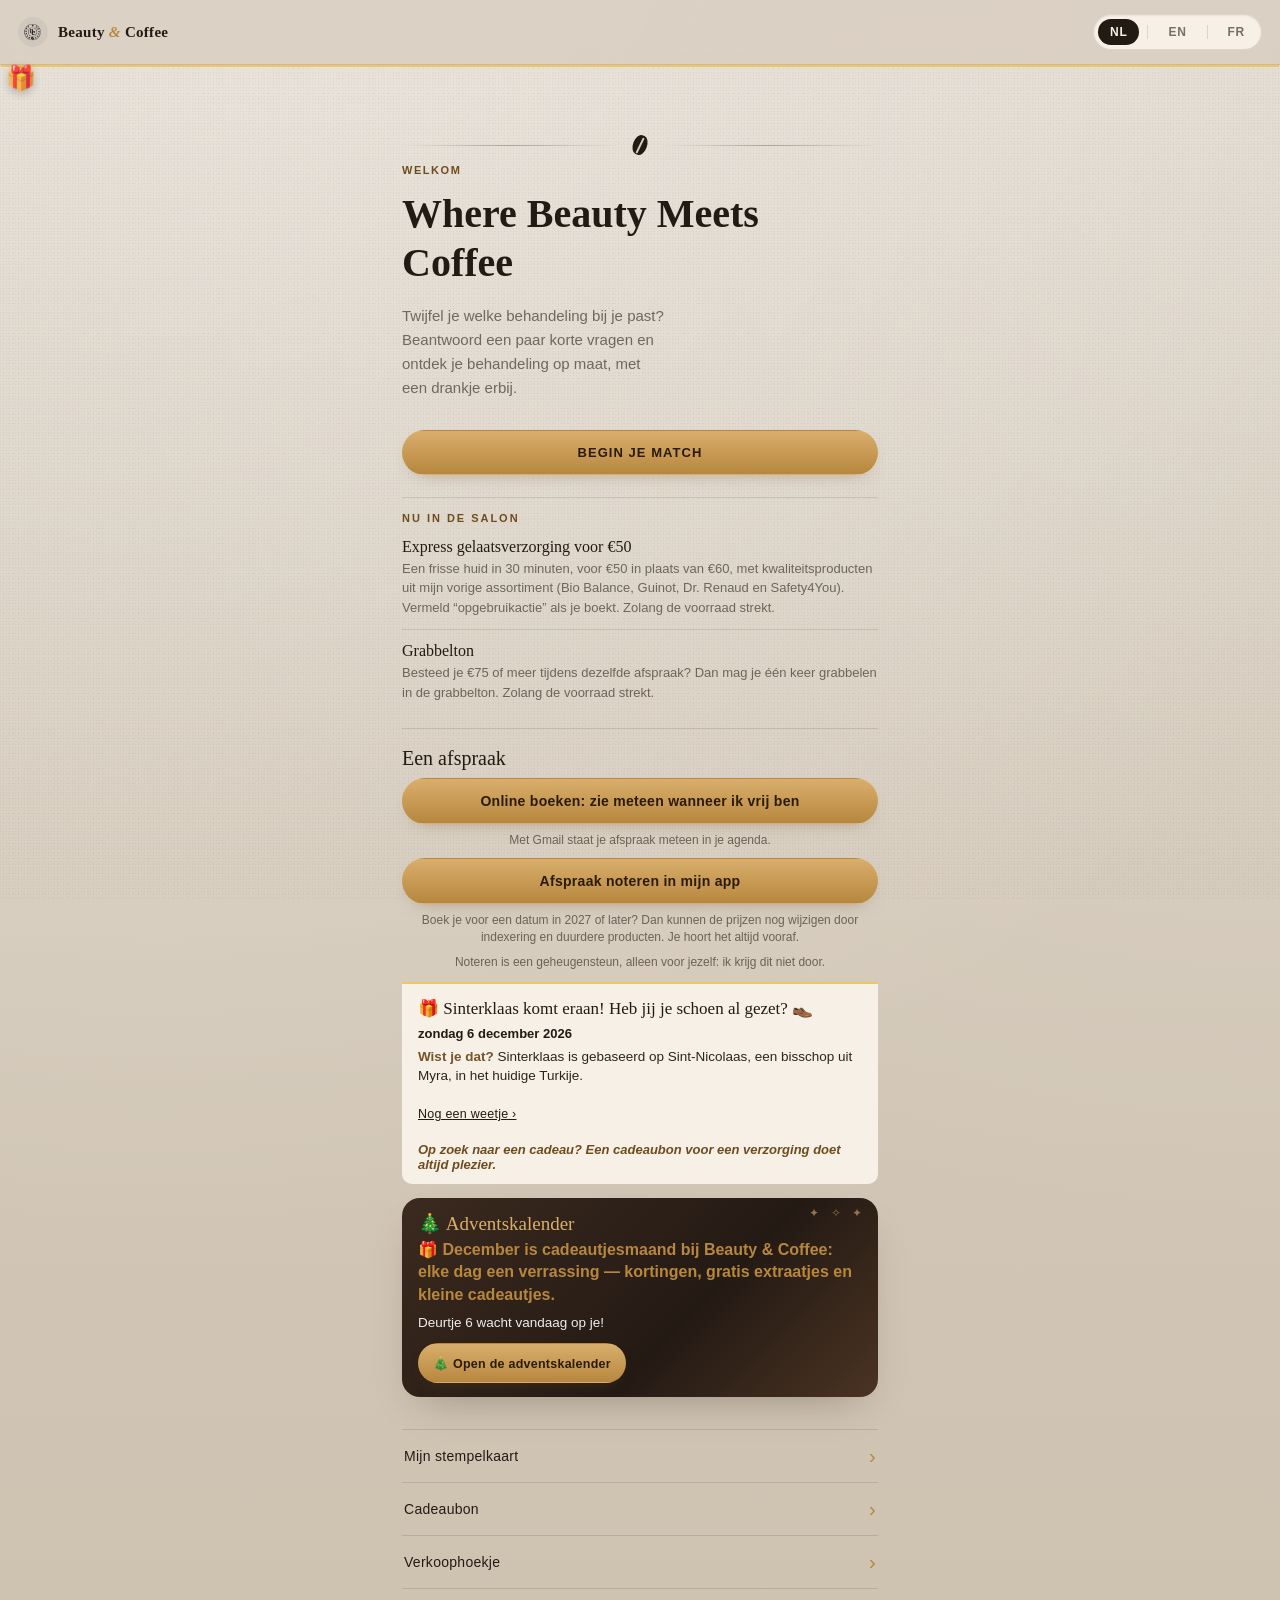
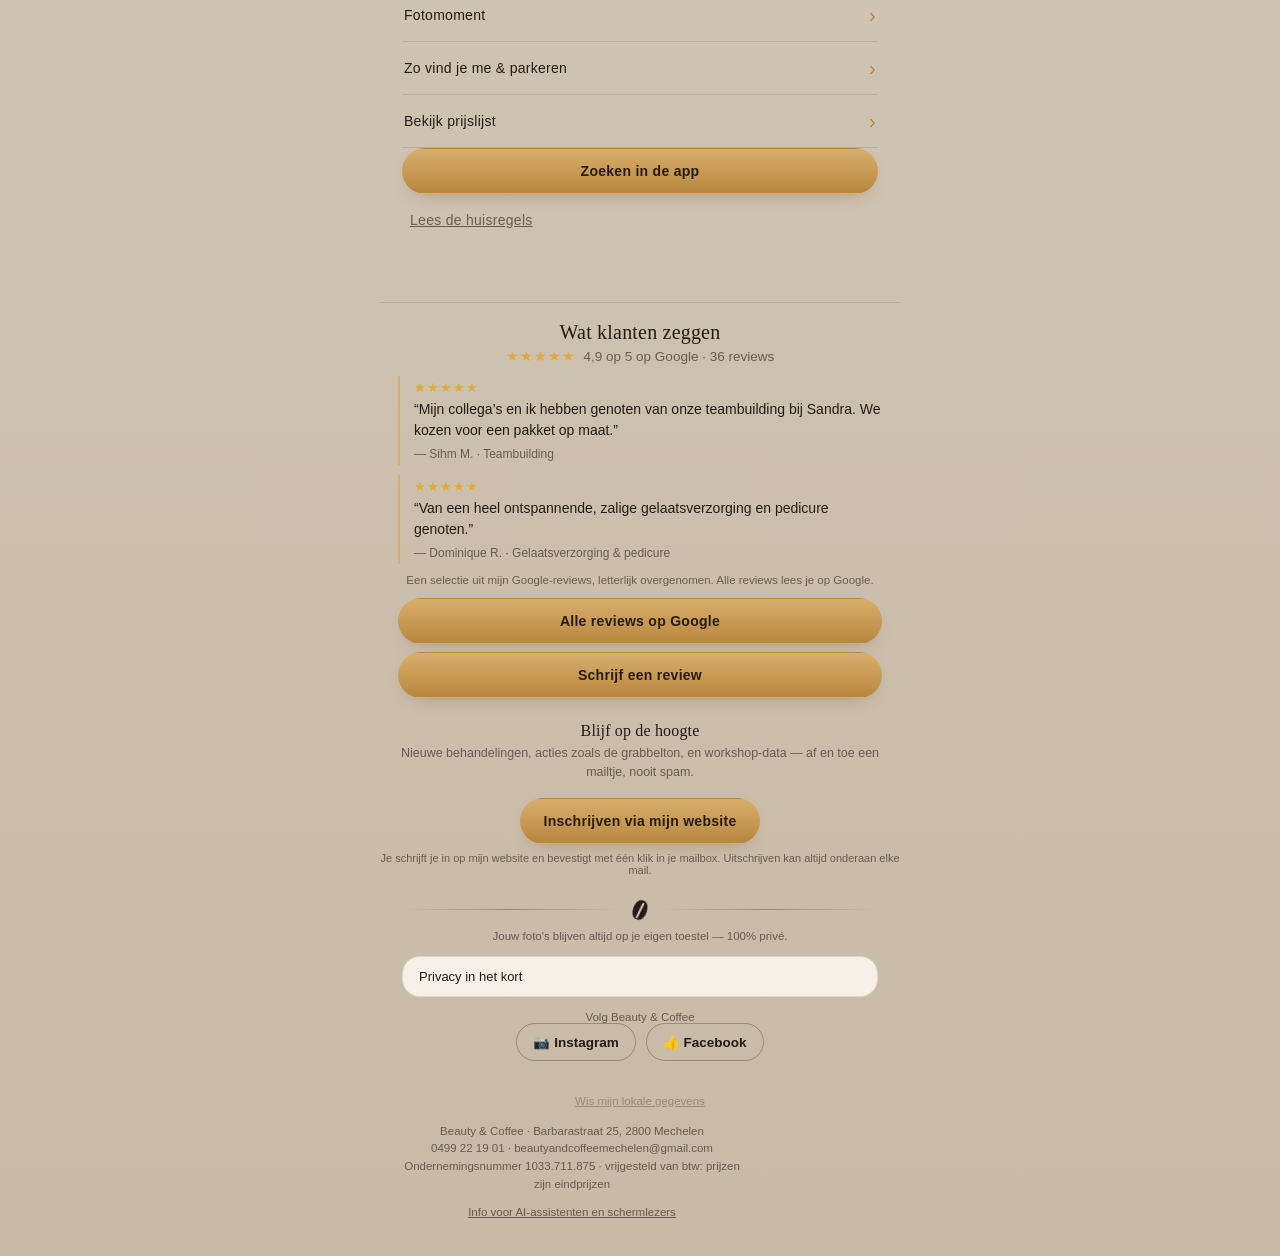
==== commit 4ec86689: "Add files via upload" ====
--- a/index.html
+++ b/index.html
@@ -28,7 +28,7 @@
         async src="https://gc.zgo.at/count.js"></script>
 
 <!-- AI-INFO:START (automatisch, tools/aiinfo.js) -->
-<script type="application/ld+json">{"@context":"https://schema.org","@type":"BeautySalon","name":"Beauty & Coffee","alternateName":"Beauty & Coffee Mechelen","description":"Kleinschalige schoonheidssalon met specialty coffee in Mechelen. Enkel op afspraak.","url":"https://beautyandcoffeemechelen.github.io/","image":"https://beautyandcoffeemechelen.github.io/assets/logo-transparent.png","logo":"https://beautyandcoffeemechelen.github.io/assets/icon-512.png","telephone":"+32499221901","email":"beautyandcoffeemechelen@gmail.com","priceRange":"€2,5–€295","currenciesAccepted":"EUR","address":{"@type":"PostalAddress","streetAddress":"Barbarastraat 25","postalCode":"2800","addressLocality":"Mechelen","addressCountry":"BE"},"sameAs":["https://www.instagram.com/beauty_and_coffee_mechelen/"],"availableLanguage":["nl","en","fr"],"potentialAction":[{"@type":"ReserveAction","name":"Online een afspraak boeken","target":{"@type":"EntryPoint","urlTemplate":"https://calendar.app.google/TmLcen9zSQuZZjtEA","actionPlatform":["https://schema.org/MobileWebPlatform","https://schema.org/DesktopWebPlatform"]}},{"@type":"ReserveAction","name":"Afspraak aanvragen via WhatsApp","target":{"@type":"EntryPoint","urlTemplate":"https://wa.me/32499221901","actionPlatform":["https://schema.org/MobileWebPlatform","https://schema.org/DesktopWebPlatform"]}}],"hasOfferCatalog":{"@type":"OfferCatalog","name":"Prijslijst","itemListElement":[{"@type":"OfferCatalog","name":"Gelaatsverzorging","itemListElement":[{"@type":"Offer","itemOffered":{"@type":"Service","name":"Express gelaatsverzorging"},"price":"60","priceCurrency":"EUR"},{"@type":"Offer","itemOffered":{"@type":"Service","name":"Express gelaatsverzorging – opgebruikactie"},"price":"50","priceCurrency":"EUR"},{"@type":"Offer","itemOffered":{"@type":"Service","name":"Signature gelaatsverzorging"},"price":"85","priceCurrency":"EUR"},{"@type":"Offer","itemOffered":{"@type":"Service","name":"Fill Me Micro Infusie Treatment"},"price":"99","priceCurrency":"EUR"},{"@type":"Offer","itemOffered":{"@type":"Service","name":"Fruitzurenpeeling 4/26 Dr. Renaud"},"price":"100","priceCurrency":"EUR"},{"@type":"Offer","itemOffered":{"@type":"Service","name":"Huidvernieuwende Hydra Peeling pH"},"price":"100","priceCurrency":"EUR"},{"@type":"Offer","itemOffered":{"@type":"Service","name":"Lift Summum"},"price":"120","priceCurrency":"EUR"},{"@type":"Offer","itemOffered":{"@type":"Service","name":"Botanische Anti-Age"},"price":"125","priceCurrency":"EUR"}]},{"@type":"OfferCatalog","name":"Extra’s bij je gelaatsverzorging","itemListElement":[{"@type":"Offer","itemOffered":{"@type":"Service","name":"Handpeeling & -massage"},"price":"10","priceCurrency":"EUR"},{"@type":"Offer","itemOffered":{"@type":"Service","name":"LED-therapie"},"price":"10","priceCurrency":"EUR"},{"@type":"Offer","itemOffered":{"@type":"Service","name":"Ontharing wenkbrauwen"},"price":"15","priceCurrency":"EUR"},{"@type":"Offer","itemOffered":{"@type":"Service","name":"Ampul / serum"},"price":"5","priceCurrency":"EUR"},{"@type":"Offer","itemOffered":{"@type":"Service","name":"Peel-off masker"},"price":"15","priceCurrency":"EUR"},{"@type":"Offer","itemOffered":{"@type":"Service","name":"Collageenvliesmasker"},"price":"20","priceCurrency":"EUR"},{"@type":"Offer","itemOffered":{"@type":"Service","name":"Anti-aging paraffinemasker"},"price":"20","priceCurrency":"EUR"},{"@type":"Offer","itemOffered":{"@type":"Service","name":"Hot Stone gelaatsmassage"},"price":"20","priceCurrency":"EUR"},{"@type":"Offer","itemOffered":{"@type":"Service","name":"Touch-up dagmake-up na gelaatsverzorging"},"price":"25","priceCurrency":"EUR"}]},{"@type":"OfferCatalog","name":"Visagie (minerale / HD make-up)","itemListElement":[{"@type":"Offer","itemOffered":{"@type":"Service","name":"Touch-up dagmake-up na gelaatsverzorging"},"price":"25","priceCurrency":"EUR"},{"@type":"Offer","itemOffered":{"@type":"Service","name":"Avondmake-up / Party / Glam"},"price":"60","priceCurrency":"EUR"},{"@type":"Offer","itemOffered":{"@type":"Service","name":"Bridal proefmake-up"},"price":"65","priceCurrency":"EUR"},{"@type":"Offer","itemOffered":{"@type":"Service","name":"Bridal proefmake-up & bruidsmake-up"},"price":"135","priceCurrency":"EUR"},{"@type":"Offer","itemOffered":{"@type":"Service","name":"Huwelijksdag make-up, per persoon"},"price":"40","priceCurrency":"EUR"}]},{"@type":"OfferCatalog","name":"Brows (wenkbrauwen)","itemListElement":[{"@type":"Offer","itemOffered":{"@type":"Service","name":"Brow Tinting (kleuren haar)"},"price":"20","priceCurrency":"EUR"},{"@type":"Offer","itemOffered":{"@type":"Service","name":"Shaping (mappen en ontharen)"},"price":"25","priceCurrency":"EUR"},{"@type":"Offer","itemOffered":{"@type":"Service","name":"Henna Brows"},"price":"50","priceCurrency":"EUR"},{"@type":"Offer","itemOffered":{"@type":"Service","name":"Brow Lift"},"price":"75","priceCurrency":"EUR"}]},{"@type":"OfferCatalog","name":"Lashes (wimpers)","itemListElement":[{"@type":"Offer","itemOffered":{"@type":"Service","name":"Lash Tinting (kleuren wimpers)"},"price":"20","priceCurrency":"EUR"},{"@type":"Offer","itemOffered":{"@type":"Service","name":"Lash Lift met kleuring"},"price":"75","priceCurrency":"EUR"}]},{"@type":"OfferCatalog","name":"Manicure (handverzorging)","itemListElement":[{"@type":"Offer","itemOffered":{"@type":"Service","name":"Express manicure"},"price":"30","priceCurrency":"EUR"},{"@type":"Offer","itemOffered":{"@type":"Service","name":"Uitgebreide manicure"},"price":"35","priceCurrency":"EUR"},{"@type":"Offer","itemOffered":{"@type":"Service","name":"Kindermanicure"},"price":"20","priceCurrency":"EUR"},{"@type":"Offer","itemOffered":{"@type":"Service","name":"Supplement SPA manicure"},"price":"30","priceCurrency":"EUR"},{"@type":"Offer","itemOffered":{"@type":"Service","name":"Supplement verwijderen nagellak / gellak / BIAB"},"price":"20","priceCurrency":"EUR"},{"@type":"Offer","itemOffered":{"@type":"Service","name":"Supplement nagellak"},"price":"5","priceCurrency":"EUR"},{"@type":"Offer","itemOffered":{"@type":"Service","name":"Supplement gellak (soak-off)"},"price":"20","priceCurrency":"EUR"},{"@type":"Offer","itemOffered":{"@type":"Service","name":"Supplement BIAB (soak-off)"},"price":"25","priceCurrency":"EUR"}]},{"@type":"OfferCatalog","name":"Pedicure (voetverzorging)","itemListElement":[{"@type":"Offer","itemOffered":{"@type":"Service","name":"Express pedicure"},"price":"30","priceCurrency":"EUR"},{"@type":"Offer","itemOffered":{"@type":"Service","name":"Uitgebreide pedicure"},"price":"35","priceCurrency":"EUR"},{"@type":"Offer","itemOffered":{"@type":"Service","name":"Supplement ingegroeide nagel / copoline, per nagel"},"price":"5","priceCurrency":"EUR"},{"@type":"Offer","itemOffered":{"@type":"Service","name":"Supplement drukvrij leggen / foambescherming, per teen"},"price":"2.5","priceCurrency":"EUR"},{"@type":"Offer","itemOffered":{"@type":"Service","name":"Supplement SPA pedicure"},"price":"30","priceCurrency":"EUR"},{"@type":"Offer","itemOffered":{"@type":"Service","name":"Supplement nagellak"},"price":"5","priceCurrency":"EUR"},{"@type":"Offer","itemOffered":{"@type":"Service","name":"Supplement gellak (soak-off)"},"price":"20","priceCurrency":"EUR"},{"@type":"Offer","itemOffered":{"@type":"Service","name":"Supplement verwijderen nagellak / gellak"},"price":"20","priceCurrency":"EUR"}]},{"@type":"OfferCatalog","name":"Ontharing (waxen / threading / epileren)","itemListElement":[{"@type":"Offer","itemOffered":{"@type":"Service","name":"Kin"},"price":"10","priceCurrency":"EUR"},{"@type":"Offer","itemOffered":{"@type":"Service","name":"Bovenlip"},"price":"10","priceCurrency":"EUR"},{"@type":"Offer","itemOffered":{"@type":"Service","name":"Wenkbrauwen (zonder mapping / opschonen)"},"price":"15","priceCurrency":"EUR"},{"@type":"Offer","itemOffered":{"@type":"Service","name":"Oksels"},"price":"15","priceCurrency":"EUR"},{"@type":"Offer","itemOffered":{"@type":"Service","name":"Schouders"},"price":"15","priceCurrency":"EUR"},{"@type":"Offer","itemOffered":{"@type":"Service","name":"Buik"},"price":"20","priceCurrency":"EUR"},{"@type":"Offer","itemOffered":{"@type":"Service","name":"Borst"},"price":"25","priceCurrency":"EUR"},{"@type":"Offer","itemOffered":{"@type":"Service","name":"Onderbenen"},"price":"30","priceCurrency":"EUR"},{"@type":"Offer","itemOffered":{"@type":"Service","name":"Onderbenen & knieën"},"price":"40","priceCurrency":"EUR"},{"@type":"Offer","itemOffered":{"@type":"Service","name":"Rug"},"price":"40","priceCurrency":"EUR"},{"@type":"Offer","itemOffered":{"@type":"Service","name":"Borst & buik"},"price":"40","priceCurrency":"EUR"},{"@type":"Offer","itemOffered":{"@type":"Service","name":"Volledige benen"},"price":"50","priceCurrency":"EUR"}]},{"@type":"OfferCatalog","name":"Lichaamsverzorging & massage","itemListElement":[{"@type":"Offer","itemOffered":{"@type":"Service","name":"Cuppingmassage"},"price":"60","priceCurrency":"EUR"},{"@type":"Offer","itemOffered":{"@type":"Service","name":"Cupping Body Renewal"},"price":"120","priceCurrency":"EUR"},{"@type":"Offer","itemOffered":{"@type":"Service","name":"Zweedse full body massage"},"price":"70","priceCurrency":"EUR"},{"@type":"Offer","itemOffered":{"@type":"Service","name":"Zweedse rug-nek-schouder massage"},"price":"40","priceCurrency":"EUR"},{"@type":"Offer","itemOffered":{"@type":"Service","name":"Zweedse benen-voeten massage"},"price":"40","priceCurrency":"EUR"},{"@type":"Offer","itemOffered":{"@type":"Service","name":"Hot Stone Massage"},"price":"90","priceCurrency":"EUR"},{"@type":"Offer","itemOffered":{"@type":"Service","name":"Afslankingsmassage"},"price":"55","priceCurrency":"EUR"},{"@type":"Offer","itemOffered":{"@type":"Service","name":"Zuiverende rugbehandeling"},"price":"70","priceCurrency":"EUR"},{"@type":"Offer","itemOffered":{"@type":"Service","name":"Harmoniserende verzorging rug"},"price":"35","priceCurrency":"EUR"},{"@type":"Offer","itemOffered":{"@type":"Service","name":"Harmoniserende verzorging full body"},"price":"70","priceCurrency":"EUR"},{"@type":"Offer","itemOffered":{"@type":"Service","name":"Energetische rugpakking"},"price":"65","priceCurrency":"EUR"},{"@type":"Offer","itemOffered":{"@type":"Service","name":"Energetische lichaamspakking full body"},"price":"110","priceCurrency":"EUR"}]},{"@type":"OfferCatalog","name":"Beauty & Koffie workshops","itemListElement":[{"@type":"Offer","itemOffered":{"@type":"Service","name":"Teambuilding Beauty & Pamper Experience"},"price":"275","priceCurrency":"EUR"},{"@type":"Offer","itemOffered":{"@type":"Service","name":"Teambuilding Specialty Coffee Experience"},"price":"295","priceCurrency":"EUR"},{"@type":"Offer","itemOffered":{"@type":"Service","name":"Beauty & Skincare Workshop"},"price":"75","priceCurrency":"EUR"},{"@type":"Offer","itemOffered":{"@type":"Service","name":"Cat Eye & Magnetische Gellak Manicure Workshop"},"price":"85","priceCurrency":"EUR"},{"@type":"Offer","itemOffered":{"@type":"Service","name":"Barista Privéworkshop"},"price":"175","priceCurrency":"EUR"}]}]}}</script>
+<script type="application/ld+json">{"@context":"https://schema.org","@type":"BeautySalon","name":"Beauty & Coffee","alternateName":"Beauty & Coffee Mechelen","description":"Kleinschalige schoonheidssalon met specialty coffee in Mechelen. Enkel op afspraak.","url":"https://beautyandcoffeemechelen.github.io/","image":"https://beautyandcoffeemechelen.github.io/assets/logo-transparent.png","logo":"https://beautyandcoffeemechelen.github.io/assets/icon-512.png","telephone":"+32499221901","email":"beautyandcoffeemechelen@gmail.com","priceRange":"€2,5–€295","currenciesAccepted":"EUR","address":{"@type":"PostalAddress","streetAddress":"Barbarastraat 25","postalCode":"2800","addressLocality":"Mechelen","addressCountry":"BE"},"sameAs":["https://www.instagram.com/beauty_and_coffee_mechelen/"],"availableLanguage":["nl","en","fr"],"potentialAction":[{"@type":"ReserveAction","name":"Online een afspraak boeken","target":{"@type":"EntryPoint","urlTemplate":"https://calendar.app.google/TmLcen9zSQuZZjtEA","actionPlatform":["https://schema.org/MobileWebPlatform","https://schema.org/DesktopWebPlatform"]}},{"@type":"ReserveAction","name":"Afspraak aanvragen via WhatsApp","target":{"@type":"EntryPoint","urlTemplate":"https://wa.me/32499221901","actionPlatform":["https://schema.org/MobileWebPlatform","https://schema.org/DesktopWebPlatform"]}}],"hasOfferCatalog":{"@type":"OfferCatalog","name":"Prijslijst","itemListElement":[{"@type":"OfferCatalog","name":"Gelaatsverzorging","itemListElement":[{"@type":"Offer","itemOffered":{"@type":"Service","name":"Express gelaatsverzorging"},"price":"60","priceCurrency":"EUR"},{"@type":"Offer","itemOffered":{"@type":"Service","name":"Express gelaatsverzorging – opgebruikactie"},"price":"50","priceCurrency":"EUR"},{"@type":"Offer","itemOffered":{"@type":"Service","name":"Signature gelaatsverzorging"},"price":"85","priceCurrency":"EUR"},{"@type":"Offer","itemOffered":{"@type":"Service","name":"Fill Me Micro Infusie Treatment"},"price":"99","priceCurrency":"EUR"},{"@type":"Offer","itemOffered":{"@type":"Service","name":"Fruitzurenpeeling 4/26 Dr. Renaud"},"price":"100","priceCurrency":"EUR"},{"@type":"Offer","itemOffered":{"@type":"Service","name":"Huidvernieuwende Hydra Peeling pH"},"price":"100","priceCurrency":"EUR"},{"@type":"Offer","itemOffered":{"@type":"Service","name":"Lift Summum"},"price":"120","priceCurrency":"EUR"},{"@type":"Offer","itemOffered":{"@type":"Service","name":"Anti-Age"},"price":"125","priceCurrency":"EUR"}]},{"@type":"OfferCatalog","name":"Extra’s bij je gelaatsverzorging","itemListElement":[{"@type":"Offer","itemOffered":{"@type":"Service","name":"Handpeeling & -massage"},"price":"10","priceCurrency":"EUR"},{"@type":"Offer","itemOffered":{"@type":"Service","name":"LED-therapie"},"price":"10","priceCurrency":"EUR"},{"@type":"Offer","itemOffered":{"@type":"Service","name":"Ontharing wenkbrauwen"},"price":"15","priceCurrency":"EUR"},{"@type":"Offer","itemOffered":{"@type":"Service","name":"Ampul / serum"},"price":"5","priceCurrency":"EUR"},{"@type":"Offer","itemOffered":{"@type":"Service","name":"Peel-off masker"},"price":"15","priceCurrency":"EUR"},{"@type":"Offer","itemOffered":{"@type":"Service","name":"Collageenvliesmasker"},"price":"20","priceCurrency":"EUR"},{"@type":"Offer","itemOffered":{"@type":"Service","name":"Anti-aging paraffinemasker"},"price":"20","priceCurrency":"EUR"},{"@type":"Offer","itemOffered":{"@type":"Service","name":"Hot Stone gelaatsmassage"},"price":"20","priceCurrency":"EUR"},{"@type":"Offer","itemOffered":{"@type":"Service","name":"Touch-up dagmake-up na gelaatsverzorging"},"price":"25","priceCurrency":"EUR"}]},{"@type":"OfferCatalog","name":"Visagie (minerale / HD make-up)","itemListElement":[{"@type":"Offer","itemOffered":{"@type":"Service","name":"Touch-up dagmake-up na gelaatsverzorging"},"price":"25","priceCurrency":"EUR"},{"@type":"Offer","itemOffered":{"@type":"Service","name":"Avondmake-up / Party / Glam"},"price":"60","priceCurrency":"EUR"},{"@type":"Offer","itemOffered":{"@type":"Service","name":"Bridal proefmake-up"},"price":"65","priceCurrency":"EUR"},{"@type":"Offer","itemOffered":{"@type":"Service","name":"Bridal proefmake-up & bruidsmake-up"},"price":"135","priceCurrency":"EUR"},{"@type":"Offer","itemOffered":{"@type":"Service","name":"Huwelijksdag make-up, per persoon"},"price":"40","priceCurrency":"EUR"}]},{"@type":"OfferCatalog","name":"Brows (wenkbrauwen)","itemListElement":[{"@type":"Offer","itemOffered":{"@type":"Service","name":"Brow Tinting (kleuren haar)"},"price":"20","priceCurrency":"EUR"},{"@type":"Offer","itemOffered":{"@type":"Service","name":"Shaping (mappen en ontharen)"},"price":"25","priceCurrency":"EUR"},{"@type":"Offer","itemOffered":{"@type":"Service","name":"Henna Brows"},"price":"50","priceCurrency":"EUR"},{"@type":"Offer","itemOffered":{"@type":"Service","name":"Brow Lift"},"price":"75","priceCurrency":"EUR"}]},{"@type":"OfferCatalog","name":"Lashes (wimpers)","itemListElement":[{"@type":"Offer","itemOffered":{"@type":"Service","name":"Lash Tinting (kleuren wimpers)"},"price":"20","priceCurrency":"EUR"},{"@type":"Offer","itemOffered":{"@type":"Service","name":"Lash Lift met kleuring"},"price":"75","priceCurrency":"EUR"}]},{"@type":"OfferCatalog","name":"Manicure (handverzorging)","itemListElement":[{"@type":"Offer","itemOffered":{"@type":"Service","name":"Express manicure"},"price":"30","priceCurrency":"EUR"},{"@type":"Offer","itemOffered":{"@type":"Service","name":"Uitgebreide manicure"},"price":"35","priceCurrency":"EUR"},{"@type":"Offer","itemOffered":{"@type":"Service","name":"Kindermanicure"},"price":"20","priceCurrency":"EUR"},{"@type":"Offer","itemOffered":{"@type":"Service","name":"Supplement SPA manicure"},"price":"30","priceCurrency":"EUR"},{"@type":"Offer","itemOffered":{"@type":"Service","name":"Supplement verwijderen nagellak / gellak / BIAB"},"price":"20","priceCurrency":"EUR"},{"@type":"Offer","itemOffered":{"@type":"Service","name":"Supplement nagellak"},"price":"5","priceCurrency":"EUR"},{"@type":"Offer","itemOffered":{"@type":"Service","name":"Supplement gellak (soak-off)"},"price":"20","priceCurrency":"EUR"},{"@type":"Offer","itemOffered":{"@type":"Service","name":"Supplement BIAB (soak-off)"},"price":"25","priceCurrency":"EUR"}]},{"@type":"OfferCatalog","name":"Pedicure (voetverzorging)","itemListElement":[{"@type":"Offer","itemOffered":{"@type":"Service","name":"Express pedicure"},"price":"30","priceCurrency":"EUR"},{"@type":"Offer","itemOffered":{"@type":"Service","name":"Uitgebreide pedicure"},"price":"35","priceCurrency":"EUR"},{"@type":"Offer","itemOffered":{"@type":"Service","name":"Supplement ingegroeide nagel / copoline, per nagel"},"price":"5","priceCurrency":"EUR"},{"@type":"Offer","itemOffered":{"@type":"Service","name":"Supplement drukvrij leggen / foambescherming, per teen"},"price":"2.5","priceCurrency":"EUR"},{"@type":"Offer","itemOffered":{"@type":"Service","name":"Supplement SPA pedicure"},"price":"30","priceCurrency":"EUR"},{"@type":"Offer","itemOffered":{"@type":"Service","name":"Supplement nagellak"},"price":"5","priceCurrency":"EUR"},{"@type":"Offer","itemOffered":{"@type":"Service","name":"Supplement gellak (soak-off)"},"price":"20","priceCurrency":"EUR"},{"@type":"Offer","itemOffered":{"@type":"Service","name":"Supplement verwijderen nagellak / gellak"},"price":"20","priceCurrency":"EUR"}]},{"@type":"OfferCatalog","name":"Ontharing (waxen / threading / epileren)","itemListElement":[{"@type":"Offer","itemOffered":{"@type":"Service","name":"Kin"},"price":"10","priceCurrency":"EUR"},{"@type":"Offer","itemOffered":{"@type":"Service","name":"Bovenlip"},"price":"10","priceCurrency":"EUR"},{"@type":"Offer","itemOffered":{"@type":"Service","name":"Wenkbrauwen (zonder mapping / opschonen)"},"price":"15","priceCurrency":"EUR"},{"@type":"Offer","itemOffered":{"@type":"Service","name":"Oksels"},"price":"15","priceCurrency":"EUR"},{"@type":"Offer","itemOffered":{"@type":"Service","name":"Schouders"},"price":"15","priceCurrency":"EUR"},{"@type":"Offer","itemOffered":{"@type":"Service","name":"Buik"},"price":"20","priceCurrency":"EUR"},{"@type":"Offer","itemOffered":{"@type":"Service","name":"Borst"},"price":"25","priceCurrency":"EUR"},{"@type":"Offer","itemOffered":{"@type":"Service","name":"Onderbenen"},"price":"30","priceCurrency":"EUR"},{"@type":"Offer","itemOffered":{"@type":"Service","name":"Onderbenen & knieën"},"price":"40","priceCurrency":"EUR"},{"@type":"Offer","itemOffered":{"@type":"Service","name":"Rug"},"price":"40","priceCurrency":"EUR"},{"@type":"Offer","itemOffered":{"@type":"Service","name":"Borst & buik"},"price":"40","priceCurrency":"EUR"},{"@type":"Offer","itemOffered":{"@type":"Service","name":"Volledige benen"},"price":"50","priceCurrency":"EUR"}]},{"@type":"OfferCatalog","name":"Lichaamsverzorging & massage","itemListElement":[{"@type":"Offer","itemOffered":{"@type":"Service","name":"Cuppingmassage"},"price":"60","priceCurrency":"EUR"},{"@type":"Offer","itemOffered":{"@type":"Service","name":"Cupping Body Renewal"},"price":"120","priceCurrency":"EUR"},{"@type":"Offer","itemOffered":{"@type":"Service","name":"Zweedse full body massage"},"price":"70","priceCurrency":"EUR"},{"@type":"Offer","itemOffered":{"@type":"Service","name":"Zweedse rug-nek-schouder massage"},"price":"40","priceCurrency":"EUR"},{"@type":"Offer","itemOffered":{"@type":"Service","name":"Zweedse benen-voeten massage"},"price":"40","priceCurrency":"EUR"},{"@type":"Offer","itemOffered":{"@type":"Service","name":"Hot Stone Massage"},"price":"90","priceCurrency":"EUR"},{"@type":"Offer","itemOffered":{"@type":"Service","name":"Afslankingsmassage"},"price":"55","priceCurrency":"EUR"},{"@type":"Offer","itemOffered":{"@type":"Service","name":"Zuiverende rugbehandeling"},"price":"70","priceCurrency":"EUR"},{"@type":"Offer","itemOffered":{"@type":"Service","name":"Harmoniserende verzorging rug"},"price":"35","priceCurrency":"EUR"},{"@type":"Offer","itemOffered":{"@type":"Service","name":"Harmoniserende verzorging full body"},"price":"70","priceCurrency":"EUR"},{"@type":"Offer","itemOffered":{"@type":"Service","name":"Energetische rugpakking"},"price":"65","priceCurrency":"EUR"},{"@type":"Offer","itemOffered":{"@type":"Service","name":"Energetische lichaamspakking full body"},"price":"110","priceCurrency":"EUR"}]},{"@type":"OfferCatalog","name":"Beauty & Koffie workshops","itemListElement":[{"@type":"Offer","itemOffered":{"@type":"Service","name":"Teambuilding Beauty & Pamper Experience"},"price":"275","priceCurrency":"EUR"},{"@type":"Offer","itemOffered":{"@type":"Service","name":"Teambuilding Specialty Coffee Experience"},"price":"295","priceCurrency":"EUR"},{"@type":"Offer","itemOffered":{"@type":"Service","name":"Beauty & Skincare Workshop"},"price":"75","priceCurrency":"EUR"},{"@type":"Offer","itemOffered":{"@type":"Service","name":"Cat Eye & Magnetische Gellak Manicure Workshop"},"price":"85","priceCurrency":"EUR"},{"@type":"Offer","itemOffered":{"@type":"Service","name":"Barista Privéworkshop"},"price":"175","priceCurrency":"EUR"}]}]}}</script>
 <link rel="alternate" type="text/markdown" href="llms.txt" title="Info voor AI-assistenten">
 <!-- AI-INFO:END -->
 </head>
@@ -120,6 +120,7 @@
     <button type="button" class="btn btn--outline btn--wide welcome-photomoment" data-action="open-photomoment" data-i18n="pm_button">📸 Fotomoment</button>
     <button type="button" class="btn btn--outline btn--wide welcome-findme" data-action="open-findme" data-i18n="findme_button">📍 Zo vind je me &amp; parkeren</button>
     <button type="button" class="btn btn--gold-outline btn--wide welcome-pricelist" data-action="open-pricelist" data-i18n="pricelist_button">💶 Bekijk prijslijst</button>
+<button type="button" class="btn btn--outline btn--wide welcome-search" data-action="open-search" data-i18n="search_button">🔍 Zoeken in de app</button>
     <button type="button" class="btn btn--text welcome-houserules" data-action="open-houserules" data-i18n="houserules_button">📋 Lees de huisregels</button>
     <button type="button" class="btn btn--text" id="changeProfileLink" data-action="change-profile" data-i18n="change_profile_link" hidden>Niet jij? Pas je profiel aan</button>
   </section>
@@ -488,6 +489,19 @@
   </section>
 
   <!-- GIFT CARDS (v183): my vouchers, buy one, Sandra's register — link: …/#cadeaubon -->
+  <!-- ZOEKEN (v213): search the whole app -->
+  <section class="step" data-step="search">
+    <div class="step__head">
+      <h2 class="step__title" id="gsTitle">Zoeken</h2>
+      <p class="step__hint" id="gsHint"></p>
+    </div>
+    <input type="search" id="gsInput" class="price-search" autocomplete="off" aria-label="Search">
+    <div id="gsResults"></div>
+    <div class="step__nav">
+      <button type="button" class="btn btn--ghost" data-action="back" data-i18n="back_button">Terug</button>
+    </div>
+  </section>
+
   <!-- VERKOOPHOEKJE (v201): products for sale, managed in the app by the salon -->
   <section class="step" data-step="shop">
     <div class="step__head">
--- a/style.css
+++ b/style.css
@@ -1055,7 +1055,7 @@
 /* ===== Seasonal looks (v64) — colours per theme ===== */
 body{ --s-bg:#fbf5ea; --s-ink:var(--espresso); --s-accent:var(--gold); --s-line:var(--gold-light); }
 body[data-theme="halloween"]{ --s-bg:linear-gradient(135deg,#2b1638,#4a2350); --s-ink:#fff4e6; --s-accent:#ff8a1f; --s-line:#ff8a1f; }
-body[data-theme="sintemette"]{ --s-bg:linear-gradient(135deg,#fff3e0,#fde3c4); --s-accent:#c0392b; --s-line:#c0392b; }
+body[data-theme="sintemette"], body[data-theme="singlesday"]{ --s-bg:linear-gradient(135deg,#fff3e0,#fde3c4); --s-accent:#c0392b; --s-line:#c0392b; }
 body[data-theme="sinterklaas"]{ --s-bg:linear-gradient(135deg,#5a1820,#7a2a31); --s-ink:#fff8e7; --s-accent:#f1c75b; --s-line:#f1c75b; }
 body[data-theme="kerst"]{ --s-bg:linear-gradient(135deg,#143a28,#1d5236); --s-ink:#fffaf0; --s-accent:#e8c26a; --s-line:#c0392b; }
 body[data-theme="nieuwjaar"]{ --s-bg:linear-gradient(135deg,#14142e,#2a2a55); --s-ink:#fdf6e3; --s-accent:#e3bd72; --s-line:#e3bd72; }
@@ -1557,3 +1557,42 @@
 .shop-info label{ display:grid; gap:2px; font-size:.85rem; margin:8px 0; }
 .shop-info label input, .shop-info label select{ font:inherit; padding:8px 10px; border:1px solid var(--line,#CBBFAE); border-radius:10px; background:#fff; width:100%; box-sizing:border-box; }
 .shop-info label input[type=checkbox]{ width:auto; }
+
+/* ---- Verkoophoekje v213: groepen, filters, 'Lees meer', vergrootbare foto's ---- */
+.shop-filters{display:grid;gap:.6rem;margin:.8rem 0 1rem}
+.shop-q{width:100%;box-sizing:border-box}
+.shop-sel{display:flex;gap:.5rem;align-items:center;flex-wrap:wrap;font-size:.9rem}
+.shop-price{display:flex;gap:.6rem;flex-wrap:wrap}
+.shop-price label{display:flex;gap:.3rem;align-items:center;font-size:.9rem}
+.shop-group{margin:1.2rem 0}
+.shop-group__t{display:flex;justify-content:space-between;align-items:baseline;margin:0 0 .5rem;padding-bottom:.3rem;border-bottom:1px solid var(--gold, #b8975a)}
+.shop-group__t span{font-size:.8rem;opacity:.7}
+.shop-sub{margin:.9rem 0 .4rem;font-size:.85rem;letter-spacing:.06em;text-transform:uppercase;opacity:.75}
+.shop-card__img[data-zoom]{cursor:zoom-in;position:relative}
+.shop-card__more{position:absolute;right:.4rem;bottom:.4rem;background:rgba(0,0,0,.6);color:#fff;border-radius:999px;padding:.1rem .5rem;font-size:.75rem}
+.shop-card__short{margin:.3rem 0}
+.shop-more summary{cursor:pointer;font-weight:600;list-style:none;padding:.25rem 0;color:var(--gold, #b8975a)}
+.shop-more summary::-webkit-details-marker{display:none}
+.shop-tags{display:flex;gap:.8rem;flex-wrap:wrap;align-items:center;font-size:.9rem}
+.shop-xphotos{display:flex;gap:.6rem;flex-wrap:wrap;align-items:center}
+.shop-xphotos__i{display:grid;gap:.25rem;justify-items:start}
+.shop-xphotos__i img{width:64px;height:64px;object-fit:cover;border-radius:6px}
+.shop-lb{display:none;position:fixed;inset:0;z-index:9999;background:rgba(0,0,0,.92);flex-direction:column;align-items:center;justify-content:center;padding:env(safe-area-inset-top,0) .5rem env(safe-area-inset-bottom,0)}
+.shop-lb.is-open{display:flex}
+.shop-lb__x{position:absolute;top:calc(env(safe-area-inset-top,0px) + .5rem);right:.7rem;background:#fff;color:#000;border:0;border-radius:50%;width:2.4rem;height:2.4rem;font-size:1.1rem;z-index:2}
+.shop-lb__stage{flex:1;width:100%;overflow:auto;display:flex;align-items:center;justify-content:center;touch-action:pan-x pan-y pinch-zoom}
+.shop-lb__stage img{max-width:100%;max-height:100%;object-fit:contain;cursor:zoom-in}
+.shop-lb__stage img.is-zoom{max-width:none;max-height:none;width:220%;cursor:zoom-out}
+.shop-lb__thumbs{display:flex;gap:.5rem;padding:.5rem;overflow-x:auto;max-width:100%}
+.shop-lb__t{border:2px solid transparent;border-radius:6px;padding:0;background:none}
+.shop-lb__t.is-on{border-color:#fff}
+.shop-lb__t img{width:56px;height:56px;object-fit:cover;border-radius:4px;display:block}
+.shop-lb__cap{color:#fff;font-size:.85rem;margin:.4rem 0 .7rem;text-align:center}
+body.shop-lb-open{overflow:hidden}
+
+/* ---- algemene zoekfunctie v213 ---- */
+.gs-sec{margin:1rem 0 .3rem;font-size:.8rem;letter-spacing:.06em;text-transform:uppercase;opacity:.7}
+.gs-hit{display:flex;gap:.7rem;align-items:center;width:100%;text-align:left;padding:.7rem .8rem;margin:.3rem 0;border:1px solid rgba(0,0,0,.12);border-radius:10px;background:transparent;color:inherit;font:inherit;cursor:pointer}
+.gs-hit__i{font-size:1.4rem}
+.gs-hit__t small{display:block;opacity:.7}
+.gs-hit__t em{font-size:.75rem;opacity:.75}
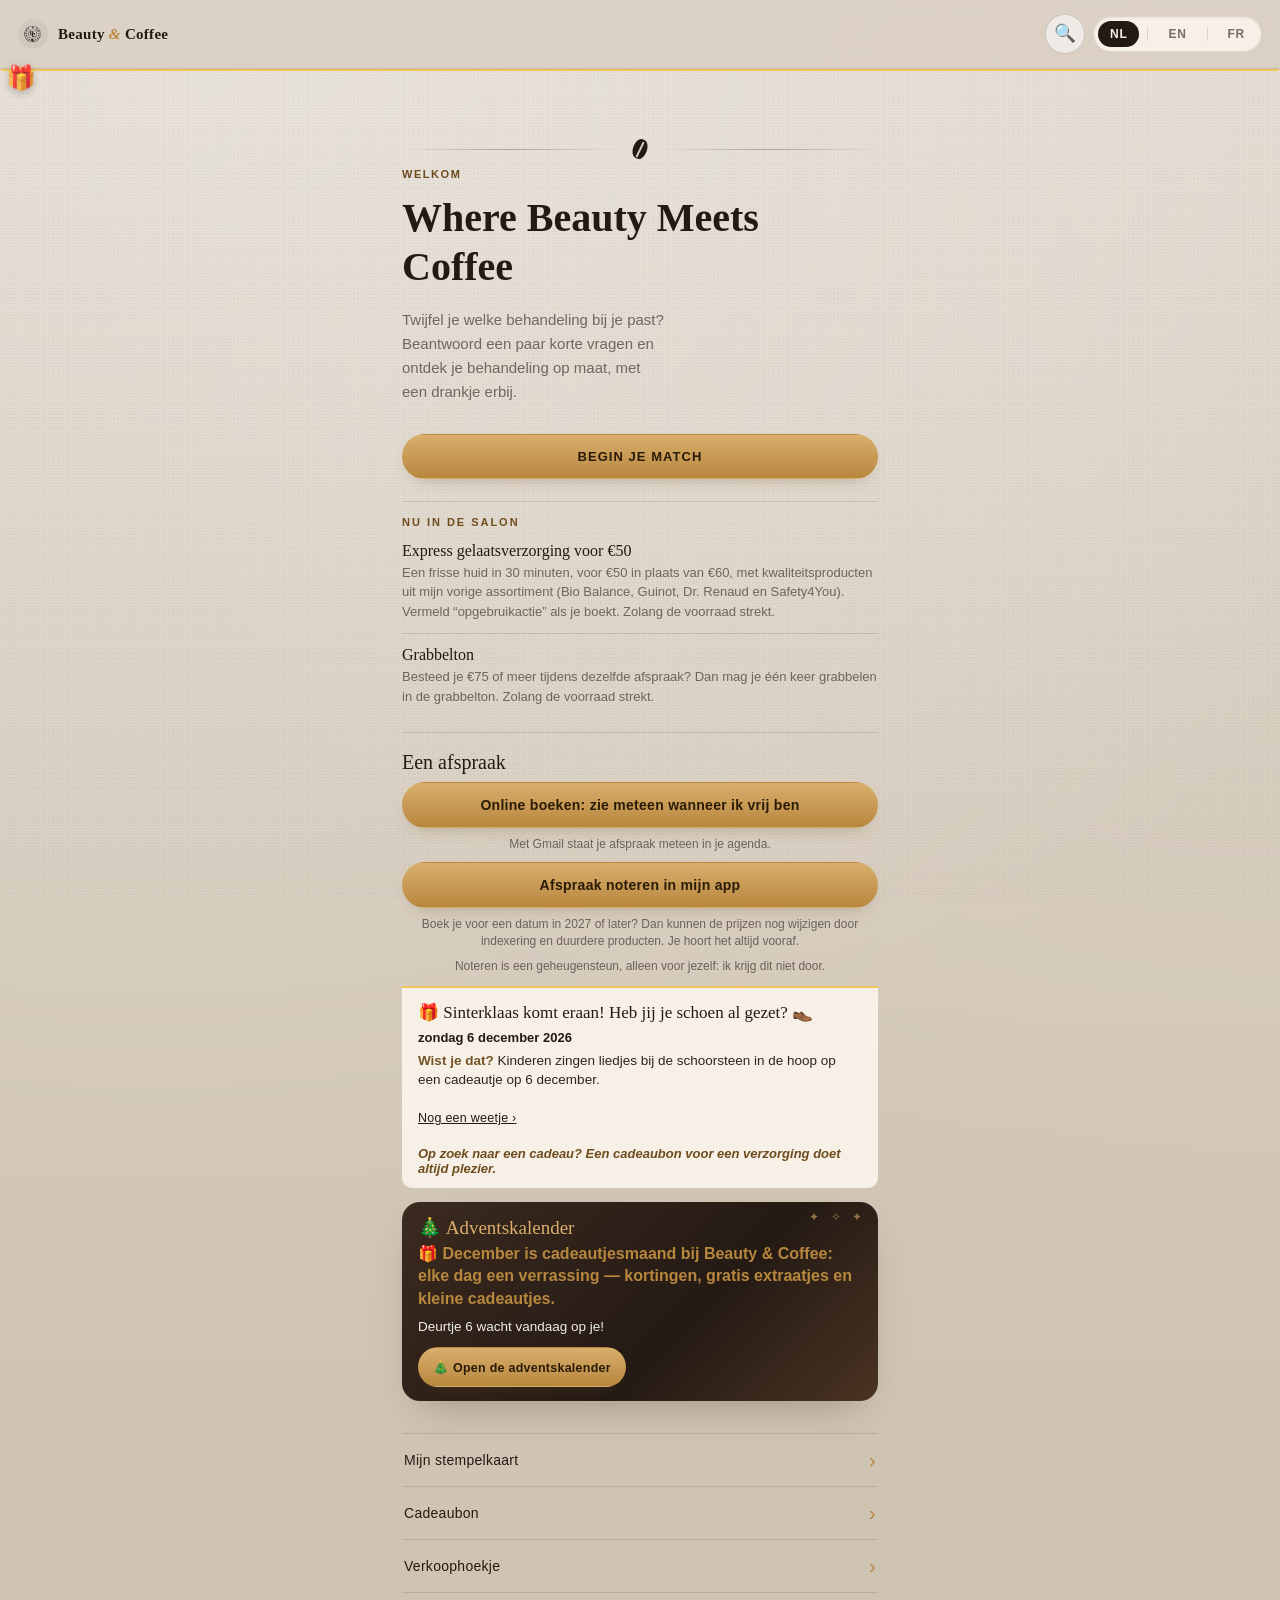
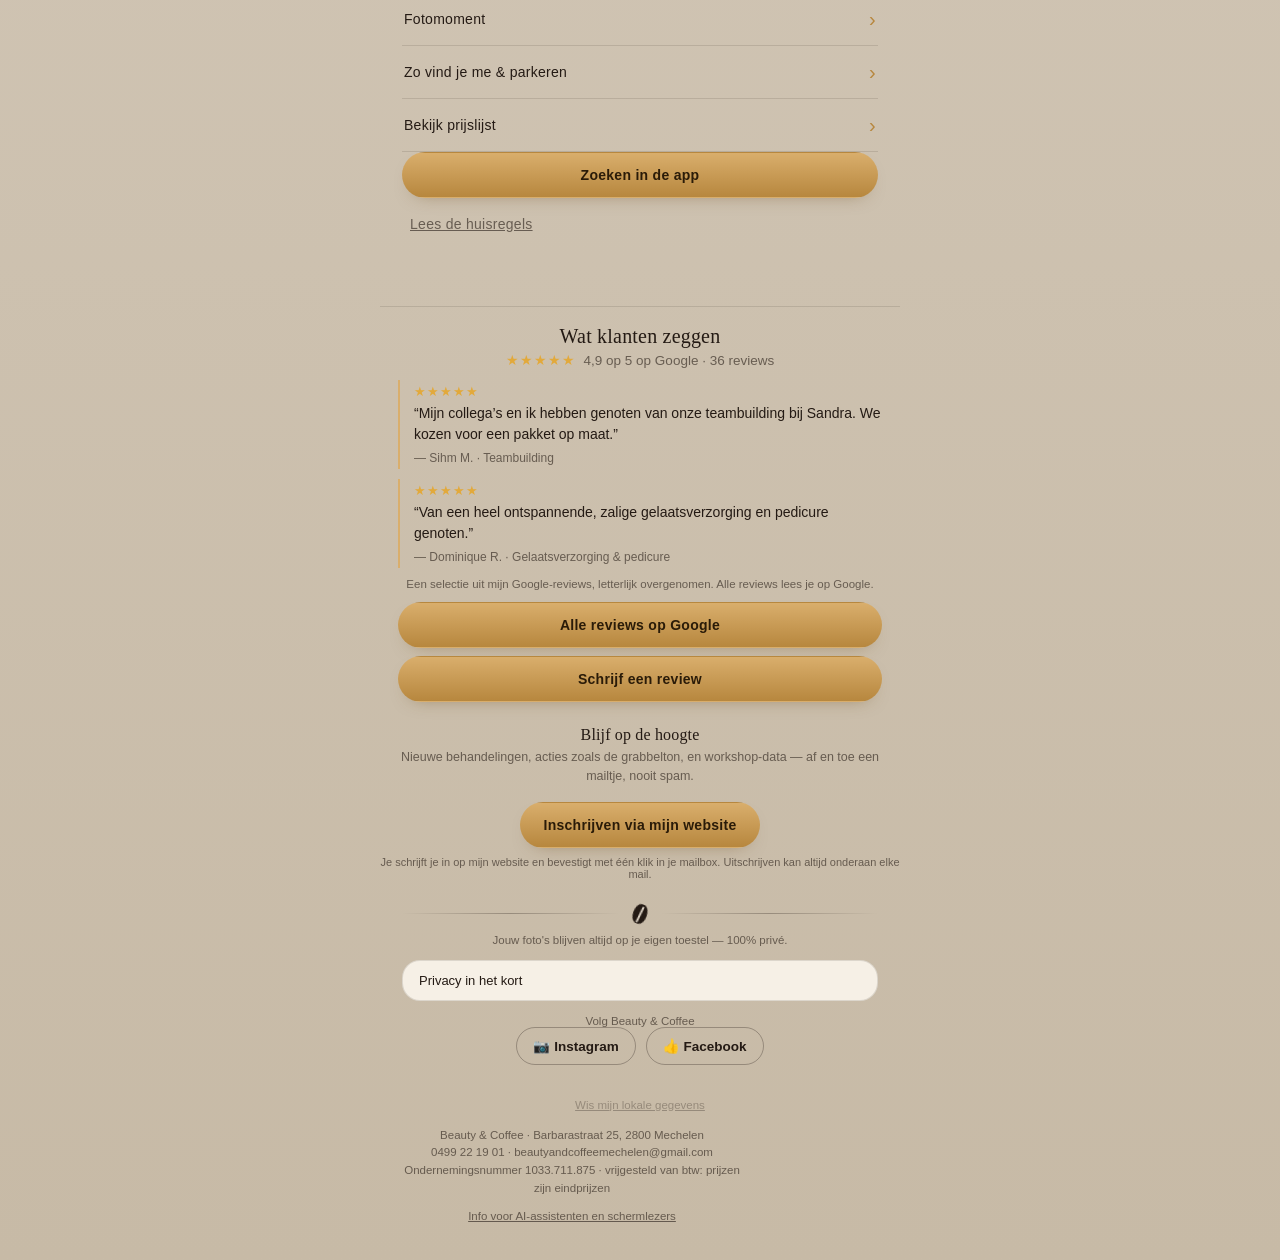
==== commit 3e554fef: "Add files via upload" ====
--- a/index.html
+++ b/index.html
@@ -53,6 +53,7 @@
     <img src="assets/icon-192.png" alt="Beauty & Coffee logo" class="brand-mark__logo">
     <span class="brand-mark__text">Beauty <span class="amp">&amp;</span> Coffee</span>
   </div>
+  <button type="button" class="topbar-search" data-action="open-search" aria-label="Zoeken / Search / Rechercher">🔍</button>
   <div class="lang-toggle" role="group" aria-label="Language / Taal / Langue">
     <button type="button" class="lang-btn is-active" data-lang="nl" aria-pressed="true">NL</button>
     <span class="lang-toggle__divider" aria-hidden="true"></span>
@@ -251,7 +252,7 @@
   <section class="step" data-step="category">
     <div class="step__head">
       <span class="step__eyebrow" data-i18n="step2_eyebrow">Stap 4 · Drankcategorie</span>
-      <h2 class="step__title" data-i18n="step2_title">Kies je richting</h2>
+      <h2 class="step__title" data-i18n="step2_title">Kies je drank</h2>
     </div>
     <div class="options options--row" id="categoryOptions"></div>
     <div class="step__nav">
@@ -424,7 +425,7 @@
 
     <div class="practical-info">
       <p class="practical-info__title" data-i18n="practical_info_title">📍 Praktisch om te weten</p>
-      <p data-i18n="practical_info_hours">Momenteel enkel bereikbaar in het weekend, ook 's avonds — geen afspraken op weekdagen en (tijdelijk) geen huisbezoeken, wegens avondopleiding.</p>
+      <p data-i18n="practical_info_hours">Momenteel enkel bereikbaar in het weekend, en af en toe op een avond of feestdag — geen afspraken op weekdagen en (tijdelijk) geen huisbezoeken, wegens avondopleiding.</p>
       <p data-i18n="practical_info_parking"></p>
       <a class="route-map" href="https://www.google.com/maps/dir/?api=1&amp;destination=Beauty%20%26%20Coffee%2C%20Barbarastraat" target="_blank" rel="noopener noreferrer" data-action-track="route">
         <img src="assets/route-map.svg" alt="" width="789" height="658" loading="lazy">
--- a/style.css
+++ b/style.css
@@ -1596,3 +1596,14 @@
 .gs-hit__i{font-size:1.4rem}
 .gs-hit__t small{display:block;opacity:.7}
 .gs-hit__t em{font-size:.75rem;opacity:.75}
+
+/* ---- v215: klikbare gezondheidsmeters ---- */
+button.gauge--btn{background:transparent;border:1px solid transparent;border-radius:12px;color:inherit;font:inherit;cursor:pointer;padding:.2rem}
+button.gauge--btn.is-open{border-color:var(--gold,#b8975a)}
+.gauge-detail{margin-top:.6rem}
+
+/* ---- v220: zoekknop in de bovenbalk ---- */
+.topbar-search{flex:0 0 auto;min-width:40px;height:40px;border-radius:50%;border:1px solid rgba(0,0,0,.15);background:rgba(255,255,255,.55);font-size:1.1rem;line-height:1;cursor:pointer;margin-left:auto;margin-right:.5rem}
+.topbar-search:active{transform:scale(.95)}
+.shop-order{margin:.6rem 0}
+.shop-order summary{cursor:pointer;font-weight:600}
